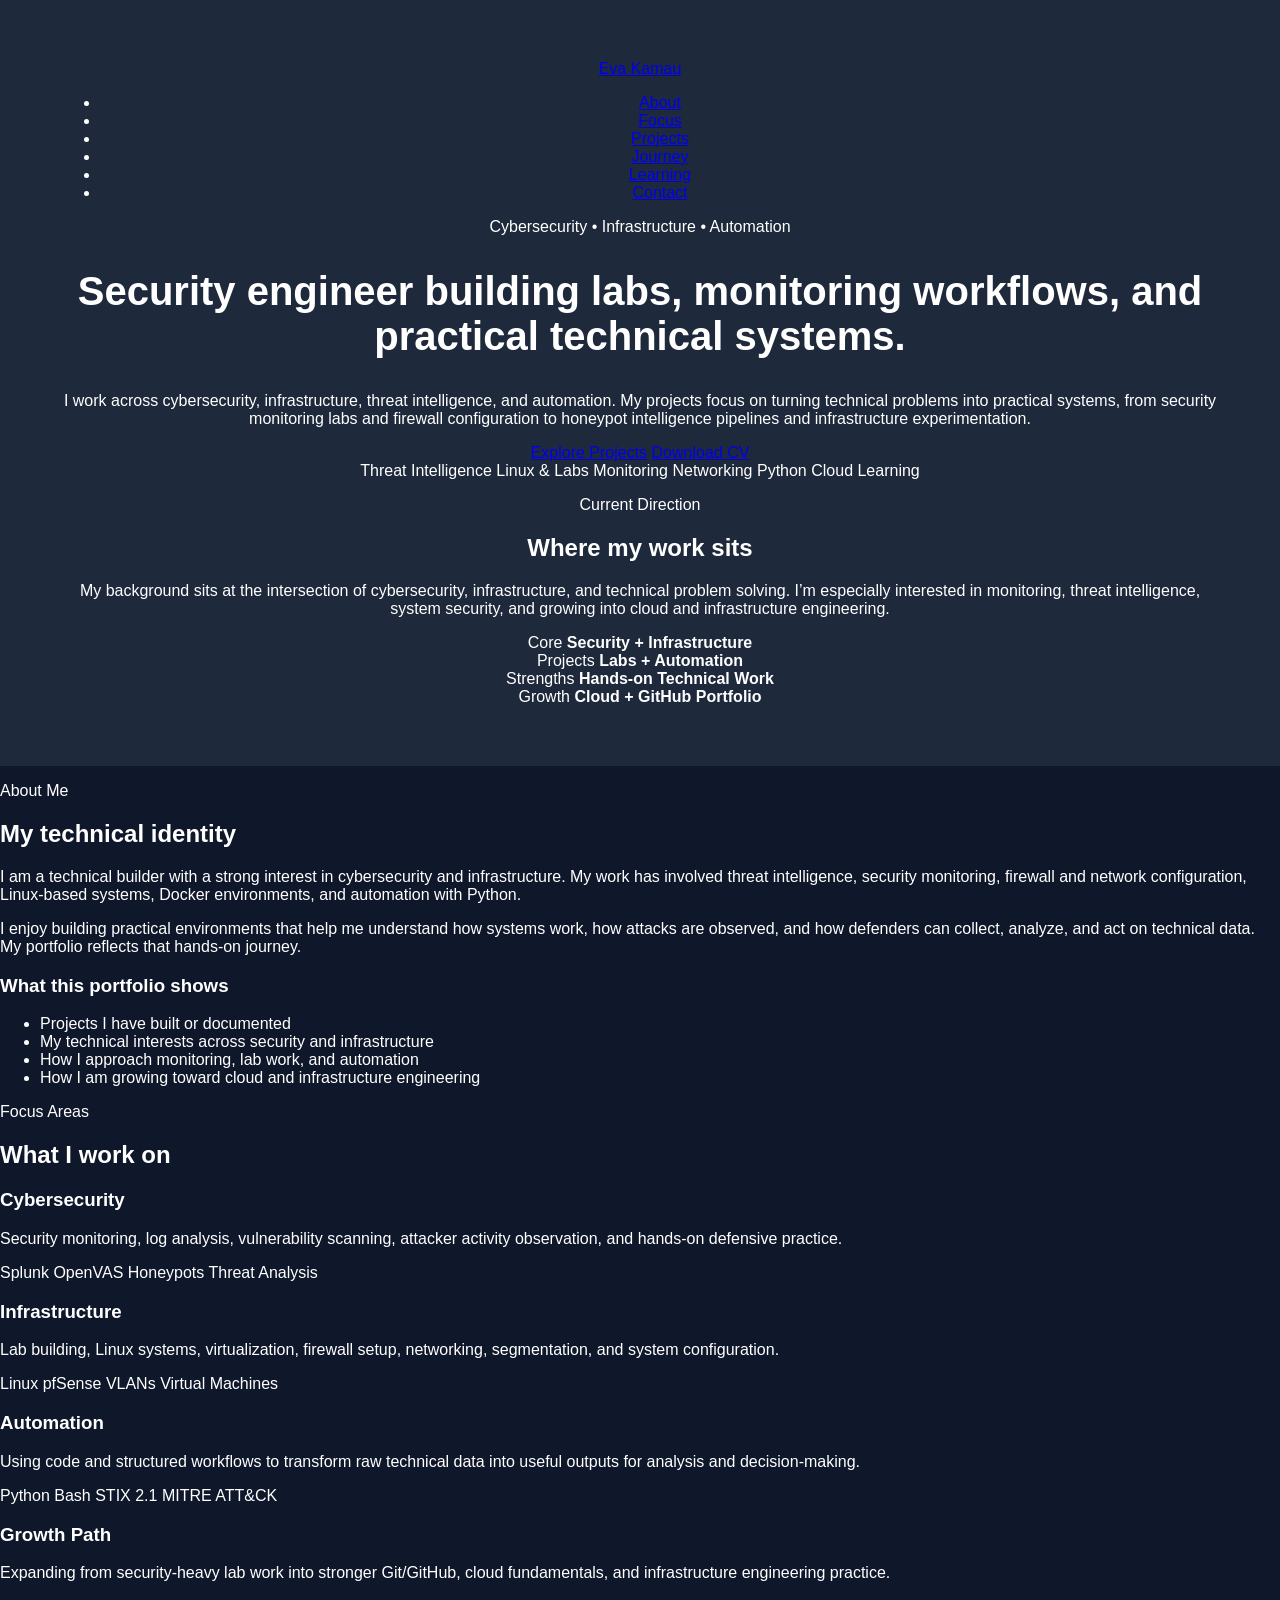
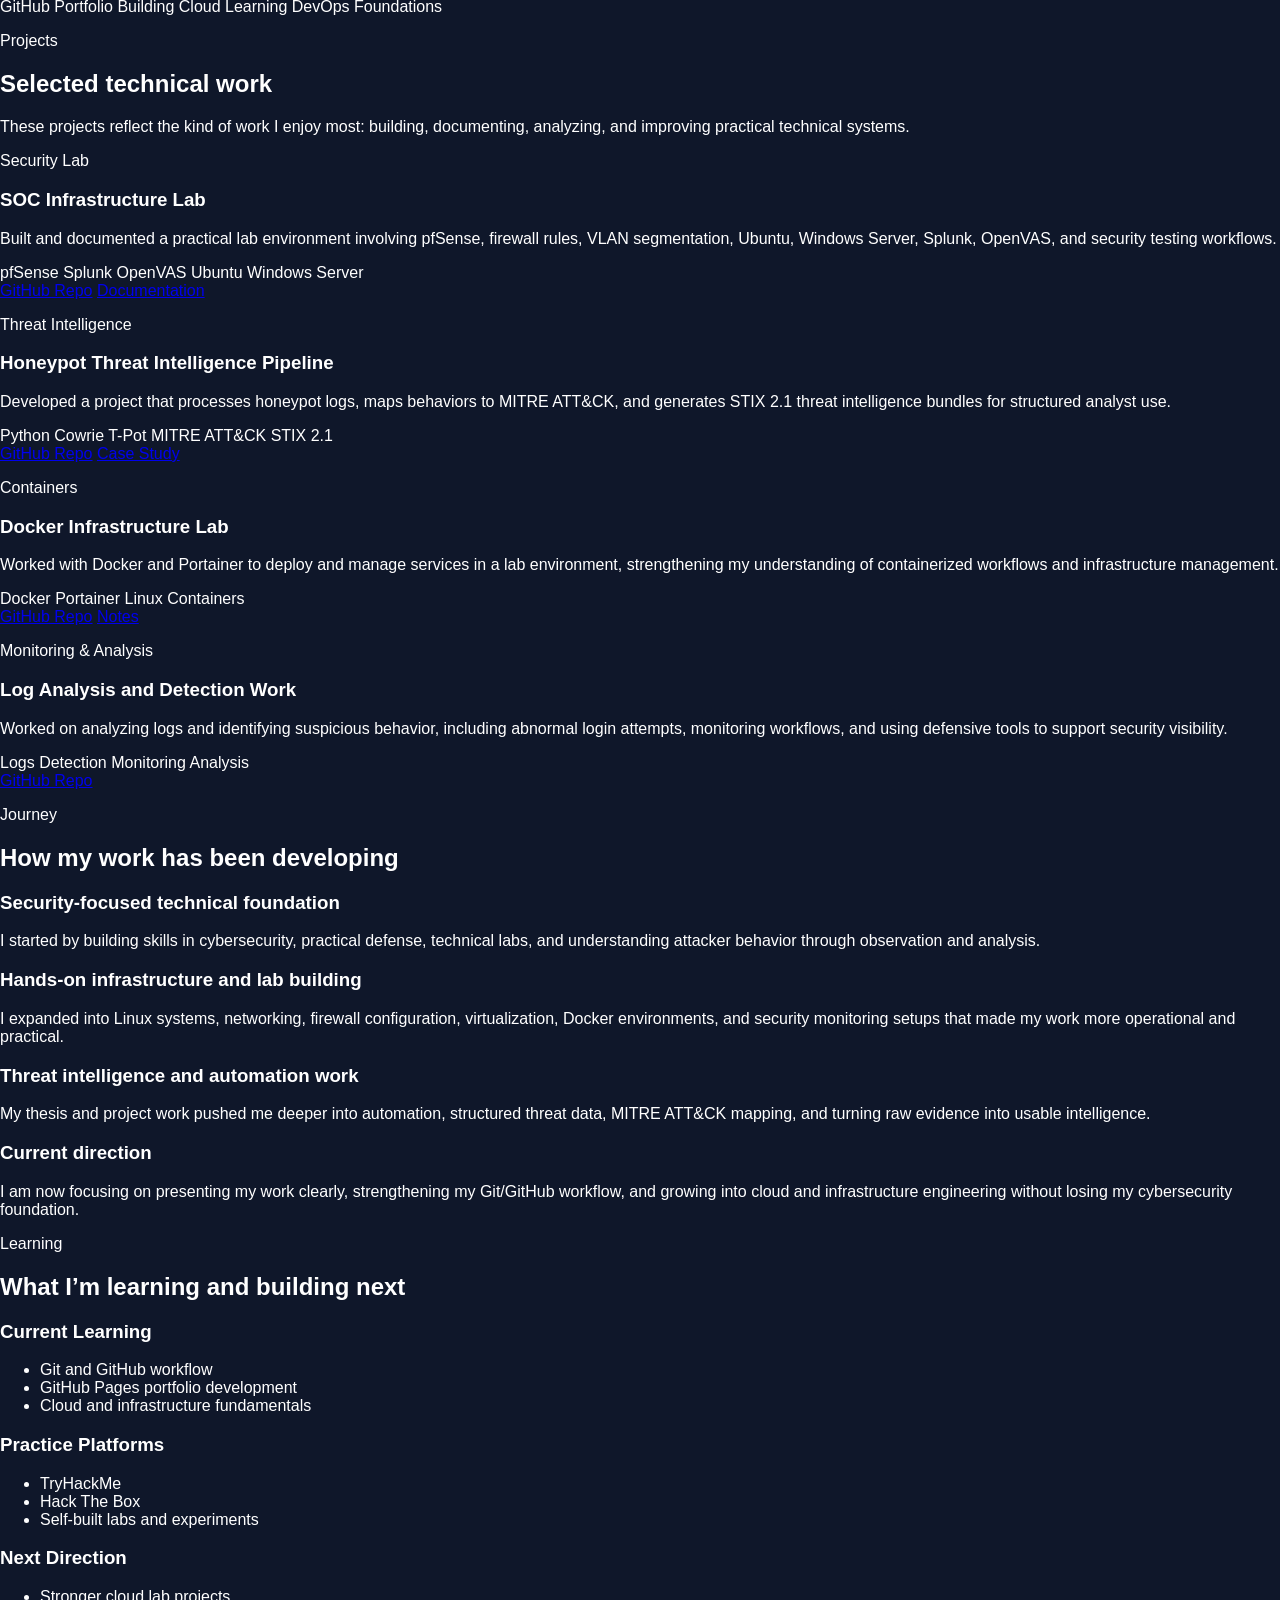
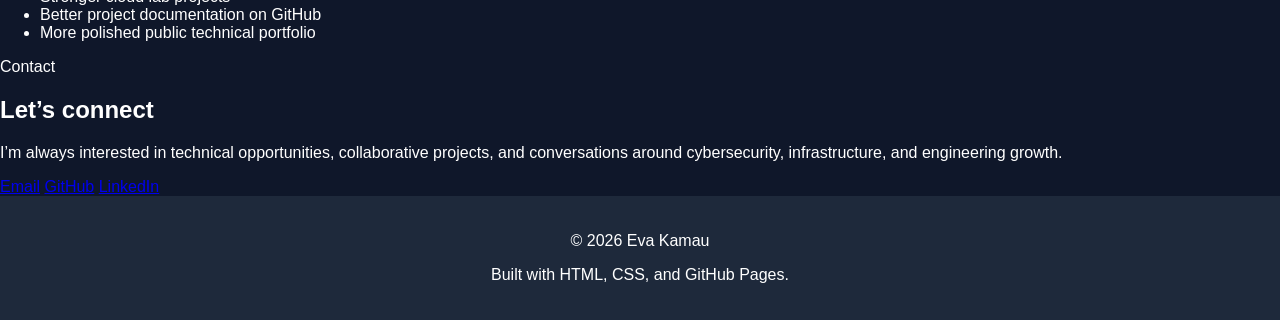
==== index.html @ c637613e "Update index.html" ====
<!DOCTYPE html>
<html lang="en">
<head>
  <meta charset="UTF-8" />
  <meta name="viewport" content="width=device-width, initial-scale=1.0" />
  <title>Eva Kamau | Cybersecurity & Infrastructure Portfolio</title>
  <meta
    name="description"
    content="Portfolio of Eva Kamau, showcasing work in cybersecurity, infrastructure, threat intelligence, monitoring, automation, and technical lab projects."
  />
  <link rel="preconnect" href="https://fonts.googleapis.com" />
  <link rel="preconnect" href="https://fonts.gstatic.com" crossorigin />
  <link
    href="https://fonts.googleapis.com/css2?family=Inter:wght@400;500;600;700;800&display=swap"
    rel="stylesheet"
  />
  <link rel="stylesheet" href="style.css" />
</head>
<body>
  <header class="site-header" id="home">
    <div class="container">
      <nav class="navbar">
        <a href="#home" class="logo">Eva Kamau</a>

        <ul class="nav-links">
          <li><a href="#about">About</a></li>
          <li><a href="#focus">Focus</a></li>
          <li><a href="#projects">Projects</a></li>
          <li><a href="#journey">Journey</a></li>
          <li><a href="#learning">Learning</a></li>
          <li><a href="#contact">Contact</a></li>
        </ul>
      </nav>

      <section class="hero">
        <div class="hero-copy">
          <p class="eyebrow">Cybersecurity • Infrastructure • Automation</p>
          <h1>Security engineer building labs, monitoring workflows, and practical technical systems.</h1>
          <p class="hero-text">
            I work across cybersecurity, infrastructure, threat intelligence, and
            automation. My projects focus on turning technical problems into
            practical systems, from security monitoring labs and firewall
            configuration to honeypot intelligence pipelines and infrastructure experimentation.
          </p>

          <div class="hero-actions">
            <a href="#projects" class="btn btn-primary">Explore Projects</a>
            <a href="Eva_Kamau_CV.pdf" class="btn btn-secondary">Download CV</a>
          </div>

          <div class="hero-tags">
            <span>Threat Intelligence</span>
            <span>Linux & Labs</span>
            <span>Monitoring</span>
            <span>Networking</span>
            <span>Python</span>
            <span>Cloud Learning</span>
          </div>
        </div>

        <aside class="hero-panel">
          <p class="panel-label">Current Direction</p>
          <h2>Where my work sits</h2>
          <p>
            My background sits at the intersection of cybersecurity,
            infrastructure, and technical problem solving. I’m especially
            interested in monitoring, threat intelligence, system security,
            and growing into cloud and infrastructure engineering.
          </p>

          <div class="panel-grid">
            <div class="panel-box">
              <span class="panel-title">Core</span>
              <strong>Security + Infrastructure</strong>
            </div>
            <div class="panel-box">
              <span class="panel-title">Projects</span>
              <strong>Labs + Automation</strong>
            </div>
            <div class="panel-box">
              <span class="panel-title">Strengths</span>
              <strong>Hands-on Technical Work</strong>
            </div>
            <div class="panel-box">
              <span class="panel-title">Growth</span>
              <strong>Cloud + GitHub Portfolio</strong>
            </div>
          </div>
        </aside>
      </section>
    </div>
  </header>

  <main>
    <section class="section" id="about">
      <div class="container">
        <div class="section-heading">
          <p class="section-label">About Me</p>
          <h2>My technical identity</h2>
        </div>

        <div class="two-column">
          <div class="card">
            <p>
              I am a technical builder with a strong interest in cybersecurity and
              infrastructure. My work has involved threat intelligence,
              security monitoring, firewall and network configuration,
              Linux-based systems, Docker environments, and automation with Python.
            </p>
            <p>
              I enjoy building practical environments that help me understand how
              systems work, how attacks are observed, and how defenders can
              collect, analyze, and act on technical data. My portfolio reflects
              that hands-on journey.
            </p>
          </div>

          <div class="card">
            <h3>What this portfolio shows</h3>
            <ul class="list">
              <li>Projects I have built or documented</li>
              <li>My technical interests across security and infrastructure</li>
              <li>How I approach monitoring, lab work, and automation</li>
              <li>How I am growing toward cloud and infrastructure engineering</li>
            </ul>
          </div>
        </div>
      </div>
    </section>

    <section class="section alt" id="focus">
      <div class="container">
        <div class="section-heading">
          <p class="section-label">Focus Areas</p>
          <h2>What I work on</h2>
        </div>

        <div class="focus-grid">
          <article class="card focus-card">
            <h3>Cybersecurity</h3>
            <p>
              Security monitoring, log analysis, vulnerability scanning,
              attacker activity observation, and hands-on defensive practice.
            </p>
            <div class="pill-group">
              <span class="pill">Splunk</span>
              <span class="pill">OpenVAS</span>
              <span class="pill">Honeypots</span>
              <span class="pill">Threat Analysis</span>
            </div>
          </article>

          <article class="card focus-card">
            <h3>Infrastructure</h3>
            <p>
              Lab building, Linux systems, virtualization, firewall setup,
              networking, segmentation, and system configuration.
            </p>
            <div class="pill-group">
              <span class="pill">Linux</span>
              <span class="pill">pfSense</span>
              <span class="pill">VLANs</span>
              <span class="pill">Virtual Machines</span>
            </div>
          </article>

          <article class="card focus-card">
            <h3>Automation</h3>
            <p>
              Using code and structured workflows to transform raw technical
              data into useful outputs for analysis and decision-making.
            </p>
            <div class="pill-group">
              <span class="pill">Python</span>
              <span class="pill">Bash</span>
              <span class="pill">STIX 2.1</span>
              <span class="pill">MITRE ATT&CK</span>
            </div>
          </article>

          <article class="card focus-card">
            <h3>Growth Path</h3>
            <p>
              Expanding from security-heavy lab work into stronger Git/GitHub,
              cloud fundamentals, and infrastructure engineering practice.
            </p>
            <div class="pill-group">
              <span class="pill">GitHub</span>
              <span class="pill">Portfolio Building</span>
              <span class="pill">Cloud Learning</span>
              <span class="pill">DevOps Foundations</span>
            </div>
          </article>
        </div>
      </div>
    </section>

    <section class="section" id="projects">
      <div class="container">
        <div class="section-heading">
          <p class="section-label">Projects</p>
          <h2>Selected technical work</h2>
          <p class="section-text">
            These projects reflect the kind of work I enjoy most: building,
            documenting, analyzing, and improving practical technical systems.
          </p>
        </div>

        <div class="project-grid">
          <article class="card project-card">
            <p class="project-category">Security Lab</p>
            <h3>SOC Infrastructure Lab</h3>
            <p>
              Built and documented a practical lab environment involving pfSense,
              firewall rules, VLAN segmentation, Ubuntu, Windows Server, Splunk,
              OpenVAS, and security testing workflows.
            </p>
            <div class="pill-group">
              <span class="pill">pfSense</span>
              <span class="pill">Splunk</span>
              <span class="pill">OpenVAS</span>
              <span class="pill">Ubuntu</span>
              <span class="pill">Windows Server</span>
            </div>
            <div class="project-links">
              <a href="#" class="inline-link">GitHub Repo</a>
              <a href="#" class="inline-link">Documentation</a>
            </div>
          </article>

          <article class="card project-card">
            <p class="project-category">Threat Intelligence</p>
            <h3>Honeypot Threat Intelligence Pipeline</h3>
            <p>
              Developed a project that processes honeypot logs, maps behaviors to
              MITRE ATT&amp;CK, and generates STIX 2.1 threat intelligence bundles
              for structured analyst use.
            </p>
            <div class="pill-group">
              <span class="pill">Python</span>
              <span class="pill">Cowrie</span>
              <span class="pill">T-Pot</span>
              <span class="pill">MITRE ATT&CK</span>
              <span class="pill">STIX 2.1</span>
            </div>
            <div class="project-links">
              <a href="#" class="inline-link">GitHub Repo</a>
              <a href="#" class="inline-link">Case Study</a>
            </div>
          </article>

          <article class="card project-card">
            <p class="project-category">Containers</p>
            <h3>Docker Infrastructure Lab</h3>
            <p>
              Worked with Docker and Portainer to deploy and manage services in a
              lab environment, strengthening my understanding of containerized
              workflows and infrastructure management.
            </p>
            <div class="pill-group">
              <span class="pill">Docker</span>
              <span class="pill">Portainer</span>
              <span class="pill">Linux</span>
              <span class="pill">Containers</span>
            </div>
            <div class="project-links">
              <a href="#" class="inline-link">GitHub Repo</a>
              <a href="#" class="inline-link">Notes</a>
            </div>
          </article>

          <article class="card project-card">
            <p class="project-category">Monitoring & Analysis</p>
            <h3>Log Analysis and Detection Work</h3>
            <p>
              Worked on analyzing logs and identifying suspicious behavior,
              including abnormal login attempts, monitoring workflows, and using
              defensive tools to support security visibility.
            </p>
            <div class="pill-group">
              <span class="pill">Logs</span>
              <span class="pill">Detection</span>
              <span class="pill">Monitoring</span>
              <span class="pill">Analysis</span>
            </div>
            <div class="project-links">
              <a href="#" class="inline-link">GitHub Repo</a>
            </div>
          </article>
        </div>
      </div>
    </section>

    <section class="section alt" id="journey">
      <div class="container">
        <div class="section-heading">
          <p class="section-label">Journey</p>
          <h2>How my work has been developing</h2>
        </div>

        <div class="timeline">
          <div class="timeline-item">
            <div class="timeline-marker"></div>
            <div class="card timeline-card">
              <h3>Security-focused technical foundation</h3>
              <p>
                I started by building skills in cybersecurity, practical defense,
                technical labs, and understanding attacker behavior through
                observation and analysis.
              </p>
            </div>
          </div>

          <div class="timeline-item">
            <div class="timeline-marker"></div>
            <div class="card timeline-card">
              <h3>Hands-on infrastructure and lab building</h3>
              <p>
                I expanded into Linux systems, networking, firewall
                configuration, virtualization, Docker environments, and security
                monitoring setups that made my work more operational and practical.
              </p>
            </div>
          </div>

          <div class="timeline-item">
            <div class="timeline-marker"></div>
            <div class="card timeline-card">
              <h3>Threat intelligence and automation work</h3>
              <p>
                My thesis and project work pushed me deeper into automation,
                structured threat data, MITRE ATT&amp;CK mapping, and turning raw
                evidence into usable intelligence.
              </p>
            </div>
          </div>

          <div class="timeline-item">
            <div class="timeline-marker"></div>
            <div class="card timeline-card">
              <h3>Current direction</h3>
              <p>
                I am now focusing on presenting my work clearly, strengthening my
                Git/GitHub workflow, and growing into cloud and infrastructure
                engineering without losing my cybersecurity foundation.
              </p>
            </div>
          </div>
        </div>
      </div>
    </section>

    <section class="section" id="learning">
      <div class="container">
        <div class="section-heading">
          <p class="section-label">Learning</p>
          <h2>What I’m learning and building next</h2>
        </div>

        <div class="three-column">
          <div class="card">
            <h3>Current Learning</h3>
            <ul class="list">
              <li>Git and GitHub workflow</li>
              <li>GitHub Pages portfolio development</li>
              <li>Cloud and infrastructure fundamentals</li>
            </ul>
          </div>

          <div class="card">
            <h3>Practice Platforms</h3>
            <ul class="list">
              <li>TryHackMe</li>
              <li>Hack The Box</li>
              <li>Self-built labs and experiments</li>
            </ul>
          </div>

          <div class="card">
            <h3>Next Direction</h3>
            <ul class="list">
              <li>Stronger cloud lab projects</li>
              <li>Better project documentation on GitHub</li>
              <li>More polished public technical portfolio</li>
            </ul>
          </div>
        </div>
      </div>
    </section>

    <section class="section contact-section" id="contact">
      <div class="container">
        <div class="card contact-card">
          <div>
            <p class="section-label">Contact</p>
            <h2>Let’s connect</h2>
            <p class="section-text">
              I’m always interested in technical opportunities, collaborative
              projects, and conversations around cybersecurity, infrastructure,
              and engineering growth.
            </p>
          </div>

          <div class="contact-links">
            <a href="mailto:your-email@example.com" class="contact-button">Email</a>
            <a href="https://github.com/yourusername" target="_blank" rel="noopener noreferrer" class="contact-button">GitHub</a>
            <a href="https://www.linkedin.com/in/your-linkedin/" target="_blank" rel="noopener noreferrer" class="contact-button">LinkedIn</a>
          </div>
        </div>
      </div>
    </section>
  </main>

  <footer class="site-footer">
    <div class="container footer-inner">
      <p>© 2026 Eva Kamau</p>
      <p>Built with HTML, CSS, and GitHub Pages.</p>
    </div>
  </footer>
</body>
</html>
---- style.css ----
body {
font-family: Arial;
background:#0f172a;
color:white;
margin:0;
}

header {
text-align:center;
padding:60px;
background:#1e293b;
}

h1{
font-size:40px;
}

.about{
padding:40px;
max-width:900px;
margin:auto;
}

.projects{
padding:40px;
}

.project{
background:#1e293b;
padding:20px;
margin:20px;
border-radius:8px;
}

footer{
text-align:center;
padding:20px;
background:#1e293b;
}
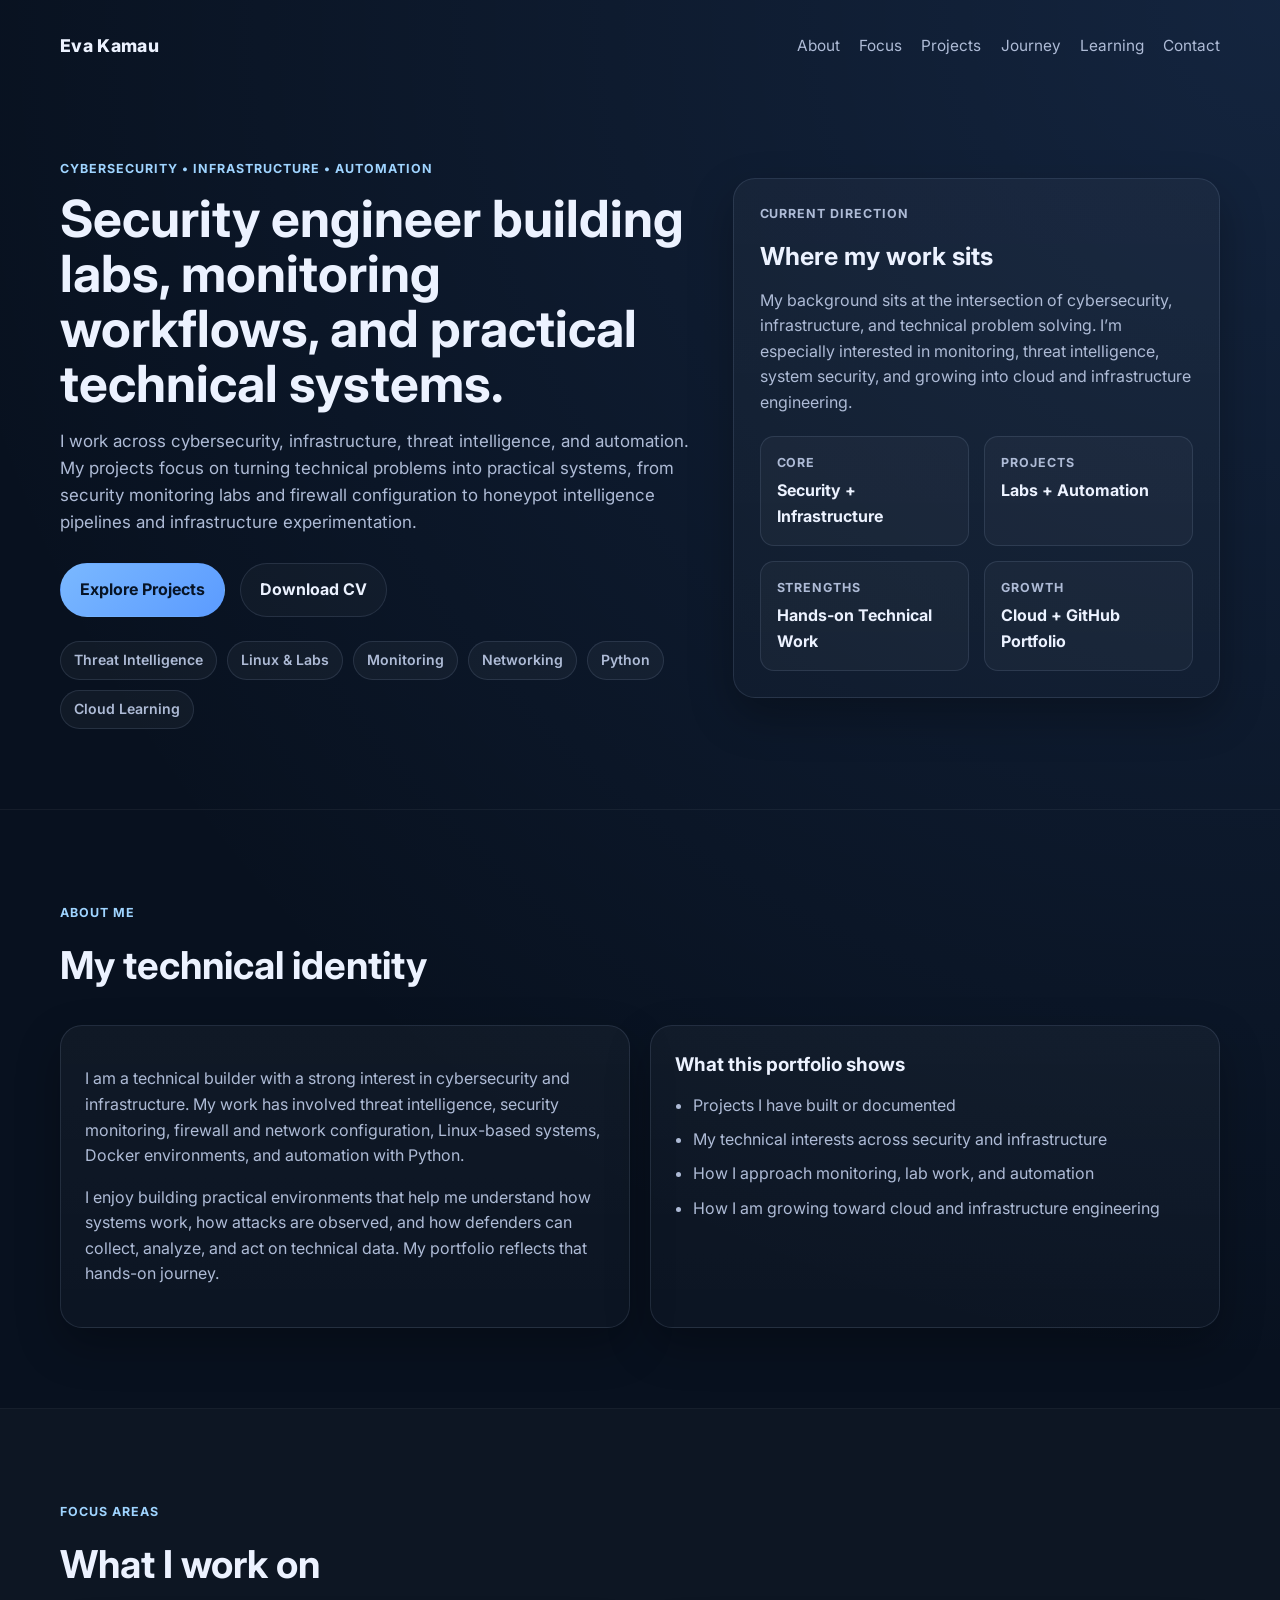
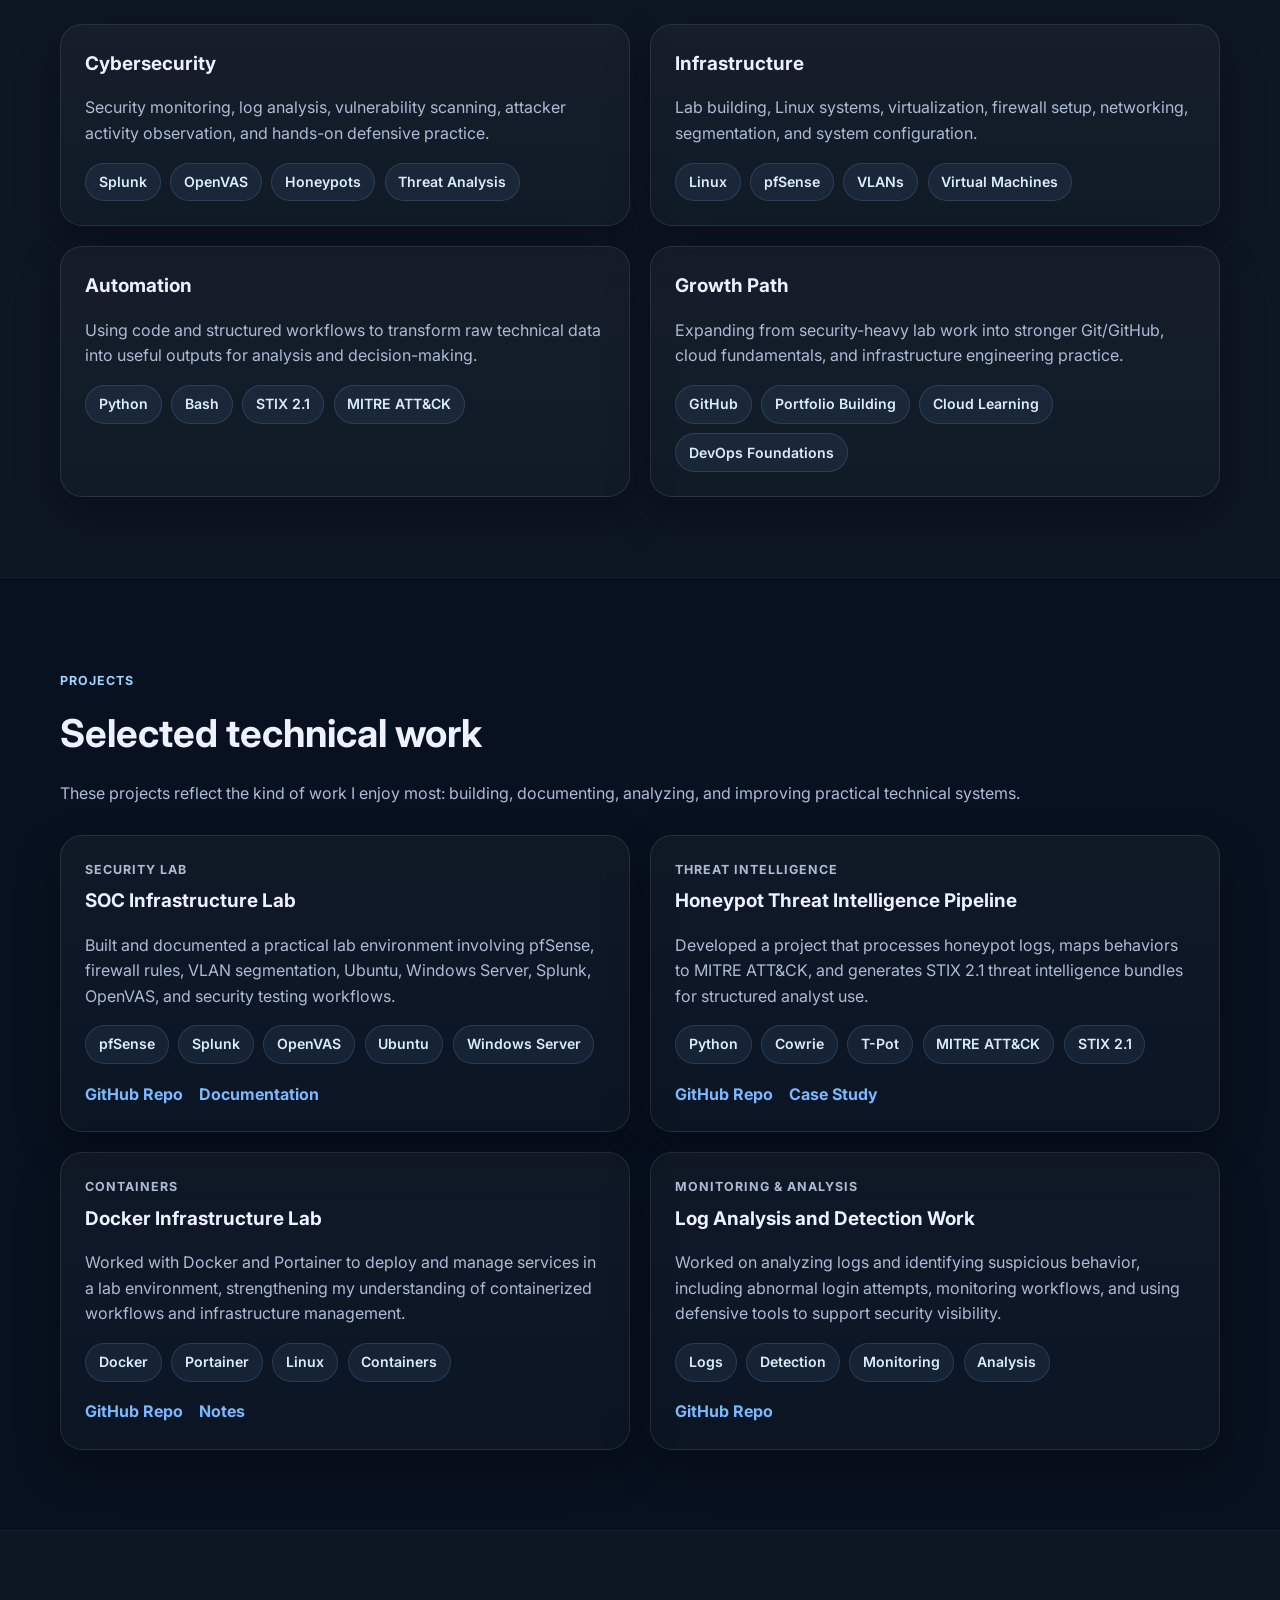
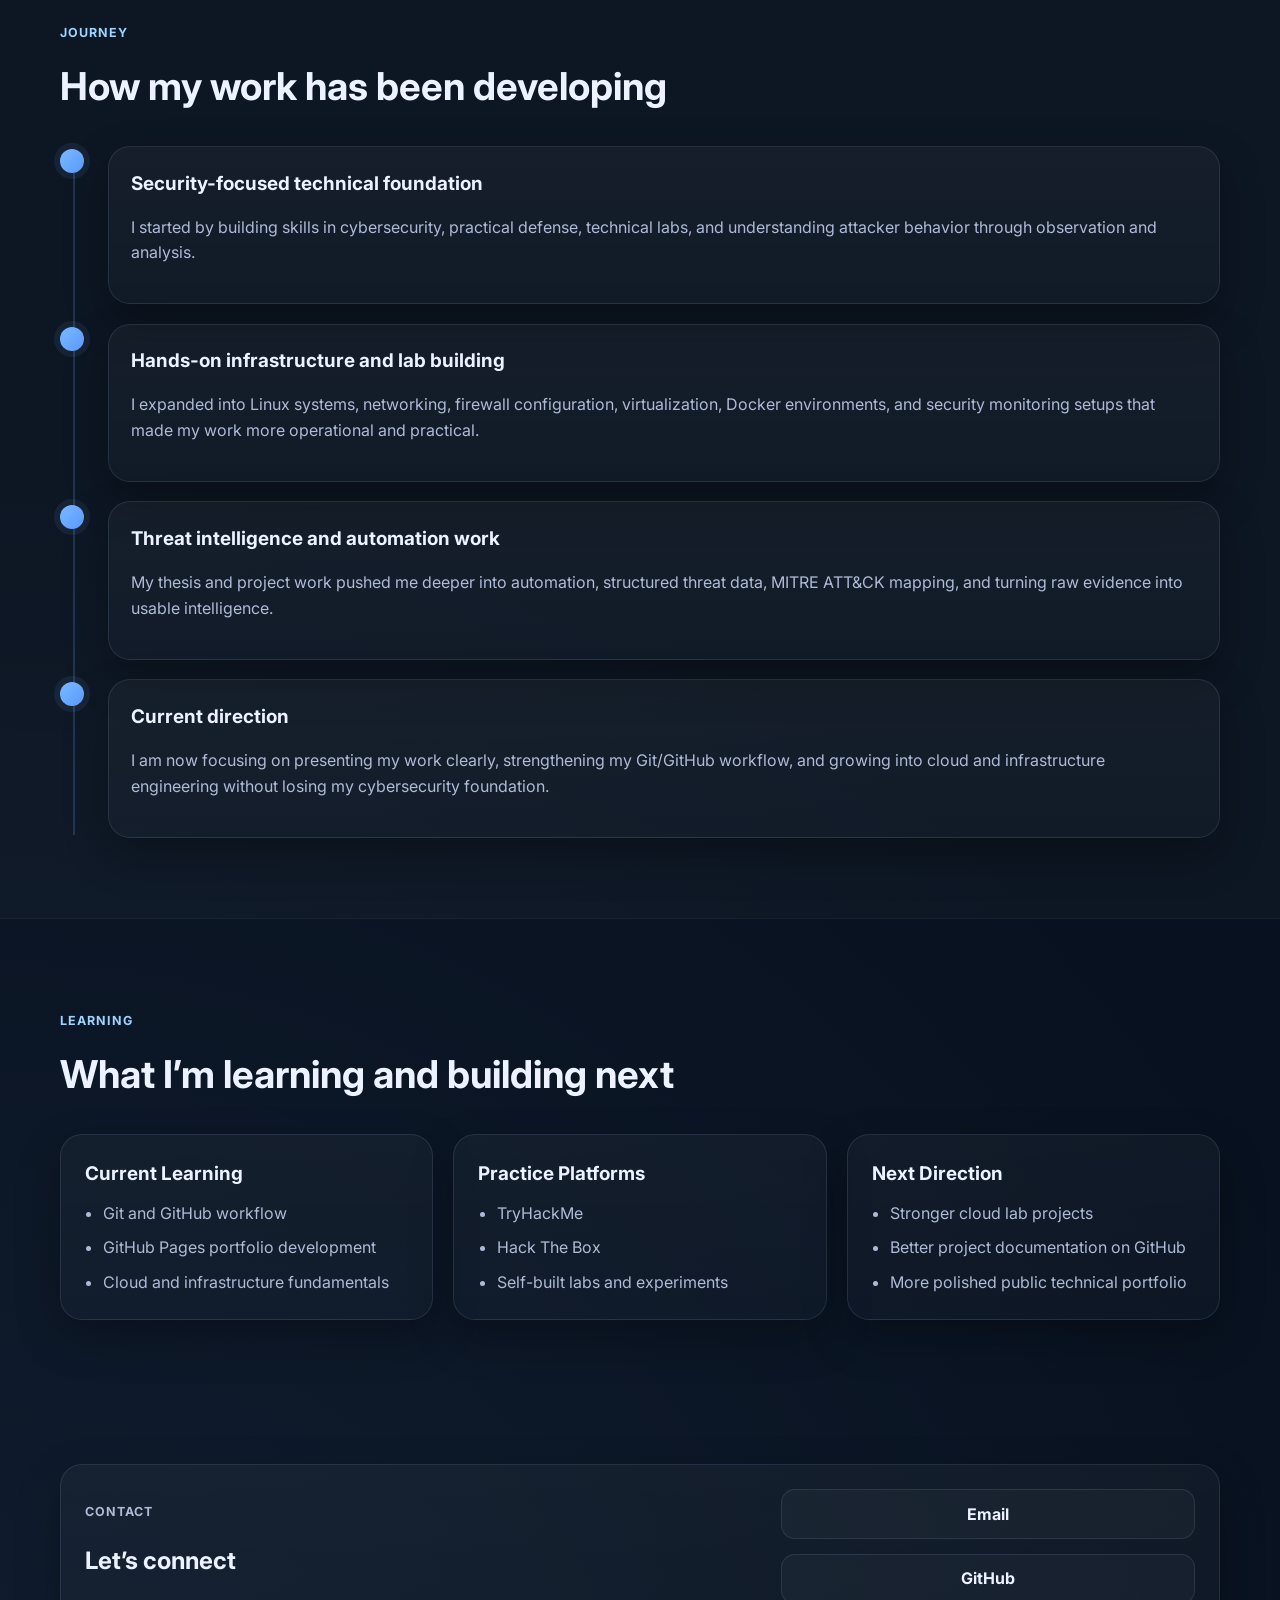
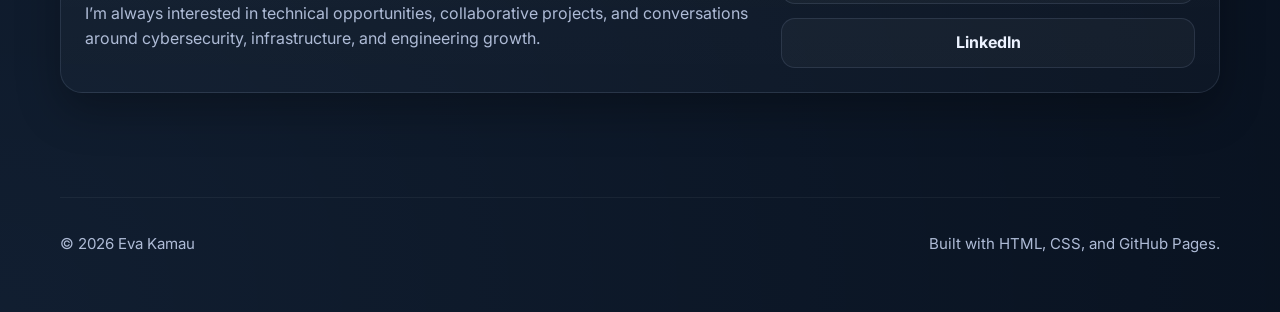
==== commit 128ba751: "Fix HTML formatting and ensure proper closing tag" ====
--- a/index.html
+++ b/index.html
@@ -233,7 +233,7 @@
             <h3>Honeypot Threat Intelligence Pipeline</h3>
             <p>
               Developed a project that processes honeypot logs, maps behaviors to
-              MITRE ATT&amp;CK, and generates STIX 2.1 threat intelligence bundles
+              MITRE ATT&CK, and generates STIX 2.1 threat intelligence bundles
               for structured analyst use.
             </p>
             <div class="pill-group">
@@ -329,7 +329,7 @@
               <h3>Threat intelligence and automation work</h3>
               <p>
                 My thesis and project work pushed me deeper into automation,
-                structured threat data, MITRE ATT&amp;CK mapping, and turning raw
+                structured threat data, MITRE ATT&CK mapping, and turning raw
                 evidence into usable intelligence.
               </p>
             </div>
--- a/style.css
+++ b/style.css
@@ -1,39 +1,464 @@
+:root {
+  --bg: #08111f;
+  --bg-alt: #0d1930;
+  --panel: #101d36;
+  --panel-soft: #122342;
+  --border: rgba(160, 184, 220, 0.14);
+  --text: #ecf2ff;
+  --muted: #aebbd6;
+  --primary: #7ab8ff;
+  --primary-strong: #5b9bff;
+  --accent: #9fd4ff;
+  --shadow: 0 18px 44px rgba(0, 0, 0, 0.28);
+  --radius: 22px;
+  --radius-sm: 14px;
+  --max-width: 1160px;
+}
+
+* {
+  box-sizing: border-box;
+}
+
+html {
+  scroll-behavior: smooth;
+}
+
 body {
-font-family: Arial;
-background:#0f172a;
-color:white;
-margin:0;
-}
-
-header {
-text-align:center;
-padding:60px;
-background:#1e293b;
-}
-
-h1{
-font-size:40px;
-}
-
-.about{
-padding:40px;
-max-width:900px;
-margin:auto;
-}
-
-.projects{
-padding:40px;
-}
-
-.project{
-background:#1e293b;
-padding:20px;
-margin:20px;
-border-radius:8px;
-}
-
-footer{
-text-align:center;
-padding:20px;
-background:#1e293b;
-}
+  margin: 0;
+  font-family: "Inter", sans-serif;
+  color: var(--text);
+  line-height: 1.6;
+  background:
+    radial-gradient(circle at top right, rgba(91, 155, 255, 0.14), transparent 26%),
+    radial-gradient(circle at bottom left, rgba(122, 184, 255, 0.08), transparent 28%),
+    var(--bg);
+}
+
+a {
+  color: inherit;
+  text-decoration: none;
+}
+
+.container {
+  width: min(var(--max-width), calc(100% - 2rem));
+  margin: 0 auto;
+}
+
+.site-header {
+  padding: 1.2rem 0 4rem;
+  border-bottom: 1px solid rgba(255, 255, 255, 0.05);
+}
+
+.navbar {
+  display: flex;
+  justify-content: space-between;
+  align-items: center;
+  gap: 1rem;
+  padding: 0.8rem 0;
+}
+
+.logo {
+  font-size: 1.1rem;
+  font-weight: 800;
+  letter-spacing: 0.02em;
+}
+
+.nav-links {
+  list-style: none;
+  display: flex;
+  gap: 1.2rem;
+  margin: 0;
+  padding: 0;
+}
+
+.nav-links a {
+  color: var(--muted);
+  font-size: 0.96rem;
+  transition: color 0.2s ease;
+}
+
+.nav-links a:hover {
+  color: var(--text);
+}
+
+.hero {
+  display: grid;
+  grid-template-columns: 1.25fr 0.95fr;
+  gap: 2rem;
+  align-items: center;
+  padding: 4.6rem 0 1rem;
+}
+
+.eyebrow,
+.section-label,
+.project-category,
+.panel-label,
+.panel-title {
+  text-transform: uppercase;
+  letter-spacing: 0.08em;
+  font-size: 0.78rem;
+  font-weight: 700;
+}
+
+.eyebrow,
+.section-label,
+.project-category,
+.panel-label {
+  color: var(--accent);
+}
+
+.hero h1 {
+  margin: 0.5rem 0 1rem;
+  font-size: clamp(2.3rem, 4vw, 4.3rem);
+  line-height: 1.07;
+  max-width: 760px;
+}
+
+.hero-text,
+.section-text,
+.card p,
+.timeline-card p {
+  color: var(--muted);
+}
+
+.hero-text {
+  font-size: 1.06rem;
+  max-width: 720px;
+  margin-bottom: 1.7rem;
+}
+
+.hero-actions {
+  display: flex;
+  flex-wrap: wrap;
+  gap: 0.9rem;
+  margin-bottom: 1.5rem;
+}
+
+.btn {
+  display: inline-flex;
+  align-items: center;
+  justify-content: center;
+  min-height: 48px;
+  padding: 0.82rem 1.2rem;
+  border-radius: 999px;
+  font-weight: 700;
+  border: 1px solid transparent;
+  transition: transform 0.2s ease, border-color 0.2s ease, background 0.2s ease;
+}
+
+.btn:hover {
+  transform: translateY(-2px);
+}
+
+.btn-primary {
+  background: linear-gradient(135deg, var(--primary), var(--primary-strong));
+  color: #071426;
+}
+
+.btn-secondary {
+  border-color: var(--border);
+  background: rgba(255, 255, 255, 0.03);
+}
+
+.hero-tags {
+  display: flex;
+  flex-wrap: wrap;
+  gap: 0.65rem;
+}
+
+.hero-tags span,
+.pill {
+  display: inline-flex;
+  align-items: center;
+  min-height: 34px;
+  padding: 0.45rem 0.8rem;
+  border-radius: 999px;
+  font-size: 0.88rem;
+  font-weight: 600;
+}
+
+.hero-tags span {
+  background: rgba(255, 255, 255, 0.04);
+  color: var(--muted);
+  border: 1px solid var(--border);
+}
+
+.hero-panel,
+.card {
+  background: linear-gradient(180deg, rgba(255, 255, 255, 0.035), rgba(255, 255, 255, 0.02));
+  border: 1px solid var(--border);
+  border-radius: var(--radius);
+  box-shadow: var(--shadow);
+}
+
+.hero-panel {
+  padding: 1.6rem;
+}
+
+.hero-panel h2 {
+  margin: 0.4rem 0 0.7rem;
+  font-size: 1.55rem;
+}
+
+.hero-panel p {
+  color: var(--muted);
+  margin-top: 0;
+}
+
+.panel-grid {
+  display: grid;
+  grid-template-columns: repeat(2, minmax(0, 1fr));
+  gap: 0.9rem;
+  margin-top: 1.25rem;
+}
+
+.panel-box {
+  background: rgba(255, 255, 255, 0.03);
+  border: 1px solid var(--border);
+  border-radius: var(--radius-sm);
+  padding: 1rem;
+}
+
+.panel-title {
+  display: block;
+  color: var(--muted);
+  margin-bottom: 0.35rem;
+}
+
+.section {
+  padding: 5rem 0;
+}
+
+.alt {
+  background: rgba(255, 255, 255, 0.02);
+  border-top: 1px solid rgba(255, 255, 255, 0.04);
+  border-bottom: 1px solid rgba(255, 255, 255, 0.04);
+}
+
+.section-heading {
+  margin-bottom: 1.8rem;
+}
+
+.section-heading h2 {
+  font-size: clamp(1.8rem, 3vw, 2.6rem);
+  margin: 0.35rem 0 0.45rem;
+}
+
+.two-column,
+.focus-grid,
+.project-grid {
+  display: grid;
+  grid-template-columns: repeat(2, minmax(0, 1fr));
+  gap: 1.25rem;
+}
+
+.three-column {
+  display: grid;
+  grid-template-columns: repeat(3, minmax(0, 1fr));
+  gap: 1.25rem;
+}
+
+.card {
+  padding: 1.5rem;
+}
+
+.card h3,
+.timeline-card h3 {
+  margin-top: 0;
+  margin-bottom: 0.75rem;
+  font-size: 1.18rem;
+}
+
+.list {
+  margin: 0;
+  padding-left: 1.15rem;
+  color: var(--muted);
+}
+
+.list li + li {
+  margin-top: 0.55rem;
+}
+
+.pill-group {
+  display: flex;
+  flex-wrap: wrap;
+  gap: 0.6rem;
+  margin-top: 1rem;
+}
+
+.pill {
+  background: rgba(122, 184, 255, 0.08);
+  border: 1px solid rgba(122, 184, 255, 0.16);
+  color: #dcecff;
+}
+
+.project-category {
+  margin: 0 0 0.4rem;
+}
+
+.project-links {
+  display: flex;
+  flex-wrap: wrap;
+  gap: 1rem;
+  margin-top: 1.1rem;
+}
+
+.inline-link {
+  color: var(--primary);
+  font-weight: 700;
+}
+
+.inline-link:hover {
+  color: #a8d7ff;
+}
+
+.timeline {
+  position: relative;
+  display: grid;
+  gap: 1.2rem;
+}
+
+.timeline::before {
+  content: "";
+  position: absolute;
+  left: 13px;
+  top: 0.2rem;
+  bottom: 0.2rem;
+  width: 2px;
+  background: rgba(122, 184, 255, 0.18);
+}
+
+.timeline-item {
+  position: relative;
+  display: grid;
+  grid-template-columns: 32px 1fr;
+  gap: 1rem;
+  align-items: start;
+}
+
+.timeline-marker {
+  width: 24px;
+  height: 24px;
+  margin-top: 0.2rem;
+  border-radius: 50%;
+  background: linear-gradient(135deg, var(--primary), var(--primary-strong));
+  box-shadow: 0 0 0 6px rgba(122, 184, 255, 0.08);
+}
+
+.timeline-card {
+  padding: 1.35rem 1.4rem;
+}
+
+.contact-section {
+  padding-top: 4rem;
+}
+
+.contact-card {
+  display: grid;
+  grid-template-columns: 1.3fr 0.8fr;
+  gap: 1.5rem;
+  align-items: center;
+}
+
+.contact-links {
+  display: flex;
+  flex-direction: column;
+  gap: 0.9rem;
+}
+
+.contact-button {
+  display: flex;
+  align-items: center;
+  justify-content: center;
+  min-height: 50px;
+  border-radius: 14px;
+  border: 1px solid var(--border);
+  background: rgba(255, 255, 255, 0.03);
+  font-weight: 700;
+  transition: transform 0.2s ease, border-color 0.2s ease;
+}
+
+.contact-button:hover {
+  transform: translateY(-2px);
+  border-color: rgba(122, 184, 255, 0.35);
+}
+
+.site-footer {
+  padding: 1.5rem 0 2.5rem;
+}
+
+.footer-inner {
+  display: flex;
+  justify-content: space-between;
+  gap: 1rem;
+  color: var(--muted);
+  font-size: 0.94rem;
+  border-top: 1px solid rgba(255, 255, 255, 0.05);
+  padding-top: 1.2rem;
+}
+
+@media (max-width: 980px) {
+  .hero,
+  .two-column,
+  .focus-grid,
+  .project-grid,
+  .three-column,
+  .contact-card {
+    grid-template-columns: 1fr;
+  }
+
+  .contact-links {
+    flex-direction: row;
+    flex-wrap: wrap;
+  }
+
+  .contact-button {
+    flex: 1 1 180px;
+  }
+}
+
+@media (max-width: 760px) {
+  .navbar {
+    flex-direction: column;
+    align-items: flex-start;
+  }
+
+  .nav-links {
+    flex-wrap: wrap;
+    gap: 0.85rem 1rem;
+  }
+
+  .panel-grid {
+    grid-template-columns: 1fr;
+  }
+
+  .section {
+    padding: 4rem 0;
+  }
+
+  .hero {
+    padding-top: 3.2rem;
+  }
+
+  .hero h1 {
+    font-size: 2.3rem;
+  }
+
+  .footer-inner {
+    flex-direction: column;
+  }
+}
+
+@media (max-width: 520px) {
+  .container {
+    width: min(var(--max-width), calc(100% - 1.2rem));
+  }
+
+  .hero-actions {
+    flex-direction: column;
+  }
+
+  .btn {
+    width: 100%;
+  }
+}
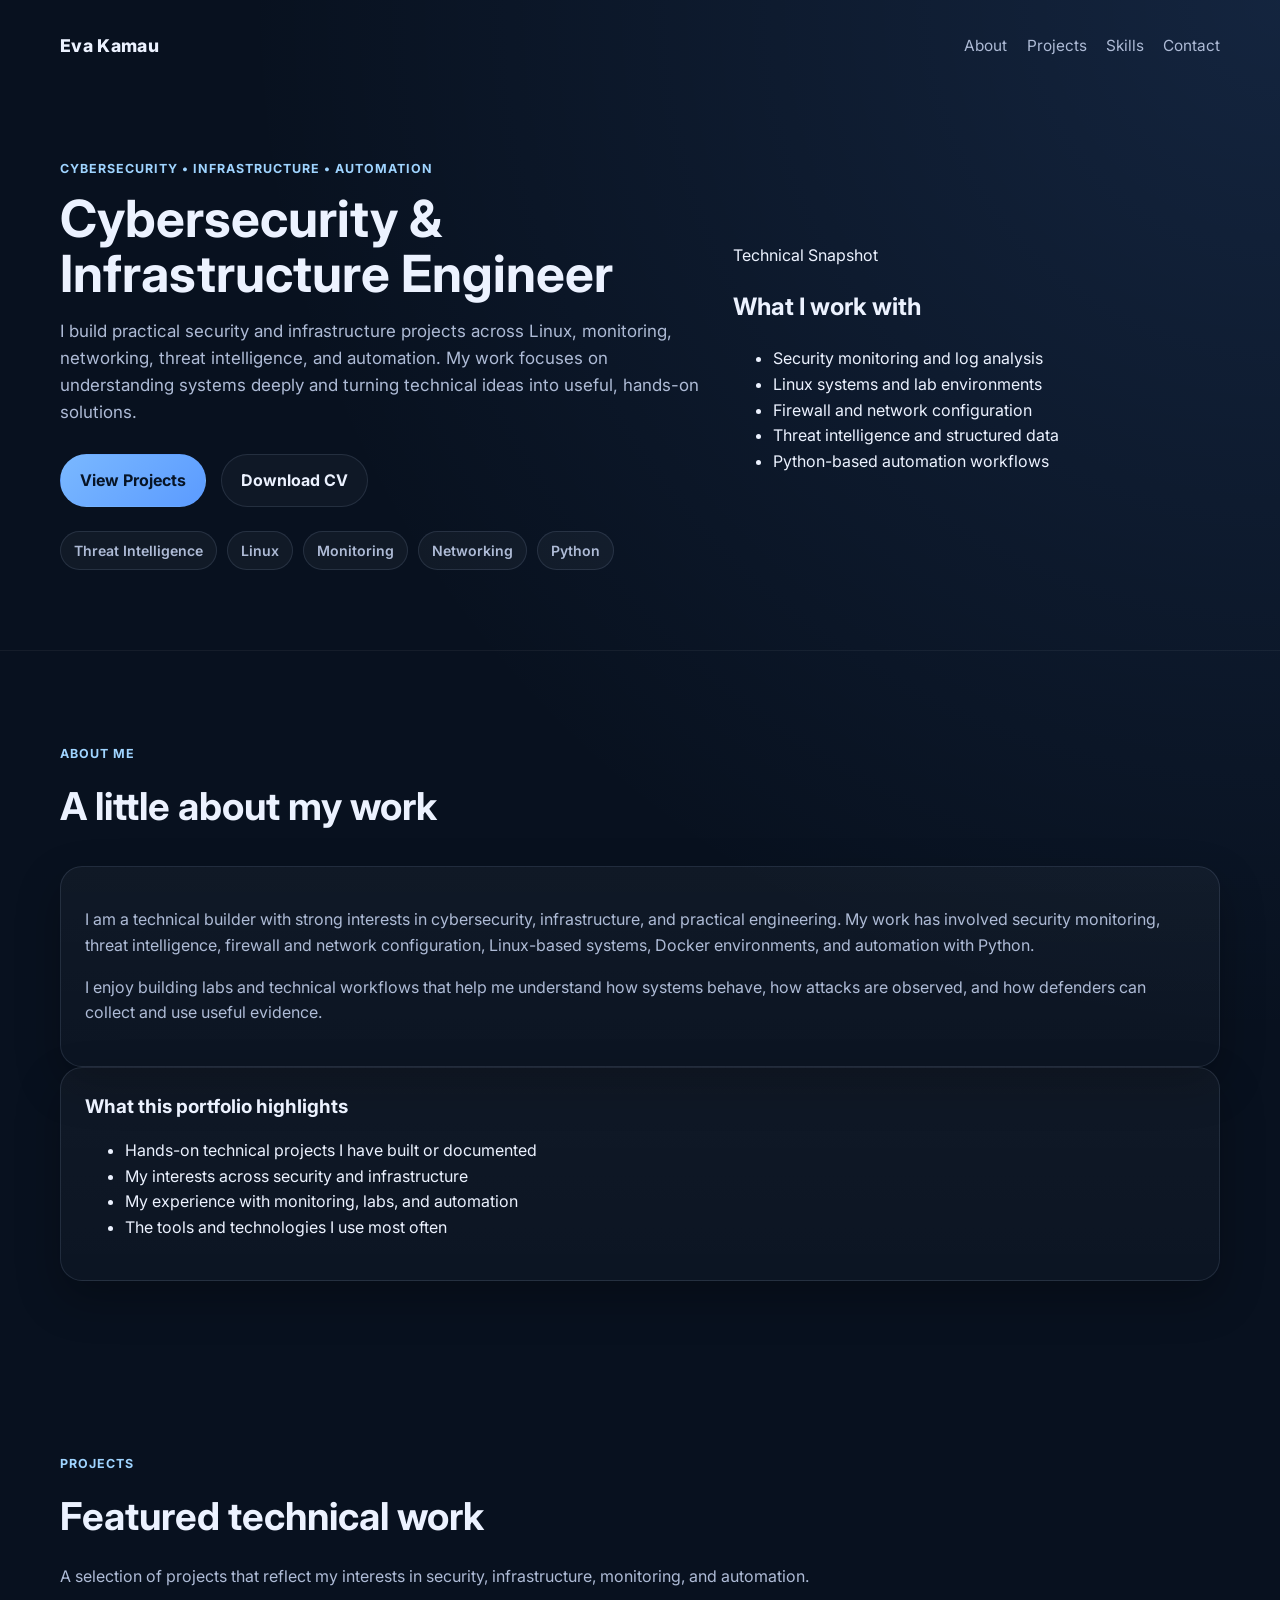
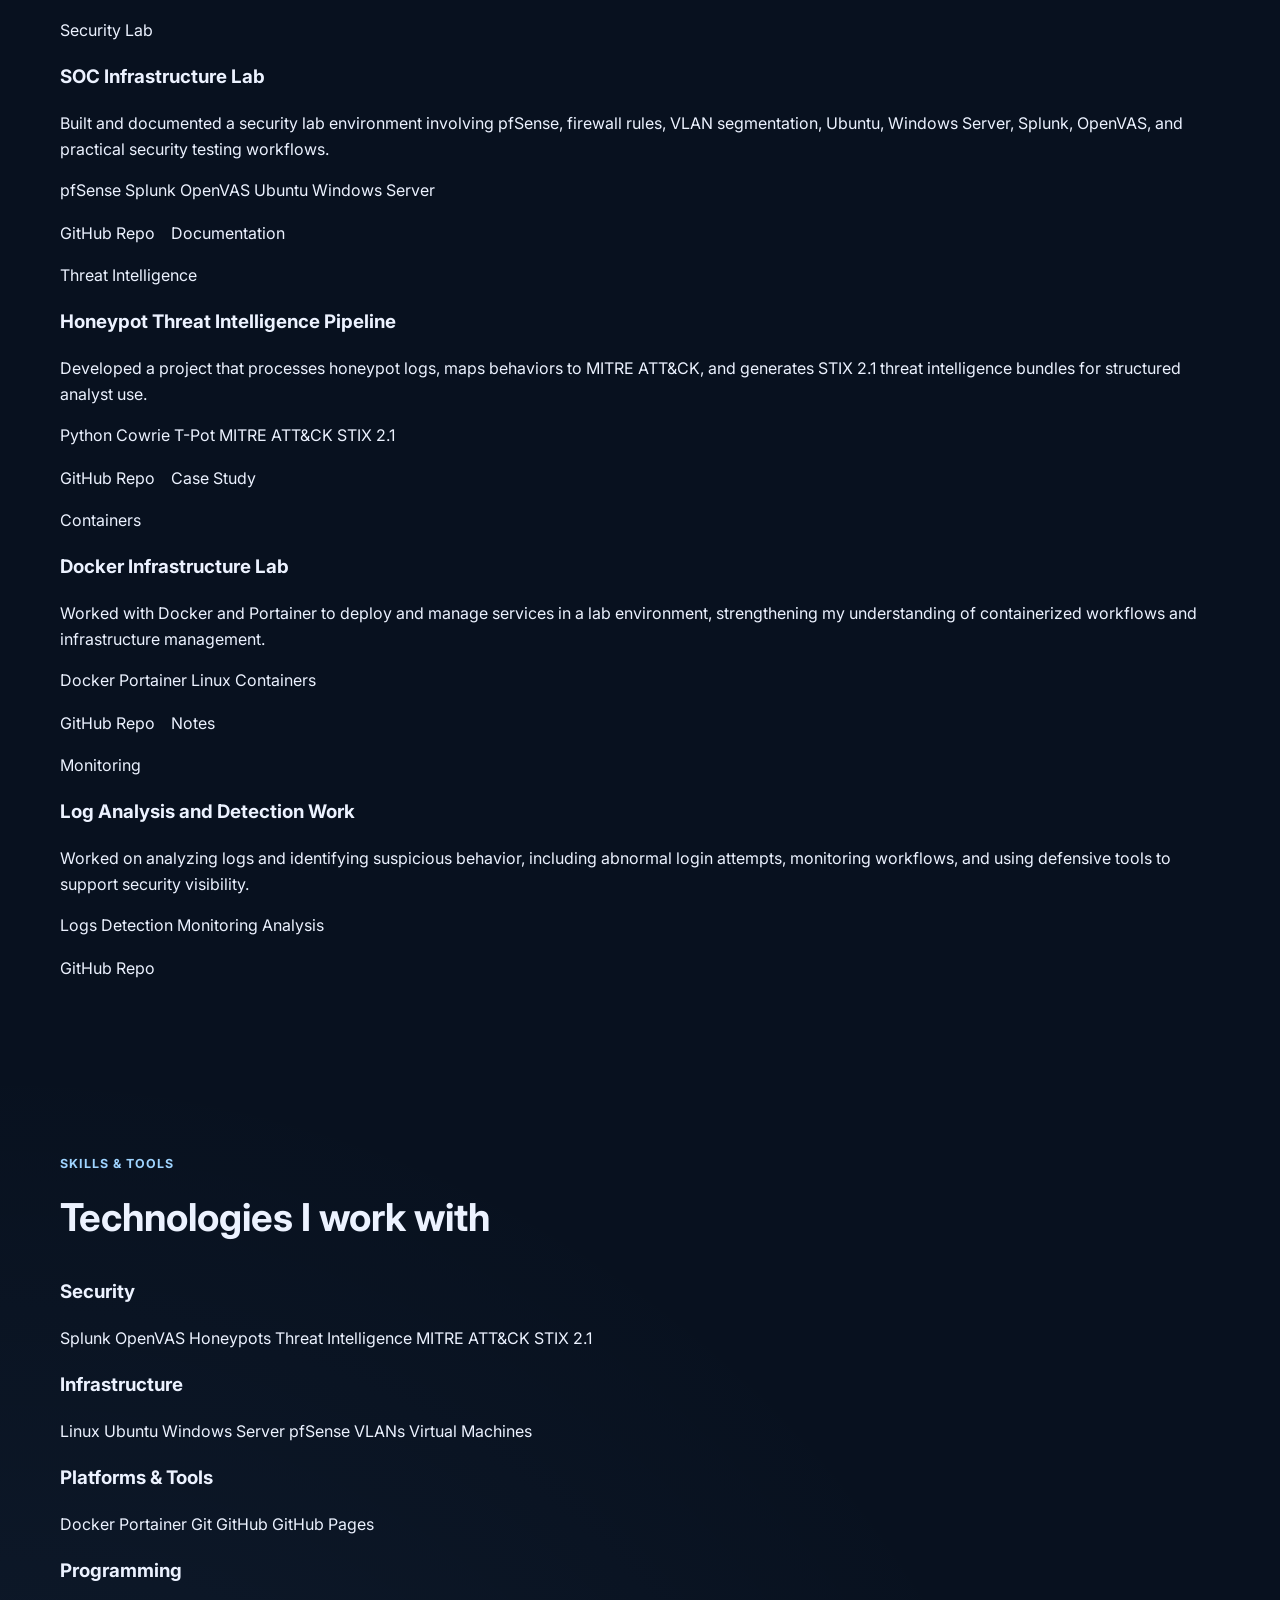
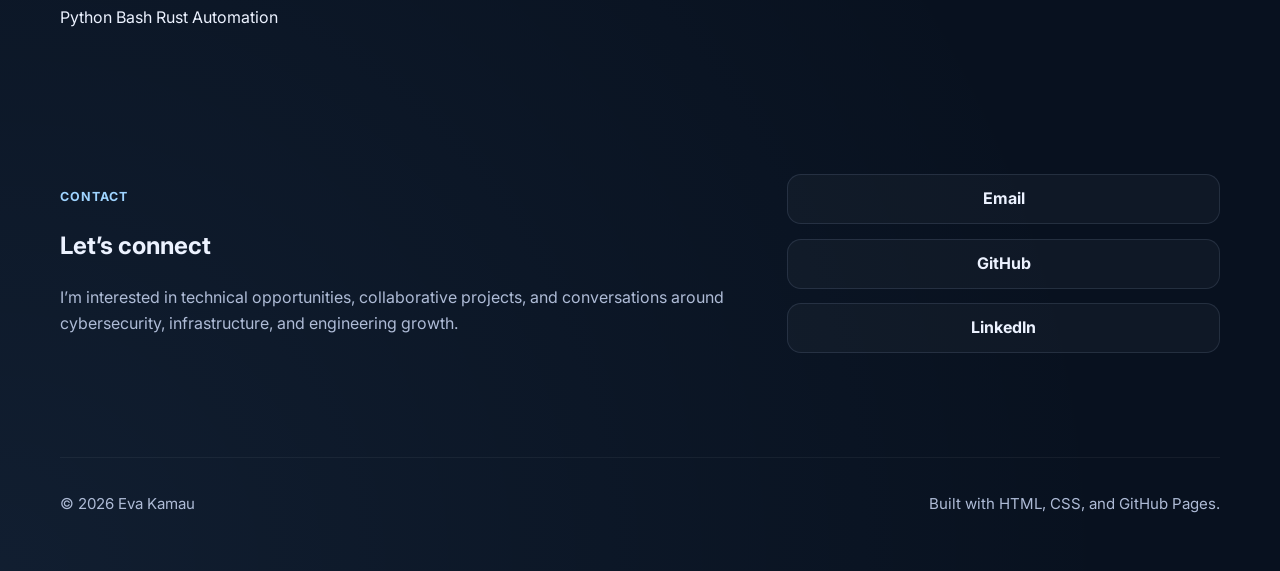
==== commit 574c2d67: "Update index.html" ====
--- a/index.html
+++ b/index.html
@@ -3,10 +3,10 @@
 <head>
   <meta charset="UTF-8" />
   <meta name="viewport" content="width=device-width, initial-scale=1.0" />
-  <title>Eva Kamau | Cybersecurity & Infrastructure Portfolio</title>
+  <title>Eva Kamau | Cybersecurity & Infrastructure Engineer</title>
   <meta
     name="description"
-    content="Portfolio of Eva Kamau, showcasing work in cybersecurity, infrastructure, threat intelligence, monitoring, automation, and technical lab projects."
+    content="Portfolio of Eva Kamau, showcasing cybersecurity, infrastructure, monitoring, threat intelligence, and automation projects."
   />
   <link rel="preconnect" href="https://fonts.googleapis.com" />
   <link rel="preconnect" href="https://fonts.gstatic.com" crossorigin />
@@ -24,10 +24,8 @@
 
         <ul class="nav-links">
           <li><a href="#about">About</a></li>
-          <li><a href="#focus">Focus</a></li>
           <li><a href="#projects">Projects</a></li>
-          <li><a href="#journey">Journey</a></li>
-          <li><a href="#learning">Learning</a></li>
+          <li><a href="#skills">Skills</a></li>
           <li><a href="#contact">Contact</a></li>
         </ul>
       </nav>
@@ -35,57 +33,38 @@
       <section class="hero">
         <div class="hero-copy">
           <p class="eyebrow">Cybersecurity • Infrastructure • Automation</p>
-          <h1>Security engineer building labs, monitoring workflows, and practical technical systems.</h1>
+          <h1>Cybersecurity &amp; Infrastructure Engineer</h1>
           <p class="hero-text">
-            I work across cybersecurity, infrastructure, threat intelligence, and
-            automation. My projects focus on turning technical problems into
-            practical systems, from security monitoring labs and firewall
-            configuration to honeypot intelligence pipelines and infrastructure experimentation.
+            I build practical security and infrastructure projects across Linux,
+            monitoring, networking, threat intelligence, and automation. My work
+            focuses on understanding systems deeply and turning technical ideas
+            into useful, hands-on solutions.
           </p>
 
           <div class="hero-actions">
-            <a href="#projects" class="btn btn-primary">Explore Projects</a>
+            <a href="#projects" class="btn btn-primary">View Projects</a>
             <a href="Eva_Kamau_CV.pdf" class="btn btn-secondary">Download CV</a>
           </div>
 
           <div class="hero-tags">
             <span>Threat Intelligence</span>
-            <span>Linux & Labs</span>
+            <span>Linux</span>
             <span>Monitoring</span>
             <span>Networking</span>
             <span>Python</span>
-            <span>Cloud Learning</span>
-          </div>
-        </div>
-
-        <aside class="hero-panel">
-          <p class="panel-label">Current Direction</p>
-          <h2>Where my work sits</h2>
-          <p>
-            My background sits at the intersection of cybersecurity,
-            infrastructure, and technical problem solving. I’m especially
-            interested in monitoring, threat intelligence, system security,
-            and growing into cloud and infrastructure engineering.
-          </p>
-
-          <div class="panel-grid">
-            <div class="panel-box">
-              <span class="panel-title">Core</span>
-              <strong>Security + Infrastructure</strong>
-            </div>
-            <div class="panel-box">
-              <span class="panel-title">Projects</span>
-              <strong>Labs + Automation</strong>
-            </div>
-            <div class="panel-box">
-              <span class="panel-title">Strengths</span>
-              <strong>Hands-on Technical Work</strong>
-            </div>
-            <div class="panel-box">
-              <span class="panel-title">Growth</span>
-              <strong>Cloud + GitHub Portfolio</strong>
-            </div>
-          </div>
+          </div>
+        </div>
+
+        <aside class="hero-card">
+          <p class="card-label">Technical Snapshot</p>
+          <h2>What I work with</h2>
+          <ul class="snapshot-list">
+            <li>Security monitoring and log analysis</li>
+            <li>Linux systems and lab environments</li>
+            <li>Firewall and network configuration</li>
+            <li>Threat intelligence and structured data</li>
+            <li>Python-based automation workflows</li>
+          </ul>
         </aside>
       </section>
     </div>
@@ -96,308 +75,200 @@
       <div class="container">
         <div class="section-heading">
           <p class="section-label">About Me</p>
-          <h2>My technical identity</h2>
-        </div>
-
-        <div class="two-column">
+          <h2>A little about my work</h2>
+        </div>
+
+        <div class="about-grid">
           <div class="card">
             <p>
-              I am a technical builder with a strong interest in cybersecurity and
-              infrastructure. My work has involved threat intelligence,
-              security monitoring, firewall and network configuration,
-              Linux-based systems, Docker environments, and automation with Python.
+              I am a technical builder with strong interests in cybersecurity,
+              infrastructure, and practical engineering. My work has involved
+              security monitoring, threat intelligence, firewall and network
+              configuration, Linux-based systems, Docker environments, and
+              automation with Python.
             </p>
             <p>
-              I enjoy building practical environments that help me understand how
-              systems work, how attacks are observed, and how defenders can
-              collect, analyze, and act on technical data. My portfolio reflects
-              that hands-on journey.
+              I enjoy building labs and technical workflows that help me
+              understand how systems behave, how attacks are observed, and how
+              defenders can collect and use useful evidence.
             </p>
           </div>
 
           <div class="card">
-            <h3>What this portfolio shows</h3>
-            <ul class="list">
-              <li>Projects I have built or documented</li>
-              <li>My technical interests across security and infrastructure</li>
-              <li>How I approach monitoring, lab work, and automation</li>
-              <li>How I am growing toward cloud and infrastructure engineering</li>
+            <h3>What this portfolio highlights</h3>
+            <ul class="content-list">
+              <li>Hands-on technical projects I have built or documented</li>
+              <li>My interests across security and infrastructure</li>
+              <li>My experience with monitoring, labs, and automation</li>
+              <li>The tools and technologies I use most often</li>
             </ul>
           </div>
         </div>
       </div>
     </section>
 
-    <section class="section alt" id="focus">
-      <div class="container">
-        <div class="section-heading">
-          <p class="section-label">Focus Areas</p>
-          <h2>What I work on</h2>
-        </div>
-
-        <div class="focus-grid">
-          <article class="card focus-card">
-            <h3>Cybersecurity</h3>
-            <p>
-              Security monitoring, log analysis, vulnerability scanning,
-              attacker activity observation, and hands-on defensive practice.
-            </p>
-            <div class="pill-group">
-              <span class="pill">Splunk</span>
-              <span class="pill">OpenVAS</span>
-              <span class="pill">Honeypots</span>
-              <span class="pill">Threat Analysis</span>
-            </div>
-          </article>
-
-          <article class="card focus-card">
-            <h3>Infrastructure</h3>
-            <p>
-              Lab building, Linux systems, virtualization, firewall setup,
-              networking, segmentation, and system configuration.
-            </p>
-            <div class="pill-group">
-              <span class="pill">Linux</span>
-              <span class="pill">pfSense</span>
-              <span class="pill">VLANs</span>
-              <span class="pill">Virtual Machines</span>
-            </div>
-          </article>
-
-          <article class="card focus-card">
-            <h3>Automation</h3>
-            <p>
-              Using code and structured workflows to transform raw technical
-              data into useful outputs for analysis and decision-making.
-            </p>
-            <div class="pill-group">
-              <span class="pill">Python</span>
-              <span class="pill">Bash</span>
-              <span class="pill">STIX 2.1</span>
-              <span class="pill">MITRE ATT&CK</span>
-            </div>
-          </article>
-
-          <article class="card focus-card">
-            <h3>Growth Path</h3>
-            <p>
-              Expanding from security-heavy lab work into stronger Git/GitHub,
-              cloud fundamentals, and infrastructure engineering practice.
-            </p>
-            <div class="pill-group">
-              <span class="pill">GitHub</span>
-              <span class="pill">Portfolio Building</span>
-              <span class="pill">Cloud Learning</span>
-              <span class="pill">DevOps Foundations</span>
-            </div>
-          </article>
-        </div>
-      </div>
-    </section>
-
-    <section class="section" id="projects">
+    <section class="section section-alt" id="projects">
       <div class="container">
         <div class="section-heading">
           <p class="section-label">Projects</p>
-          <h2>Selected technical work</h2>
+          <h2>Featured technical work</h2>
           <p class="section-text">
-            These projects reflect the kind of work I enjoy most: building,
-            documenting, analyzing, and improving practical technical systems.
+            A selection of projects that reflect my interests in security,
+            infrastructure, monitoring, and automation.
           </p>
         </div>
 
-        <div class="project-grid">
-          <article class="card project-card">
-            <p class="project-category">Security Lab</p>
+        <div class="projects-grid">
+          <article class="project-card">
+            <p class="project-type">Security Lab</p>
             <h3>SOC Infrastructure Lab</h3>
-            <p>
-              Built and documented a practical lab environment involving pfSense,
+            <p class="project-description">
+              Built and documented a security lab environment involving pfSense,
               firewall rules, VLAN segmentation, Ubuntu, Windows Server, Splunk,
-              OpenVAS, and security testing workflows.
-            </p>
-            <div class="pill-group">
-              <span class="pill">pfSense</span>
-              <span class="pill">Splunk</span>
-              <span class="pill">OpenVAS</span>
-              <span class="pill">Ubuntu</span>
-              <span class="pill">Windows Server</span>
-            </div>
-            <div class="project-links">
-              <a href="#" class="inline-link">GitHub Repo</a>
-              <a href="#" class="inline-link">Documentation</a>
-            </div>
-          </article>
-
-          <article class="card project-card">
-            <p class="project-category">Threat Intelligence</p>
+              OpenVAS, and practical security testing workflows.
+            </p>
+            <div class="badge-group">
+              <span class="badge">pfSense</span>
+              <span class="badge">Splunk</span>
+              <span class="badge">OpenVAS</span>
+              <span class="badge">Ubuntu</span>
+              <span class="badge">Windows Server</span>
+            </div>
+            <div class="project-links">
+              <a href="#" class="text-link">GitHub Repo</a>
+              <a href="#" class="text-link">Documentation</a>
+            </div>
+          </article>
+
+          <article class="project-card">
+            <p class="project-type">Threat Intelligence</p>
             <h3>Honeypot Threat Intelligence Pipeline</h3>
-            <p>
+            <p class="project-description">
               Developed a project that processes honeypot logs, maps behaviors to
-              MITRE ATT&CK, and generates STIX 2.1 threat intelligence bundles
+              MITRE ATT&amp;CK, and generates STIX 2.1 threat intelligence bundles
               for structured analyst use.
             </p>
-            <div class="pill-group">
-              <span class="pill">Python</span>
-              <span class="pill">Cowrie</span>
-              <span class="pill">T-Pot</span>
-              <span class="pill">MITRE ATT&CK</span>
-              <span class="pill">STIX 2.1</span>
-            </div>
-            <div class="project-links">
-              <a href="#" class="inline-link">GitHub Repo</a>
-              <a href="#" class="inline-link">Case Study</a>
-            </div>
-          </article>
-
-          <article class="card project-card">
-            <p class="project-category">Containers</p>
+            <div class="badge-group">
+              <span class="badge">Python</span>
+              <span class="badge">Cowrie</span>
+              <span class="badge">T-Pot</span>
+              <span class="badge">MITRE ATT&amp;CK</span>
+              <span class="badge">STIX 2.1</span>
+            </div>
+            <div class="project-links">
+              <a href="#" class="text-link">GitHub Repo</a>
+              <a href="#" class="text-link">Case Study</a>
+            </div>
+          </article>
+
+          <article class="project-card">
+            <p class="project-type">Containers</p>
             <h3>Docker Infrastructure Lab</h3>
-            <p>
+            <p class="project-description">
               Worked with Docker and Portainer to deploy and manage services in a
               lab environment, strengthening my understanding of containerized
               workflows and infrastructure management.
             </p>
-            <div class="pill-group">
-              <span class="pill">Docker</span>
-              <span class="pill">Portainer</span>
-              <span class="pill">Linux</span>
-              <span class="pill">Containers</span>
-            </div>
-            <div class="project-links">
-              <a href="#" class="inline-link">GitHub Repo</a>
-              <a href="#" class="inline-link">Notes</a>
-            </div>
-          </article>
-
-          <article class="card project-card">
-            <p class="project-category">Monitoring & Analysis</p>
+            <div class="badge-group">
+              <span class="badge">Docker</span>
+              <span class="badge">Portainer</span>
+              <span class="badge">Linux</span>
+              <span class="badge">Containers</span>
+            </div>
+            <div class="project-links">
+              <a href="#" class="text-link">GitHub Repo</a>
+              <a href="#" class="text-link">Notes</a>
+            </div>
+          </article>
+
+          <article class="project-card">
+            <p class="project-type">Monitoring</p>
             <h3>Log Analysis and Detection Work</h3>
-            <p>
+            <p class="project-description">
               Worked on analyzing logs and identifying suspicious behavior,
               including abnormal login attempts, monitoring workflows, and using
               defensive tools to support security visibility.
             </p>
-            <div class="pill-group">
-              <span class="pill">Logs</span>
-              <span class="pill">Detection</span>
-              <span class="pill">Monitoring</span>
-              <span class="pill">Analysis</span>
-            </div>
-            <div class="project-links">
-              <a href="#" class="inline-link">GitHub Repo</a>
-            </div>
-          </article>
-        </div>
-      </div>
-    </section>
-
-    <section class="section alt" id="journey">
+            <div class="badge-group">
+              <span class="badge">Logs</span>
+              <span class="badge">Detection</span>
+              <span class="badge">Monitoring</span>
+              <span class="badge">Analysis</span>
+            </div>
+            <div class="project-links">
+              <a href="#" class="text-link">GitHub Repo</a>
+            </div>
+          </article>
+        </div>
+      </div>
+    </section>
+
+    <section class="section" id="skills">
       <div class="container">
         <div class="section-heading">
-          <p class="section-label">Journey</p>
-          <h2>How my work has been developing</h2>
-        </div>
-
-        <div class="timeline">
-          <div class="timeline-item">
-            <div class="timeline-marker"></div>
-            <div class="card timeline-card">
-              <h3>Security-focused technical foundation</h3>
-              <p>
-                I started by building skills in cybersecurity, practical defense,
-                technical labs, and understanding attacker behavior through
-                observation and analysis.
-              </p>
-            </div>
-          </div>
-
-          <div class="timeline-item">
-            <div class="timeline-marker"></div>
-            <div class="card timeline-card">
-              <h3>Hands-on infrastructure and lab building</h3>
-              <p>
-                I expanded into Linux systems, networking, firewall
-                configuration, virtualization, Docker environments, and security
-                monitoring setups that made my work more operational and practical.
-              </p>
-            </div>
-          </div>
-
-          <div class="timeline-item">
-            <div class="timeline-marker"></div>
-            <div class="card timeline-card">
-              <h3>Threat intelligence and automation work</h3>
-              <p>
-                My thesis and project work pushed me deeper into automation,
-                structured threat data, MITRE ATT&CK mapping, and turning raw
-                evidence into usable intelligence.
-              </p>
-            </div>
-          </div>
-
-          <div class="timeline-item">
-            <div class="timeline-marker"></div>
-            <div class="card timeline-card">
-              <h3>Current direction</h3>
-              <p>
-                I am now focusing on presenting my work clearly, strengthening my
-                Git/GitHub workflow, and growing into cloud and infrastructure
-                engineering without losing my cybersecurity foundation.
-              </p>
-            </div>
-          </div>
-        </div>
-      </div>
-    </section>
-
-    <section class="section" id="learning">
-      <div class="container">
-        <div class="section-heading">
-          <p class="section-label">Learning</p>
-          <h2>What I’m learning and building next</h2>
-        </div>
-
-        <div class="three-column">
-          <div class="card">
-            <h3>Current Learning</h3>
-            <ul class="list">
-              <li>Git and GitHub workflow</li>
-              <li>GitHub Pages portfolio development</li>
-              <li>Cloud and infrastructure fundamentals</li>
-            </ul>
-          </div>
-
-          <div class="card">
-            <h3>Practice Platforms</h3>
-            <ul class="list">
-              <li>TryHackMe</li>
-              <li>Hack The Box</li>
-              <li>Self-built labs and experiments</li>
-            </ul>
-          </div>
-
-          <div class="card">
-            <h3>Next Direction</h3>
-            <ul class="list">
-              <li>Stronger cloud lab projects</li>
-              <li>Better project documentation on GitHub</li>
-              <li>More polished public technical portfolio</li>
-            </ul>
-          </div>
+          <p class="section-label">Skills &amp; Tools</p>
+          <h2>Technologies I work with</h2>
+        </div>
+
+        <div class="skills-grid">
+          <article class="skill-card">
+            <h3>Security</h3>
+            <div class="badge-group">
+              <span class="badge">Splunk</span>
+              <span class="badge">OpenVAS</span>
+              <span class="badge">Honeypots</span>
+              <span class="badge">Threat Intelligence</span>
+              <span class="badge">MITRE ATT&amp;CK</span>
+              <span class="badge">STIX 2.1</span>
+            </div>
+          </article>
+
+          <article class="skill-card">
+            <h3>Infrastructure</h3>
+            <div class="badge-group">
+              <span class="badge">Linux</span>
+              <span class="badge">Ubuntu</span>
+              <span class="badge">Windows Server</span>
+              <span class="badge">pfSense</span>
+              <span class="badge">VLANs</span>
+              <span class="badge">Virtual Machines</span>
+            </div>
+          </article>
+
+          <article class="skill-card">
+            <h3>Platforms &amp; Tools</h3>
+            <div class="badge-group">
+              <span class="badge">Docker</span>
+              <span class="badge">Portainer</span>
+              <span class="badge">Git</span>
+              <span class="badge">GitHub</span>
+              <span class="badge">GitHub Pages</span>
+            </div>
+          </article>
+
+          <article class="skill-card">
+            <h3>Programming</h3>
+            <div class="badge-group">
+              <span class="badge">Python</span>
+              <span class="badge">Bash</span>
+              <span class="badge">Rust</span>
+              <span class="badge">Automation</span>
+            </div>
+          </article>
         </div>
       </div>
     </section>
 
     <section class="section contact-section" id="contact">
       <div class="container">
-        <div class="card contact-card">
+        <div class="contact-card">
           <div>
             <p class="section-label">Contact</p>
             <h2>Let’s connect</h2>
             <p class="section-text">
-              I’m always interested in technical opportunities, collaborative
-              projects, and conversations around cybersecurity, infrastructure,
-              and engineering growth.
+              I’m interested in technical opportunities, collaborative projects,
+              and conversations around cybersecurity, infrastructure, and
+              engineering growth.
             </p>
           </div>
 
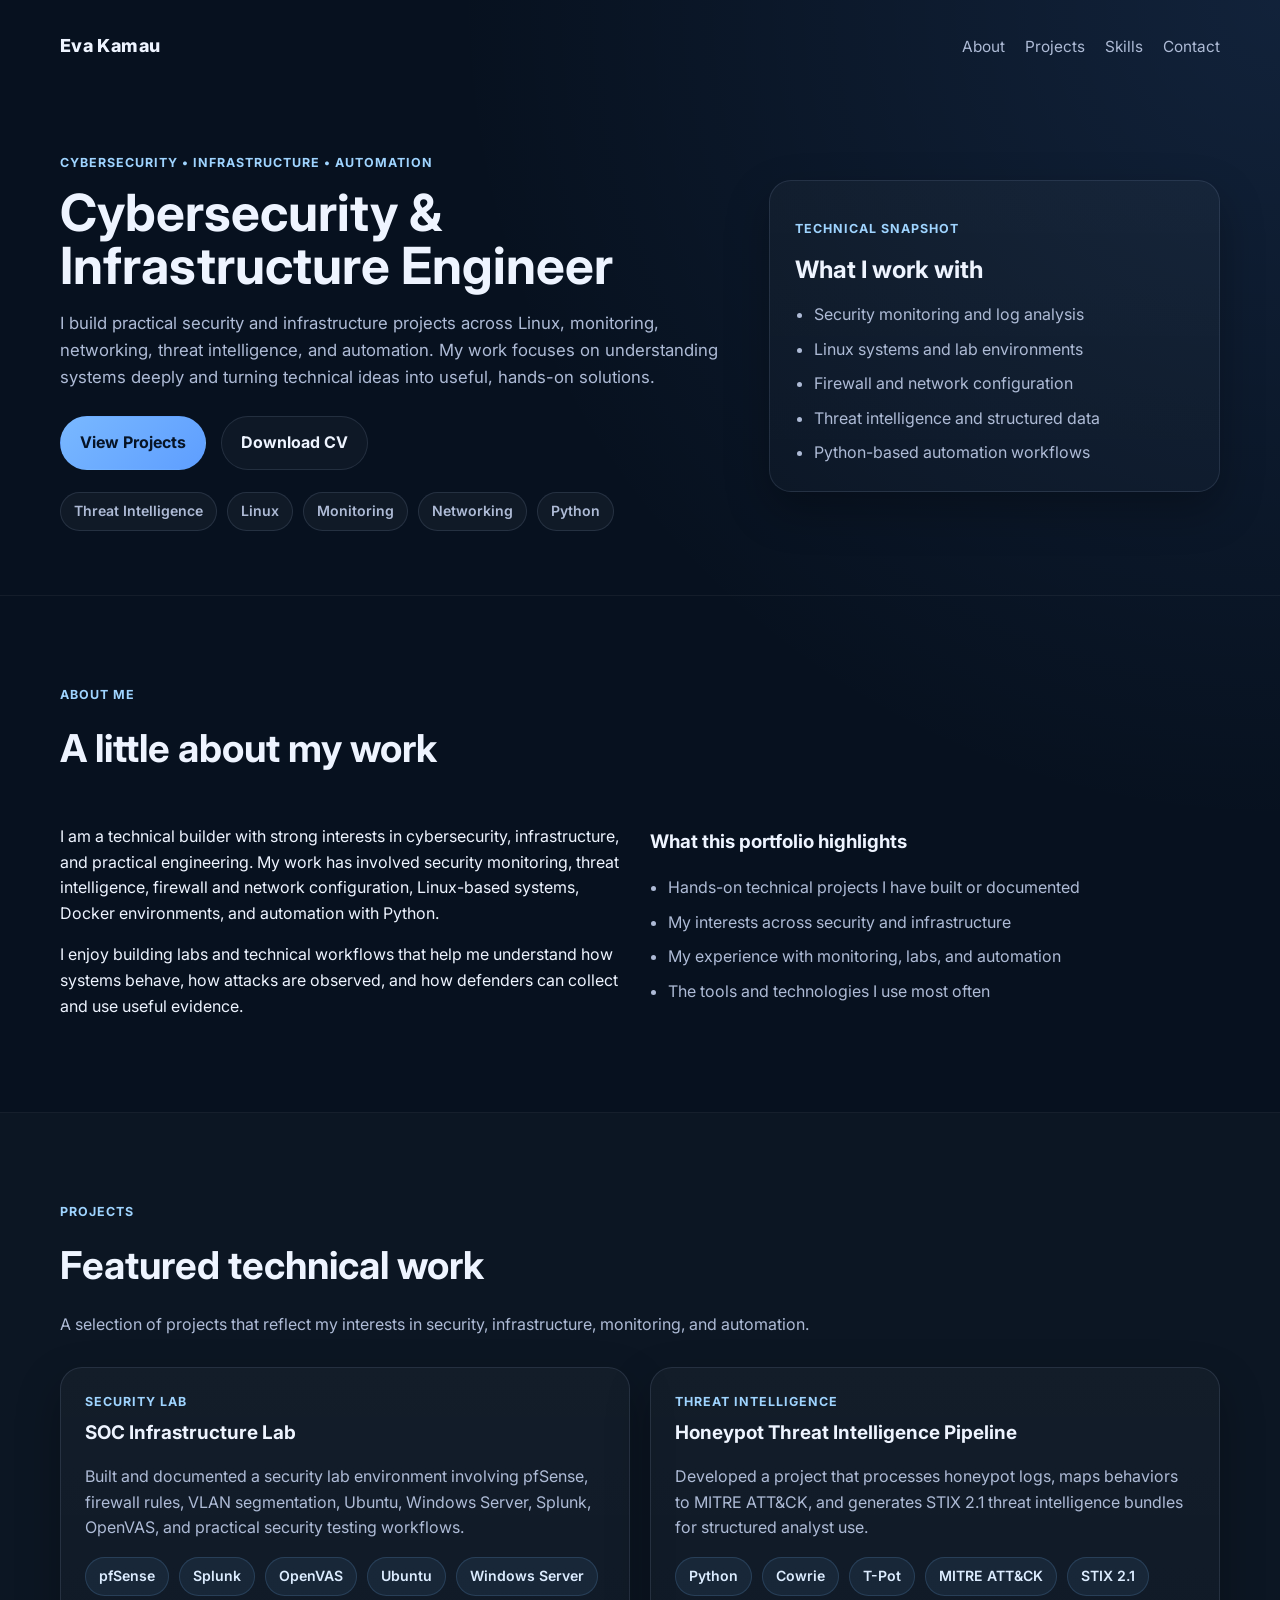
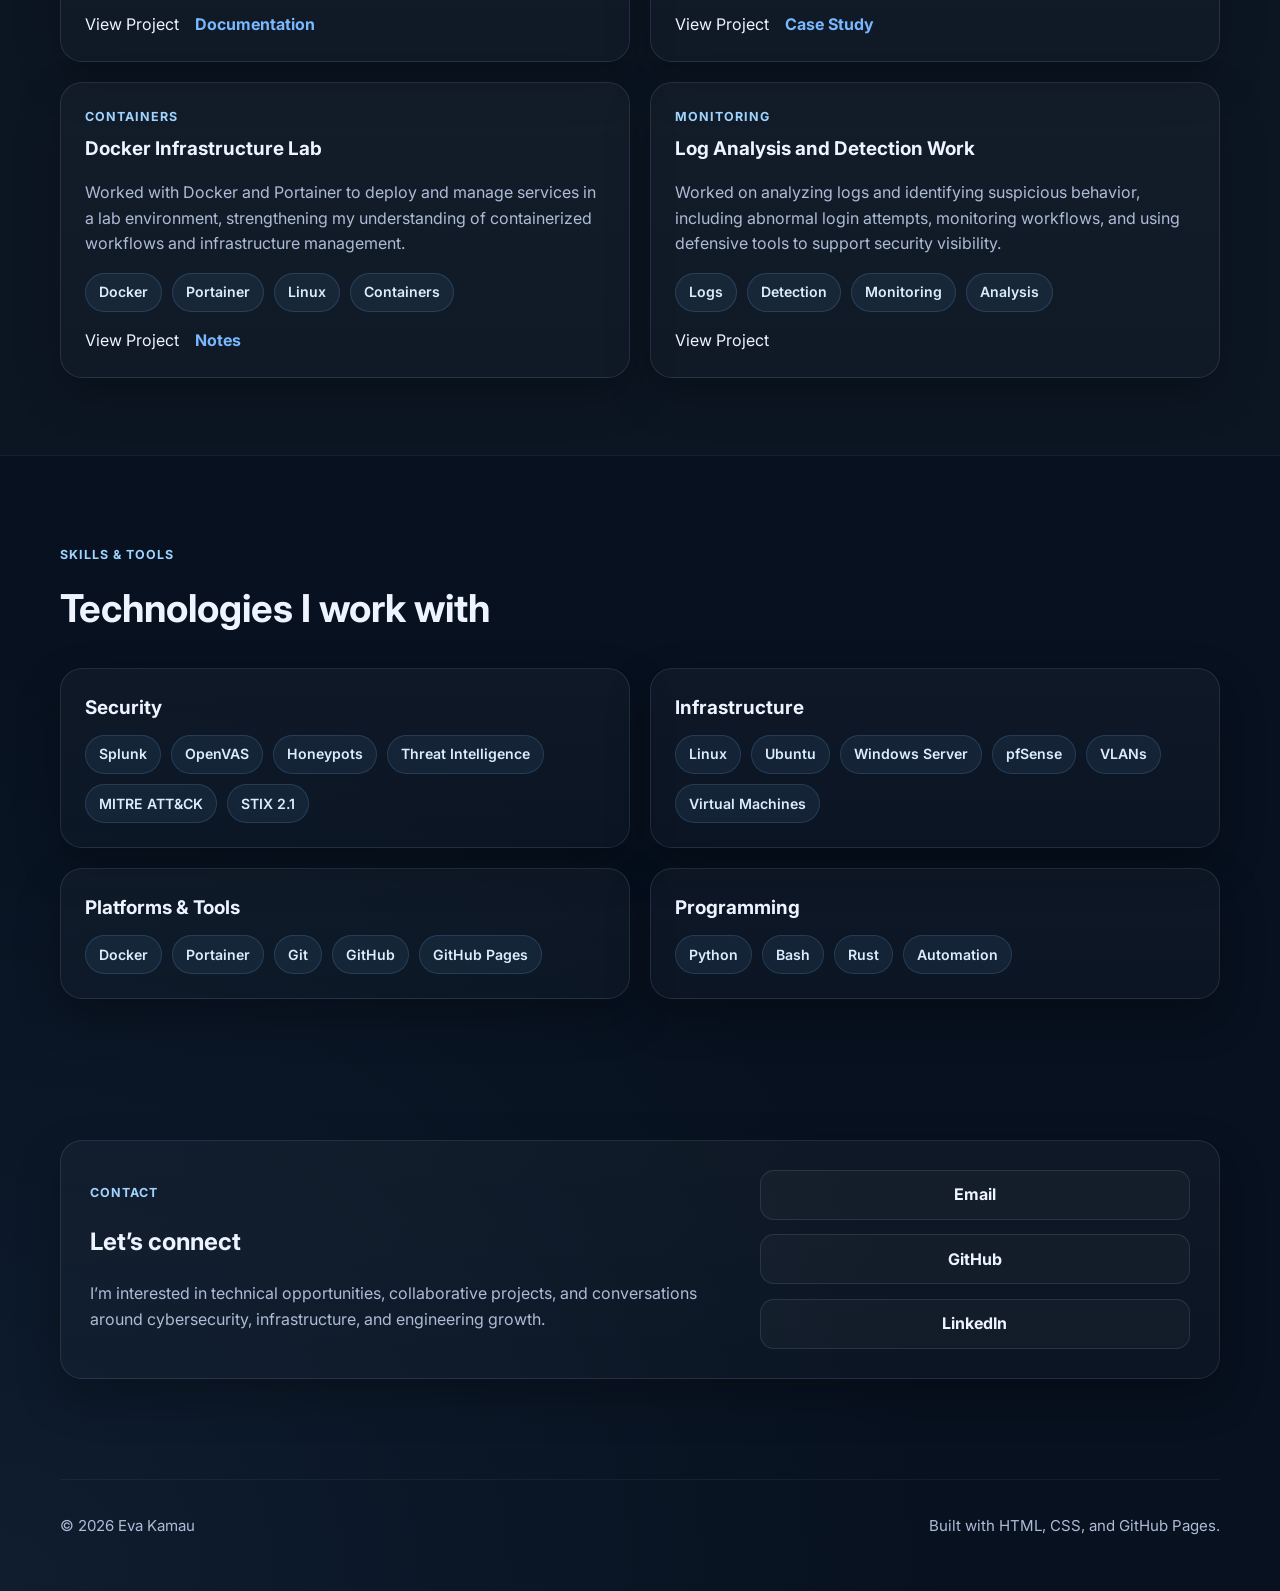
==== commit 706c5ac2: "Refactor project card structure in index.html" ====
--- a/index.html
+++ b/index.html
@@ -77,9 +77,9 @@
           <p class="section-label">About Me</p>
           <h2>A little about my work</h2>
         </div>
-
+    
         <div class="about-grid">
-          <div class="card">
+          <article class="about-card">
             <p>
               I am a technical builder with strong interests in cybersecurity,
               infrastructure, and practical engineering. My work has involved
@@ -92,9 +92,9 @@
               understand how systems behave, how attacks are observed, and how
               defenders can collect and use useful evidence.
             </p>
-          </div>
-
-          <div class="card">
+          </article>
+    
+          <article class="about-card">
             <h3>What this portfolio highlights</h3>
             <ul class="content-list">
               <li>Hands-on technical projects I have built or documented</li>
@@ -102,12 +102,12 @@
               <li>My experience with monitoring, labs, and automation</li>
               <li>The tools and technologies I use most often</li>
             </ul>
-          </div>
+          </article>
         </div>
       </div>
     </section>
 
-    <section class="section section-alt" id="projects">
+   <section class="section section-alt" id="projects">
       <div class="container">
         <div class="section-heading">
           <p class="section-label">Projects</p>
@@ -117,16 +117,20 @@
             infrastructure, monitoring, and automation.
           </p>
         </div>
-
+    
         <div class="projects-grid">
           <article class="project-card">
-            <p class="project-type">Security Lab</p>
-            <h3>SOC Infrastructure Lab</h3>
+            <div class="project-card-top">
+              <p class="project-type">Security Lab</p>
+              <h3>SOC Infrastructure Lab</h3>
+            </div>
+    
             <p class="project-description">
               Built and documented a security lab environment involving pfSense,
               firewall rules, VLAN segmentation, Ubuntu, Windows Server, Splunk,
               OpenVAS, and practical security testing workflows.
             </p>
+    
             <div class="badge-group">
               <span class="badge">pfSense</span>
               <span class="badge">Splunk</span>
@@ -134,20 +138,25 @@
               <span class="badge">Ubuntu</span>
               <span class="badge">Windows Server</span>
             </div>
+    
             <div class="project-links">
-              <a href="#" class="text-link">GitHub Repo</a>
+              <a href="#" class="project-button">View Project</a>
               <a href="#" class="text-link">Documentation</a>
             </div>
           </article>
-
+    
           <article class="project-card">
-            <p class="project-type">Threat Intelligence</p>
-            <h3>Honeypot Threat Intelligence Pipeline</h3>
+            <div class="project-card-top">
+              <p class="project-type">Threat Intelligence</p>
+              <h3>Honeypot Threat Intelligence Pipeline</h3>
+            </div>
+    
             <p class="project-description">
               Developed a project that processes honeypot logs, maps behaviors to
               MITRE ATT&amp;CK, and generates STIX 2.1 threat intelligence bundles
               for structured analyst use.
             </p>
+    
             <div class="badge-group">
               <span class="badge">Python</span>
               <span class="badge">Cowrie</span>
@@ -155,48 +164,59 @@
               <span class="badge">MITRE ATT&amp;CK</span>
               <span class="badge">STIX 2.1</span>
             </div>
+    
             <div class="project-links">
-              <a href="#" class="text-link">GitHub Repo</a>
+              <a href="#" class="project-button">View Project</a>
               <a href="#" class="text-link">Case Study</a>
             </div>
           </article>
-
+    
           <article class="project-card">
-            <p class="project-type">Containers</p>
-            <h3>Docker Infrastructure Lab</h3>
+            <div class="project-card-top">
+              <p class="project-type">Containers</p>
+              <h3>Docker Infrastructure Lab</h3>
+            </div>
+    
             <p class="project-description">
               Worked with Docker and Portainer to deploy and manage services in a
               lab environment, strengthening my understanding of containerized
               workflows and infrastructure management.
             </p>
+    
             <div class="badge-group">
               <span class="badge">Docker</span>
               <span class="badge">Portainer</span>
               <span class="badge">Linux</span>
               <span class="badge">Containers</span>
             </div>
+    
             <div class="project-links">
-              <a href="#" class="text-link">GitHub Repo</a>
+              <a href="#" class="project-button">View Project</a>
               <a href="#" class="text-link">Notes</a>
             </div>
           </article>
-
+    
           <article class="project-card">
-            <p class="project-type">Monitoring</p>
-            <h3>Log Analysis and Detection Work</h3>
+            <div class="project-card-top">
+              <p class="project-type">Monitoring</p>
+              <h3>Log Analysis and Detection Work</h3>
+            </div>
+    
             <p class="project-description">
               Worked on analyzing logs and identifying suspicious behavior,
               including abnormal login attempts, monitoring workflows, and using
               defensive tools to support security visibility.
             </p>
+    
             <div class="badge-group">
               <span class="badge">Logs</span>
               <span class="badge">Detection</span>
               <span class="badge">Monitoring</span>
               <span class="badge">Analysis</span>
             </div>
+    
             <div class="project-links">
-              <a href="#" class="text-link">GitHub Repo</a>
+              <a href="#" class="project-button">View Project</a>
             </div>
           </article>
         </div>
--- a/style.css
+++ b/style.css
@@ -1,13 +1,12 @@
 :root {
-  --bg: #08111f;
-  --bg-alt: #0d1930;
-  --panel: #101d36;
-  --panel-soft: #122342;
+  --bg: #07111f;
+  --bg-alt: #0b1830;
+  --panel: rgba(16, 29, 54, 0.78);
   --border: rgba(160, 184, 220, 0.14);
-  --text: #ecf2ff;
+  --text: #eef4ff;
   --muted: #aebbd6;
-  --primary: #7ab8ff;
-  --primary-strong: #5b9bff;
+  --primary: #79b8ff;
+  --primary-strong: #5e9eff;
   --accent: #9fd4ff;
   --shadow: 0 18px 44px rgba(0, 0, 0, 0.28);
   --radius: 22px;
@@ -29,8 +28,8 @@
   color: var(--text);
   line-height: 1.6;
   background:
-    radial-gradient(circle at top right, rgba(91, 155, 255, 0.14), transparent 26%),
-    radial-gradient(circle at bottom left, rgba(122, 184, 255, 0.08), transparent 28%),
+    radial-gradient(circle at top right, rgba(94, 158, 255, 0.12), transparent 24%),
+    radial-gradient(circle at bottom left, rgba(121, 184, 255, 0.07), transparent 28%),
     var(--bg);
 }
 
@@ -45,20 +44,20 @@
 }
 
 .site-header {
-  padding: 1.2rem 0 4rem;
+  padding: 1.2rem 0 3.5rem;
   border-bottom: 1px solid rgba(255, 255, 255, 0.05);
 }
 
 .navbar {
   display: flex;
+  align-items: center;
   justify-content: space-between;
-  align-items: center;
   gap: 1rem;
   padding: 0.8rem 0;
 }
 
 .logo {
-  font-size: 1.1rem;
+  font-size: 1.12rem;
   font-weight: 800;
   letter-spacing: 0.02em;
 }
@@ -66,7 +65,7 @@
 .nav-links {
   list-style: none;
   display: flex;
-  gap: 1.2rem;
+  gap: 1.25rem;
   margin: 0;
   padding: 0;
 }
@@ -83,55 +82,50 @@
 
 .hero {
   display: grid;
-  grid-template-columns: 1.25fr 0.95fr;
+  grid-template-columns: 1.2fr 0.8fr;
   gap: 2rem;
   align-items: center;
-  padding: 4.6rem 0 1rem;
+  padding: 4.2rem 0 0.5rem;
 }
 
 .eyebrow,
 .section-label,
-.project-category,
-.panel-label,
-.panel-title {
+.project-type,
+.card-label {
   text-transform: uppercase;
   letter-spacing: 0.08em;
   font-size: 0.78rem;
   font-weight: 700;
-}
-
-.eyebrow,
-.section-label,
-.project-category,
-.panel-label {
   color: var(--accent);
 }
 
 .hero h1 {
-  margin: 0.5rem 0 1rem;
-  font-size: clamp(2.3rem, 4vw, 4.3rem);
-  line-height: 1.07;
-  max-width: 760px;
+  margin: 0.55rem 0 1rem;
+  font-size: clamp(2.3rem, 4vw, 4rem);
+  line-height: 1.05;
+  max-width: 680px;
 }
 
 .hero-text,
 .section-text,
 .card p,
-.timeline-card p {
+.project-description,
+.snapshot-list,
+.content-list {
   color: var(--muted);
 }
 
 .hero-text {
-  font-size: 1.06rem;
-  max-width: 720px;
-  margin-bottom: 1.7rem;
+  max-width: 680px;
+  font-size: 1.05rem;
+  margin-bottom: 1.6rem;
 }
 
 .hero-actions {
   display: flex;
   flex-wrap: wrap;
   gap: 0.9rem;
-  margin-bottom: 1.5rem;
+  margin-bottom: 1.4rem;
 }
 
 .btn {
@@ -143,7 +137,7 @@
   border-radius: 999px;
   font-weight: 700;
   border: 1px solid transparent;
-  transition: transform 0.2s ease, border-color 0.2s ease, background 0.2s ease;
+  transition: transform 0.2s ease, background 0.2s ease, border-color 0.2s ease;
 }
 
 .btn:hover {
@@ -156,18 +150,20 @@
 }
 
 .btn-secondary {
+  background: rgba(255, 255, 255, 0.03);
   border-color: var(--border);
-  background: rgba(255, 255, 255, 0.03);
-}
-
-.hero-tags {
+  color: var(--text);
+}
+
+.hero-tags,
+.badge-group {
   display: flex;
   flex-wrap: wrap;
   gap: 0.65rem;
 }
 
 .hero-tags span,
-.pill {
+.badge {
   display: inline-flex;
   align-items: center;
   min-height: 34px;
@@ -183,54 +179,41 @@
   border: 1px solid var(--border);
 }
 
-.hero-panel,
-.card {
-  background: linear-gradient(180deg, rgba(255, 255, 255, 0.035), rgba(255, 255, 255, 0.02));
+.hero-card,
+.card,
+.project-card,
+.skill-card,
+.contact-card {
+  background: linear-gradient(180deg, rgba(255, 255, 255, 0.03), rgba(255, 255, 255, 0.018));
   border: 1px solid var(--border);
   border-radius: var(--radius);
   box-shadow: var(--shadow);
 }
 
-.hero-panel {
+.hero-card {
   padding: 1.6rem;
 }
 
-.hero-panel h2 {
-  margin: 0.4rem 0 0.7rem;
-  font-size: 1.55rem;
-}
-
-.hero-panel p {
-  color: var(--muted);
-  margin-top: 0;
-}
-
-.panel-grid {
-  display: grid;
-  grid-template-columns: repeat(2, minmax(0, 1fr));
-  gap: 0.9rem;
-  margin-top: 1.25rem;
-}
-
-.panel-box {
-  background: rgba(255, 255, 255, 0.03);
-  border: 1px solid var(--border);
-  border-radius: var(--radius-sm);
-  padding: 1rem;
-}
-
-.panel-title {
-  display: block;
-  color: var(--muted);
-  margin-bottom: 0.35rem;
+.hero-card h2 {
+  margin: 0.4rem 0 0.8rem;
+  font-size: 1.5rem;
+}
+
+.snapshot-list {
+  margin: 0;
+  padding-left: 1.15rem;
+}
+
+.snapshot-list li + li {
+  margin-top: 0.55rem;
 }
 
 .section {
-  padding: 5rem 0;
-}
-
-.alt {
-  background: rgba(255, 255, 255, 0.02);
+  padding: 4.8rem 0;
+}
+
+.section-alt {
+  background: rgba(255, 255, 255, 0.018);
   border-top: 1px solid rgba(255, 255, 255, 0.04);
   border-bottom: 1px solid rgba(255, 255, 255, 0.04);
 }
@@ -244,55 +227,55 @@
   margin: 0.35rem 0 0.45rem;
 }
 
-.two-column,
-.focus-grid,
-.project-grid {
+.about-grid,
+.projects-grid,
+.skills-grid {
   display: grid;
+  gap: 1.25rem;
+}
+
+.about-grid {
   grid-template-columns: repeat(2, minmax(0, 1fr));
-  gap: 1.25rem;
-}
-
-.three-column {
-  display: grid;
-  grid-template-columns: repeat(3, minmax(0, 1fr));
-  gap: 1.25rem;
-}
-
-.card {
+}
+
+.projects-grid {
+  grid-template-columns: repeat(2, minmax(0, 1fr));
+}
+
+.skills-grid {
+  grid-template-columns: repeat(2, minmax(0, 1fr));
+}
+
+.card,
+.project-card,
+.skill-card {
   padding: 1.5rem;
 }
 
 .card h3,
-.timeline-card h3 {
+.project-card h3,
+.skill-card h3 {
   margin-top: 0;
   margin-bottom: 0.75rem;
   font-size: 1.18rem;
 }
 
-.list {
+.content-list {
   margin: 0;
   padding-left: 1.15rem;
-  color: var(--muted);
-}
-
-.list li + li {
+}
+
+.content-list li + li {
   margin-top: 0.55rem;
 }
 
-.pill-group {
-  display: flex;
-  flex-wrap: wrap;
-  gap: 0.6rem;
-  margin-top: 1rem;
-}
-
-.pill {
-  background: rgba(122, 184, 255, 0.08);
-  border: 1px solid rgba(122, 184, 255, 0.16);
+.badge {
+  background: rgba(121, 184, 255, 0.08);
+  border: 1px solid rgba(121, 184, 255, 0.16);
   color: #dcecff;
 }
 
-.project-category {
+.project-type {
   margin: 0 0 0.4rem;
 }
 
@@ -300,53 +283,16 @@
   display: flex;
   flex-wrap: wrap;
   gap: 1rem;
-  margin-top: 1.1rem;
-}
-
-.inline-link {
+  margin-top: 1rem;
+}
+
+.text-link {
   color: var(--primary);
   font-weight: 700;
 }
 
-.inline-link:hover {
-  color: #a8d7ff;
-}
-
-.timeline {
-  position: relative;
-  display: grid;
-  gap: 1.2rem;
-}
-
-.timeline::before {
-  content: "";
-  position: absolute;
-  left: 13px;
-  top: 0.2rem;
-  bottom: 0.2rem;
-  width: 2px;
-  background: rgba(122, 184, 255, 0.18);
-}
-
-.timeline-item {
-  position: relative;
-  display: grid;
-  grid-template-columns: 32px 1fr;
-  gap: 1rem;
-  align-items: start;
-}
-
-.timeline-marker {
-  width: 24px;
-  height: 24px;
-  margin-top: 0.2rem;
-  border-radius: 50%;
-  background: linear-gradient(135deg, var(--primary), var(--primary-strong));
-  box-shadow: 0 0 0 6px rgba(122, 184, 255, 0.08);
-}
-
-.timeline-card {
-  padding: 1.35rem 1.4rem;
+.text-link:hover {
+  color: #a9d8ff;
 }
 
 .contact-section {
@@ -355,8 +301,9 @@
 
 .contact-card {
   display: grid;
-  grid-template-columns: 1.3fr 0.8fr;
+  grid-template-columns: 1.2fr 0.8fr;
   gap: 1.5rem;
+  padding: 1.8rem;
   align-items: center;
 }
 
@@ -371,7 +318,7 @@
   align-items: center;
   justify-content: center;
   min-height: 50px;
-  border-radius: 14px;
+  border-radius: var(--radius-sm);
   border: 1px solid var(--border);
   background: rgba(255, 255, 255, 0.03);
   font-weight: 700;
@@ -380,11 +327,11 @@
 
 .contact-button:hover {
   transform: translateY(-2px);
-  border-color: rgba(122, 184, 255, 0.35);
+  border-color: rgba(121, 184, 255, 0.35);
 }
 
 .site-footer {
-  padding: 1.5rem 0 2.5rem;
+  padding: 1.5rem 0 2.4rem;
 }
 
 .footer-inner {
@@ -394,15 +341,14 @@
   color: var(--muted);
   font-size: 0.94rem;
   border-top: 1px solid rgba(255, 255, 255, 0.05);
-  padding-top: 1.2rem;
+  padding-top: 1.15rem;
 }
 
 @media (max-width: 980px) {
   .hero,
-  .two-column,
-  .focus-grid,
-  .project-grid,
-  .three-column,
+  .about-grid,
+  .projects-grid,
+  .skills-grid,
   .contact-card {
     grid-template-columns: 1fr;
   }
@@ -428,20 +374,16 @@
     gap: 0.85rem 1rem;
   }
 
-  .panel-grid {
-    grid-template-columns: 1fr;
-  }
-
   .section {
     padding: 4rem 0;
   }
 
   .hero {
-    padding-top: 3.2rem;
+    padding-top: 3rem;
   }
 
   .hero h1 {
-    font-size: 2.3rem;
+    font-size: 2.35rem;
   }
 
   .footer-inner {
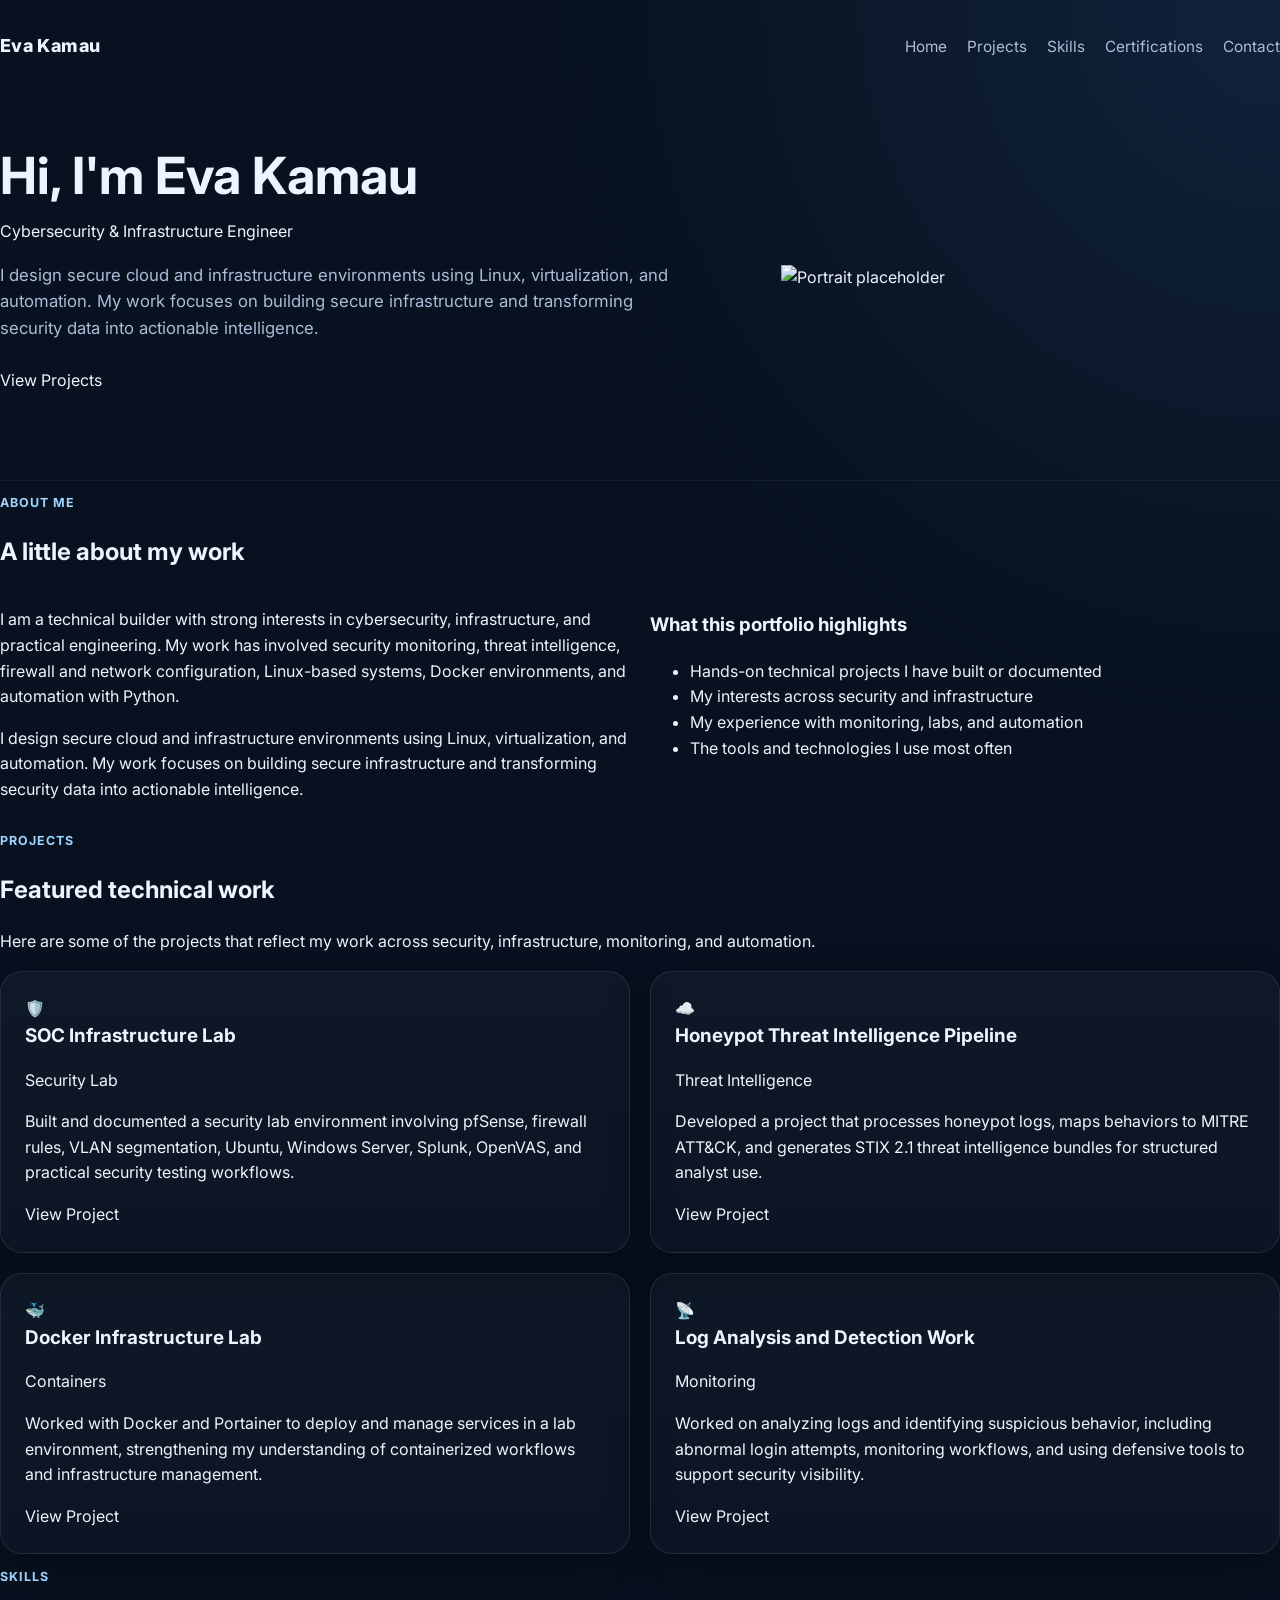
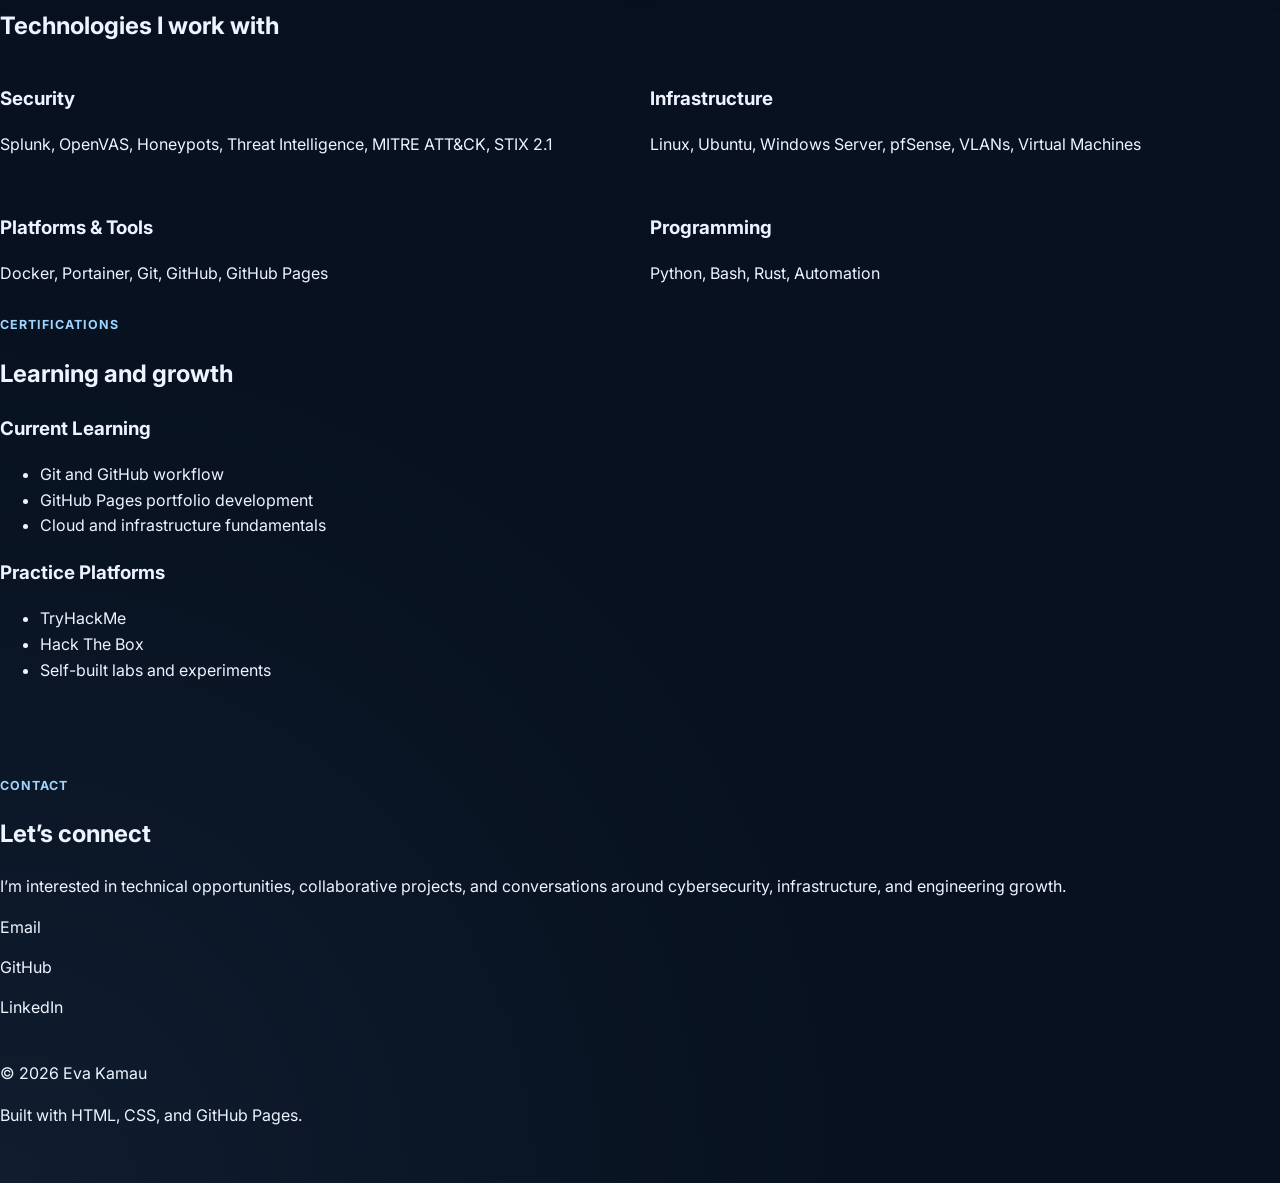
==== commit 62844a8a: "Revise portfolio content and layout in index.html Updated the portfolio content and structure to enh" ====
--- a/index.html
+++ b/index.html
@@ -6,7 +6,7 @@
   <title>Eva Kamau | Cybersecurity & Infrastructure Engineer</title>
   <meta
     name="description"
-    content="Portfolio of Eva Kamau, showcasing cybersecurity, infrastructure, monitoring, threat intelligence, and automation projects."
+    content="Portfolio of Eva Kamau showcasing cybersecurity, infrastructure, threat intelligence, monitoring, and automation projects."
   />
   <link rel="preconnect" href="https://fonts.googleapis.com" />
   <link rel="preconnect" href="https://fonts.gstatic.com" crossorigin />
@@ -17,86 +17,72 @@
   <link rel="stylesheet" href="style.css" />
 </head>
 <body>
-  <header class="site-header" id="home">
-    <div class="container">
+  <div class="page-shell">
+    <header class="site-header" id="home">
       <nav class="navbar">
         <a href="#home" class="logo">Eva Kamau</a>
 
         <ul class="nav-links">
-          <li><a href="#about">About</a></li>
-          <li><a href="#projects">Projects</a></li>
+          <li><a href="#home">Home</a></li>
+          <li><a href="#projects" class="active">Projects</a></li>
           <li><a href="#skills">Skills</a></li>
+          <li><a href="#certifications">Certifications</a></li>
           <li><a href="#contact">Contact</a></li>
         </ul>
       </nav>
 
       <section class="hero">
         <div class="hero-copy">
-          <p class="eyebrow">Cybersecurity • Infrastructure • Automation</p>
-          <h1>Cybersecurity &amp; Infrastructure Engineer</h1>
+          <h1>Hi, I'm Eva Kamau</h1>
+          <p class="hero-role">Cybersecurity &amp; Infrastructure Engineer</p>
           <p class="hero-text">
-            I build practical security and infrastructure projects across Linux,
-            monitoring, networking, threat intelligence, and automation. My work
-            focuses on understanding systems deeply and turning technical ideas
-            into useful, hands-on solutions.
+            I design secure cloud and infrastructure environments using Linux,
+            virtualization, and automation. My work focuses on building secure
+            infrastructure and transforming security data into actionable intelligence.
           </p>
 
           <div class="hero-actions">
-            <a href="#projects" class="btn btn-primary">View Projects</a>
-            <a href="Eva_Kamau_CV.pdf" class="btn btn-secondary">Download CV</a>
+            <a href="#projects" class="primary-btn">View Projects</a>
           </div>
-
-          <div class="hero-tags">
-            <span>Threat Intelligence</span>
-            <span>Linux</span>
-            <span>Monitoring</span>
-            <span>Networking</span>
-            <span>Python</span>
-          </div>
-        </div>
-
-        <aside class="hero-card">
-          <p class="card-label">Technical Snapshot</p>
-          <h2>What I work with</h2>
-          <ul class="snapshot-list">
-            <li>Security monitoring and log analysis</li>
-            <li>Linux systems and lab environments</li>
-            <li>Firewall and network configuration</li>
-            <li>Threat intelligence and structured data</li>
-            <li>Python-based automation workflows</li>
-          </ul>
-        </aside>
-      </section>
-    </div>
-  </header>
-
-  <main>
-    <section class="section" id="about">
-      <div class="container">
-        <div class="section-heading">
+        </div>
+
+        <div class="hero-visual">
+          <div class="glow-ring ring-1"></div>
+          <div class="glow-ring ring-2"></div>
+          <div class="glow-ring ring-3"></div>
+          <img
+            src="https://images.unsplash.com/photo-1545239351-1141bd82e8a6?auto=format&fit=crop&w=900&q=80"
+            alt="Portrait placeholder"
+          />
+        </div>
+      </section>
+    </header>
+
+    <main>
+      <section class="content-section" id="about">
+        <div class="section-intro">
           <p class="section-label">About Me</p>
           <h2>A little about my work</h2>
         </div>
-    
+
         <div class="about-grid">
-          <article class="about-card">
+          <article class="info-card">
             <p>
               I am a technical builder with strong interests in cybersecurity,
               infrastructure, and practical engineering. My work has involved
               security monitoring, threat intelligence, firewall and network
-              configuration, Linux-based systems, Docker environments, and
-              automation with Python.
-            </p>
-            <p>
-              I enjoy building labs and technical workflows that help me
-              understand how systems behave, how attacks are observed, and how
-              defenders can collect and use useful evidence.
-            </p>
-          </article>
-    
-          <article class="about-card">
+              configuration, Linux-based systems, Docker environments, and automation with Python.
+            </p>
+            <p class="about-highlight">
+              I design secure cloud and infrastructure environments using Linux,
+              virtualization, and automation. My work focuses on building secure
+              infrastructure and transforming security data into actionable intelligence.
+            </p>
+          </article>
+
+          <article class="info-card">
             <h3>What this portfolio highlights</h3>
-            <ul class="content-list">
+            <ul class="bullet-list">
               <li>Hands-on technical projects I have built or documented</li>
               <li>My interests across security and infrastructure</li>
               <li>My experience with monitoring, labs, and automation</li>
@@ -104,209 +90,181 @@
             </ul>
           </article>
         </div>
-      </div>
-    </section>
-
-   <section class="section section-alt" id="projects">
-      <div class="container">
-        <div class="section-heading">
+      </section>
+
+      <section class="content-section projects-section" id="projects">
+        <div class="section-intro">
           <p class="section-label">Projects</p>
           <h2>Featured technical work</h2>
-          <p class="section-text">
-            A selection of projects that reflect my interests in security,
+          <p class="section-subtext">
+            Here are some of the projects that reflect my work across security,
             infrastructure, monitoring, and automation.
           </p>
         </div>
-    
+
         <div class="projects-grid">
           <article class="project-card">
-            <div class="project-card-top">
-              <p class="project-type">Security Lab</p>
-              <h3>SOC Infrastructure Lab</h3>
-            </div>
-    
-            <p class="project-description">
+            <div class="project-header">
+              <div class="project-icon green">🛡️</div>
+              <div>
+                <h3>SOC Infrastructure Lab</h3>
+                <p class="project-meta">Security Lab</p>
+              </div>
+            </div>
+
+            <p class="project-text">
               Built and documented a security lab environment involving pfSense,
               firewall rules, VLAN segmentation, Ubuntu, Windows Server, Splunk,
               OpenVAS, and practical security testing workflows.
             </p>
-    
-            <div class="badge-group">
-              <span class="badge">pfSense</span>
-              <span class="badge">Splunk</span>
-              <span class="badge">OpenVAS</span>
-              <span class="badge">Ubuntu</span>
-              <span class="badge">Windows Server</span>
-            </div>
-    
-            <div class="project-links">
-              <a href="#" class="project-button">View Project</a>
-              <a href="#" class="text-link">Documentation</a>
-            </div>
-          </article>
-    
-          <article class="project-card">
-            <div class="project-card-top">
-              <p class="project-type">Threat Intelligence</p>
-              <h3>Honeypot Threat Intelligence Pipeline</h3>
-            </div>
-    
-            <p class="project-description">
+
+            <div class="project-actions">
+              <a href="#" class="project-btn">View Project</a>
+            </div>
+          </article>
+
+          <article class="project-card">
+            <div class="project-header">
+              <div class="project-icon gold">☁️</div>
+              <div>
+                <h3>Honeypot Threat Intelligence Pipeline</h3>
+                <p class="project-meta">Threat Intelligence</p>
+              </div>
+            </div>
+
+            <p class="project-text">
               Developed a project that processes honeypot logs, maps behaviors to
               MITRE ATT&amp;CK, and generates STIX 2.1 threat intelligence bundles
               for structured analyst use.
             </p>
-    
-            <div class="badge-group">
-              <span class="badge">Python</span>
-              <span class="badge">Cowrie</span>
-              <span class="badge">T-Pot</span>
-              <span class="badge">MITRE ATT&amp;CK</span>
-              <span class="badge">STIX 2.1</span>
-            </div>
-    
-            <div class="project-links">
-              <a href="#" class="project-button">View Project</a>
-              <a href="#" class="text-link">Case Study</a>
-            </div>
-          </article>
-    
-          <article class="project-card">
-            <div class="project-card-top">
-              <p class="project-type">Containers</p>
-              <h3>Docker Infrastructure Lab</h3>
-            </div>
-    
-            <p class="project-description">
+
+            <div class="project-actions">
+              <a href="#" class="project-btn">View Project</a>
+            </div>
+          </article>
+
+          <article class="project-card">
+            <div class="project-header">
+              <div class="project-icon blue">🐳</div>
+              <div>
+                <h3>Docker Infrastructure Lab</h3>
+                <p class="project-meta">Containers</p>
+              </div>
+            </div>
+
+            <p class="project-text">
               Worked with Docker and Portainer to deploy and manage services in a
               lab environment, strengthening my understanding of containerized
               workflows and infrastructure management.
             </p>
-    
-            <div class="badge-group">
-              <span class="badge">Docker</span>
-              <span class="badge">Portainer</span>
-              <span class="badge">Linux</span>
-              <span class="badge">Containers</span>
-            </div>
-    
-            <div class="project-links">
-              <a href="#" class="project-button">View Project</a>
-              <a href="#" class="text-link">Notes</a>
-            </div>
-          </article>
-    
-          <article class="project-card">
-            <div class="project-card-top">
-              <p class="project-type">Monitoring</p>
-              <h3>Log Analysis and Detection Work</h3>
-            </div>
-    
-            <p class="project-description">
+
+            <div class="project-actions">
+              <a href="#" class="project-btn">View Project</a>
+            </div>
+          </article>
+
+          <article class="project-card">
+            <div class="project-header">
+              <div class="project-icon orange">📡</div>
+              <div>
+                <h3>Log Analysis and Detection Work</h3>
+                <p class="project-meta">Monitoring</p>
+              </div>
+            </div>
+
+            <p class="project-text">
               Worked on analyzing logs and identifying suspicious behavior,
               including abnormal login attempts, monitoring workflows, and using
               defensive tools to support security visibility.
             </p>
-    
-            <div class="badge-group">
-              <span class="badge">Logs</span>
-              <span class="badge">Detection</span>
-              <span class="badge">Monitoring</span>
-              <span class="badge">Analysis</span>
-            </div>
-    
-            <div class="project-links">
-              <a href="#" class="project-button">View Project</a>
-            </div>
-          </article>
-        </div>
-      </div>
-    </section>
-
-    <section class="section" id="skills">
-      <div class="container">
-        <div class="section-heading">
-          <p class="section-label">Skills &amp; Tools</p>
+
+            <div class="project-actions">
+              <a href="#" class="project-btn">View Project</a>
+            </div>
+          </article>
+        </div>
+      </section>
+
+      <section class="content-section" id="skills">
+        <div class="section-intro">
+          <p class="section-label">Skills</p>
           <h2>Technologies I work with</h2>
         </div>
 
         <div class="skills-grid">
-          <article class="skill-card">
+          <article class="skill-column">
             <h3>Security</h3>
-            <div class="badge-group">
-              <span class="badge">Splunk</span>
-              <span class="badge">OpenVAS</span>
-              <span class="badge">Honeypots</span>
-              <span class="badge">Threat Intelligence</span>
-              <span class="badge">MITRE ATT&amp;CK</span>
-              <span class="badge">STIX 2.1</span>
-            </div>
-          </article>
-
-          <article class="skill-card">
+            <p>Splunk, OpenVAS, Honeypots, Threat Intelligence, MITRE ATT&amp;CK, STIX 2.1</p>
+          </article>
+
+          <article class="skill-column">
             <h3>Infrastructure</h3>
-            <div class="badge-group">
-              <span class="badge">Linux</span>
-              <span class="badge">Ubuntu</span>
-              <span class="badge">Windows Server</span>
-              <span class="badge">pfSense</span>
-              <span class="badge">VLANs</span>
-              <span class="badge">Virtual Machines</span>
-            </div>
-          </article>
-
-          <article class="skill-card">
+            <p>Linux, Ubuntu, Windows Server, pfSense, VLANs, Virtual Machines</p>
+          </article>
+
+          <article class="skill-column">
             <h3>Platforms &amp; Tools</h3>
-            <div class="badge-group">
-              <span class="badge">Docker</span>
-              <span class="badge">Portainer</span>
-              <span class="badge">Git</span>
-              <span class="badge">GitHub</span>
-              <span class="badge">GitHub Pages</span>
-            </div>
-          </article>
-
-          <article class="skill-card">
+            <p>Docker, Portainer, Git, GitHub, GitHub Pages</p>
+          </article>
+
+          <article class="skill-column">
             <h3>Programming</h3>
-            <div class="badge-group">
-              <span class="badge">Python</span>
-              <span class="badge">Bash</span>
-              <span class="badge">Rust</span>
-              <span class="badge">Automation</span>
-            </div>
-          </article>
-        </div>
-      </div>
-    </section>
-
-    <section class="section contact-section" id="contact">
-      <div class="container">
-        <div class="contact-card">
-          <div>
+            <p>Python, Bash, Rust, Automation</p>
+          </article>
+        </div>
+      </section>
+
+      <section class="content-section" id="certifications">
+        <div class="section-intro">
+          <p class="section-label">Certifications</p>
+          <h2>Learning and growth</h2>
+        </div>
+
+        <div class="certifications-grid">
+          <article class="info-card">
+            <h3>Current Learning</h3>
+            <ul class="bullet-list">
+              <li>Git and GitHub workflow</li>
+              <li>GitHub Pages portfolio development</li>
+              <li>Cloud and infrastructure fundamentals</li>
+            </ul>
+          </article>
+
+          <article class="info-card">
+            <h3>Practice Platforms</h3>
+            <ul class="bullet-list">
+              <li>TryHackMe</li>
+              <li>Hack The Box</li>
+              <li>Self-built labs and experiments</li>
+            </ul>
+          </article>
+        </div>
+      </section>
+
+      <section class="content-section contact-section" id="contact">
+        <div class="contact-grid">
+          <div class="contact-copy">
             <p class="section-label">Contact</p>
             <h2>Let’s connect</h2>
-            <p class="section-text">
+            <p class="section-subtext">
               I’m interested in technical opportunities, collaborative projects,
-              and conversations around cybersecurity, infrastructure, and
-              engineering growth.
+              and conversations around cybersecurity, infrastructure, and engineering growth.
             </p>
           </div>
 
           <div class="contact-links">
-            <a href="mailto:your-email@example.com" class="contact-button">Email</a>
-            <a href="https://github.com/yourusername" target="_blank" rel="noopener noreferrer" class="contact-button">GitHub</a>
-            <a href="https://www.linkedin.com/in/your-linkedin/" target="_blank" rel="noopener noreferrer" class="contact-button">LinkedIn</a>
+            <a href="mailto:your-email@example.com" class="contact-btn">Email</a>
+            <a href="https://github.com/yourusername" target="_blank" rel="noopener noreferrer" class="contact-btn">GitHub</a>
+            <a href="https://www.linkedin.com/in/your-linkedin/" target="_blank" rel="noopener noreferrer" class="contact-btn">LinkedIn</a>
           </div>
         </div>
-      </div>
-    </section>
-  </main>
-
-  <footer class="site-footer">
-    <div class="container footer-inner">
+      </section>
+    </main>
+
+    <footer class="site-footer">
       <p>© 2026 Eva Kamau</p>
       <p>Built with HTML, CSS, and GitHub Pages.</p>
-    </div>
-  </footer>
+    </footer>
+  </div>
 </body>
 </html>
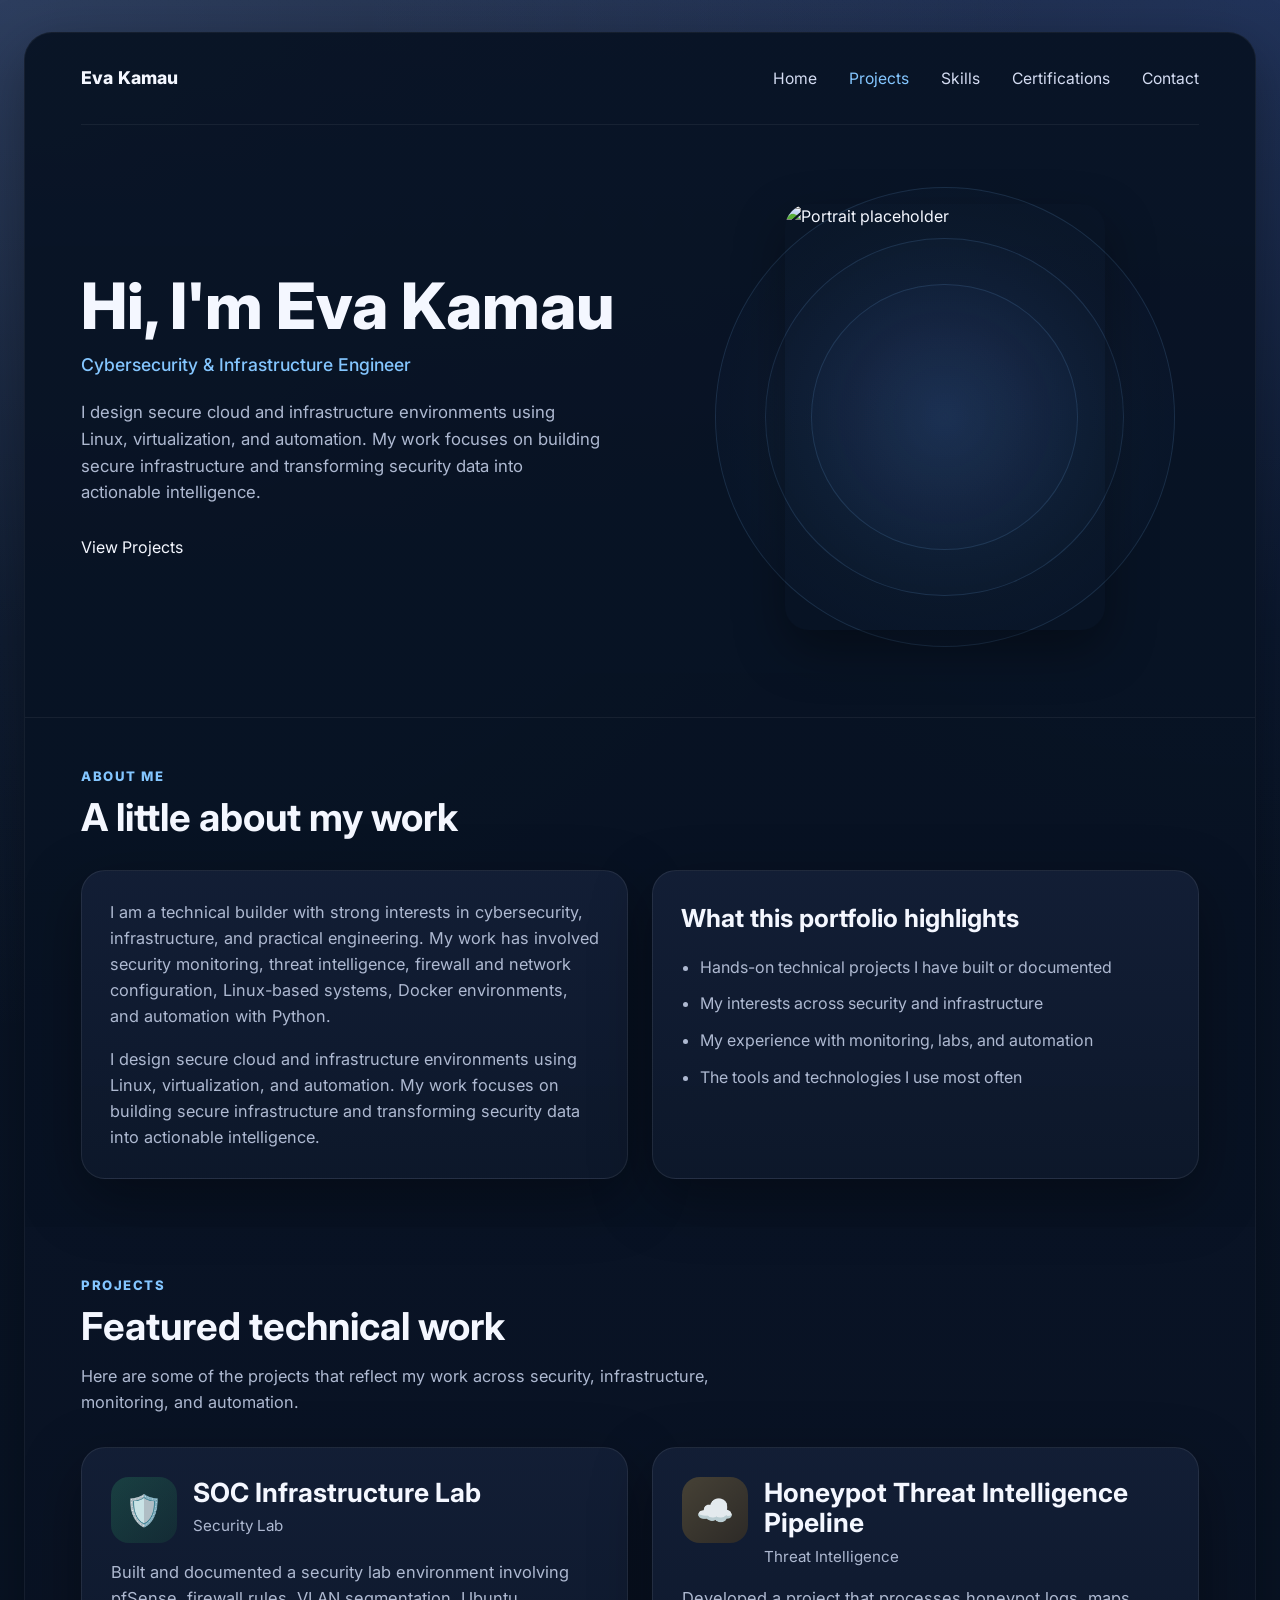
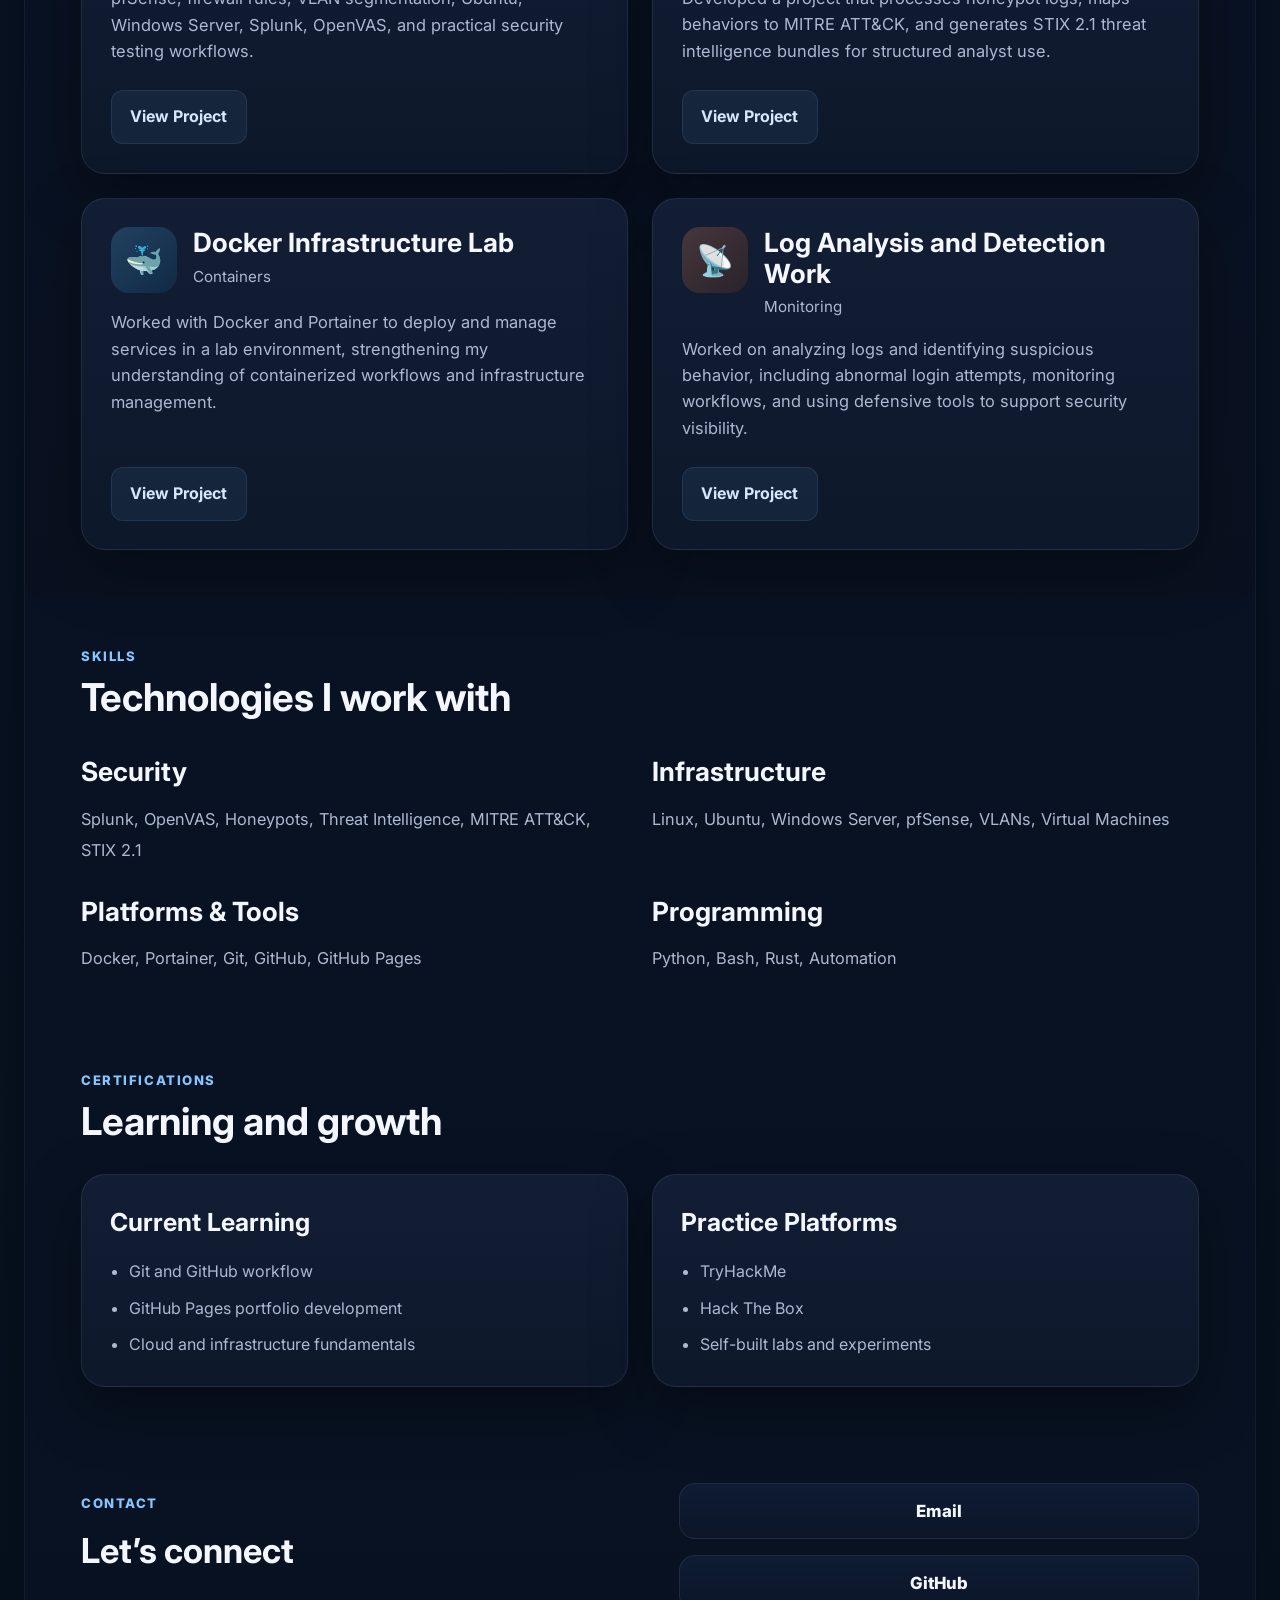
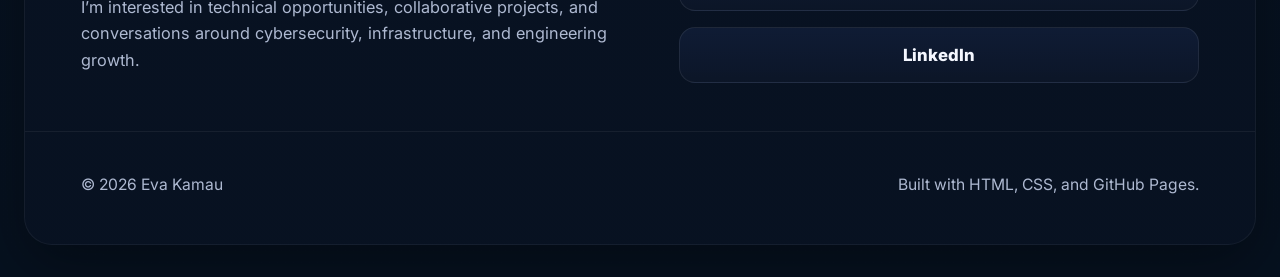
==== commit 452d93d4: "Update soc infrastructure project link in index.html" ====
--- a/index.html
+++ b/index.html
@@ -119,7 +119,7 @@
             </p>
 
             <div class="project-actions">
-              <a href="#" class="project-btn">View Project</a>
+              <a href="projects/soc-lab.html" class="project-btn">View Project</a>
             </div>
           </article>
 
--- a/style.css
+++ b/style.css
@@ -1,17 +1,18 @@
 :root {
-  --bg: #07111f;
-  --bg-alt: #0b1830;
-  --panel: rgba(16, 29, 54, 0.78);
-  --border: rgba(160, 184, 220, 0.14);
-  --text: #eef4ff;
-  --muted: #aebbd6;
-  --primary: #79b8ff;
-  --primary-strong: #5e9eff;
-  --accent: #9fd4ff;
-  --shadow: 0 18px 44px rgba(0, 0, 0, 0.28);
-  --radius: 22px;
+  --bg: #0b1424;
+  --bg-soft: #111f36;
+  --panel: rgba(19, 31, 54, 0.94);
+  --panel-hover: rgba(24, 38, 66, 0.98);
+  --border: rgba(255, 255, 255, 0.08);
+  --text: #f4f7ff;
+  --muted: #aeb9d1;
+  --accent: #84c6ff;
+  --button: #77bcff;
+  --button-dark: #1f3557;
+  --shadow: 0 20px 60px rgba(0, 0, 0, 0.35);
+  --radius: 24px;
   --radius-sm: 14px;
-  --max-width: 1160px;
+  --max-width: 1380px;
 }
 
 * {
@@ -26,11 +27,11 @@
   margin: 0;
   font-family: "Inter", sans-serif;
   color: var(--text);
+  background:
+    radial-gradient(circle at top left, rgba(133, 178, 255, 0.15), transparent 28%),
+    radial-gradient(circle at top right, rgba(58, 118, 255, 0.12), transparent 25%),
+    linear-gradient(180deg, #1e2a43 0%, #091426 18%, #06111f 100%);
   line-height: 1.6;
-  background:
-    radial-gradient(circle at top right, rgba(94, 158, 255, 0.12), transparent 24%),
-    radial-gradient(circle at bottom left, rgba(121, 184, 255, 0.07), transparent 28%),
-    var(--bg);
 }
 
 a {
@@ -38,369 +39,467 @@
   text-decoration: none;
 }
 
-.container {
-  width: min(var(--max-width), calc(100% - 2rem));
-  margin: 0 auto;
+.page-shell {
+  width: min(var(--max-width), calc(100% - 3rem));
+  margin: 2rem auto;
+  background: linear-gradient(180deg, rgba(8, 19, 36, 0.95), rgba(8, 18, 34, 0.98));
+  border: 1px solid rgba(255, 255, 255, 0.05);
+  border-radius: 28px;
+  overflow: hidden;
+  box-shadow: var(--shadow);
 }
 
 .site-header {
-  padding: 1.2rem 0 3.5rem;
-  border-bottom: 1px solid rgba(255, 255, 255, 0.05);
+  padding: 0 3.5rem 2rem;
+  border-bottom: 1px solid rgba(255, 255, 255, 0.06);
 }
 
 .navbar {
+  min-height: 92px;
   display: flex;
   align-items: center;
   justify-content: space-between;
   gap: 1rem;
-  padding: 0.8rem 0;
+  border-bottom: 1px solid rgba(255, 255, 255, 0.06);
 }
 
 .logo {
-  font-size: 1.12rem;
+  font-size: 1.1rem;
   font-weight: 800;
-  letter-spacing: 0.02em;
+  letter-spacing: 0.01em;
 }
 
 .nav-links {
   list-style: none;
   display: flex;
-  gap: 1.25rem;
+  gap: 2rem;
+  padding: 0;
   margin: 0;
-  padding: 0;
 }
 
 .nav-links a {
-  color: var(--muted);
-  font-size: 0.96rem;
+  color: #d4dcf2;
+  font-size: 0.98rem;
   transition: color 0.2s ease;
 }
 
-.nav-links a:hover {
-  color: var(--text);
+.nav-links a:hover,
+.nav-links a.active {
+  color: var(--accent);
 }
 
 .hero {
+  min-height: 560px;
   display: grid;
-  grid-template-columns: 1.2fr 0.8fr;
-  gap: 2rem;
-  align-items: center;
-  padding: 4.2rem 0 0.5rem;
-}
-
-.eyebrow,
-.section-label,
-.project-type,
-.card-label {
+  grid-template-columns: 1.05fr 0.95fr;
+  align-items: center;
+  gap: 3rem;
+  padding: 3.5rem 0 2rem;
+}
+
+.hero-copy {
+  max-width: 580px;
+}
+
+.hero-copy h1 {
+  font-size: clamp(3rem, 5vw, 4.4rem);
+  line-height: 1.02;
+  margin: 0 0 0.8rem;
+  font-weight: 800;
+}
+
+.hero-role {
+  font-size: 1.1rem;
+  color: var(--accent);
+  margin: 0 0 1.2rem;
+  font-weight: 500;
+}
+
+.hero-text {
+  font-size: 1.05rem;
+  color: var(--muted);
+  margin: 0 0 1.8rem;
+  max-width: 520px;
+}
+
+.hero-visual {
+  position: relative;
+  width: 100%;
+  max-width: 460px;
+  aspect-ratio: 1 / 1;
+  margin: 0 auto;
+  display: flex;
+  align-items: center;
+  justify-content: center;
+}
+
+.hero-visual img {
+  position: relative;
+  z-index: 2;
+  width: 72%;
+  max-width: 320px;
+  aspect-ratio: 3 / 4;
+  object-fit: cover;
+  border-radius: 24px;
+  box-shadow: 0 20px 50px rgba(0, 0, 0, 0.35);
+}
+
+.glow-ring {
+  position: absolute;
+  border-radius: 50%;
+  border: 1px solid rgba(121, 188, 255, 0.14);
+  background: radial-gradient(circle, rgba(105, 162, 255, 0.08), rgba(0, 0, 0, 0));
+}
+
+.ring-1 {
+  width: 100%;
+  height: 100%;
+  z-index: 0;
+}
+
+.ring-2 {
+  width: 78%;
+  height: 78%;
+  z-index: 0;
+}
+
+.ring-3 {
+  width: 58%;
+  height: 58%;
+  z-index: 0;
+}
+
+.content-section {
+  padding: 3rem 3.5rem;
+}
+
+.projects-section {
+  background: linear-gradient(180deg, rgba(9, 19, 37, 0.92), rgba(9, 17, 32, 0.95));
+}
+
+.section-intro {
+  margin-bottom: 2rem;
+}
+
+.section-label {
+  margin: 0 0 0.55rem;
+  color: var(--accent);
+  font-size: 0.82rem;
+  font-weight: 800;
   text-transform: uppercase;
-  letter-spacing: 0.08em;
-  font-size: 0.78rem;
-  font-weight: 700;
-  color: var(--accent);
-}
-
-.hero h1 {
-  margin: 0.55rem 0 1rem;
-  font-size: clamp(2.3rem, 4vw, 4rem);
-  line-height: 1.05;
-  max-width: 680px;
-}
-
-.hero-text,
-.section-text,
-.card p,
-.project-description,
-.snapshot-list,
-.content-list {
-  color: var(--muted);
-}
-
-.hero-text {
-  max-width: 680px;
-  font-size: 1.05rem;
-  margin-bottom: 1.6rem;
-}
-
-.hero-actions {
-  display: flex;
-  flex-wrap: wrap;
-  gap: 0.9rem;
-  margin-bottom: 1.4rem;
-}
-
-.btn {
-  display: inline-flex;
-  align-items: center;
-  justify-content: center;
-  min-height: 48px;
-  padding: 0.82rem 1.2rem;
-  border-radius: 999px;
-  font-weight: 700;
-  border: 1px solid transparent;
-  transition: transform 0.2s ease, background 0.2s ease, border-color 0.2s ease;
-}
-
-.btn:hover {
-  transform: translateY(-2px);
-}
-
-.btn-primary {
-  background: linear-gradient(135deg, var(--primary), var(--primary-strong));
-  color: #071426;
-}
-
-.btn-secondary {
-  background: rgba(255, 255, 255, 0.03);
-  border-color: var(--border);
-  color: var(--text);
-}
-
-.hero-tags,
-.badge-group {
-  display: flex;
-  flex-wrap: wrap;
-  gap: 0.65rem;
-}
-
-.hero-tags span,
-.badge {
-  display: inline-flex;
-  align-items: center;
-  min-height: 34px;
-  padding: 0.45rem 0.8rem;
-  border-radius: 999px;
-  font-size: 0.88rem;
-  font-weight: 600;
-}
-
-.hero-tags span {
-  background: rgba(255, 255, 255, 0.04);
-  color: var(--muted);
-  border: 1px solid var(--border);
-}
-
-.hero-card,
-.card,
-.project-card,
-.skill-card,
-.contact-card {
-  background: linear-gradient(180deg, rgba(255, 255, 255, 0.03), rgba(255, 255, 255, 0.018));
+  letter-spacing: 0.12em;
+}
+
+.section-intro h2 {
+  margin: 0;
+  font-size: clamp(2rem, 3vw, 3rem);
+  line-height: 1.1;
+}
+
+.section-subtext {
+  color: var(--muted);
+  margin: 1rem 0 0;
+  font-size: 1.02rem;
+  max-width: 720px;
+}
+
+.about-grid,
+.projects-grid,
+.skills-grid,
+.certifications-grid,
+.contact-grid {
+  display: grid;
+  gap: 1.5rem;
+}
+
+.about-grid,
+.projects-grid,
+.skills-grid,
+.certifications-grid {
+  grid-template-columns: repeat(2, minmax(0, 1fr));
+}
+
+.info-card,
+.project-card {
+  background: linear-gradient(180deg, rgba(19, 31, 54, 0.96), rgba(13, 24, 43, 0.98));
   border: 1px solid var(--border);
   border-radius: var(--radius);
   box-shadow: var(--shadow);
 }
 
-.hero-card {
-  padding: 1.6rem;
-}
-
-.hero-card h2 {
-  margin: 0.4rem 0 0.8rem;
-  font-size: 1.5rem;
-}
-
-.snapshot-list {
+.info-card {
+  padding: 1.75rem;
+}
+
+.info-card h3 {
+  margin: 0 0 1rem;
+  font-size: 1.55rem;
+}
+
+.info-card p {
+  margin: 0 0 1rem;
+  color: var(--muted);
+  font-size: 1.02rem;
+}
+
+.info-card p:last-child {
+  margin-bottom: 0;
+}
+
+.about-highlight {
+  color: #dce8ff;
+}
+
+.bullet-list {
   margin: 0;
-  padding-left: 1.15rem;
-}
-
-.snapshot-list li + li {
-  margin-top: 0.55rem;
-}
-
-.section {
-  padding: 4.8rem 0;
-}
-
-.section-alt {
-  background: rgba(255, 255, 255, 0.018);
-  border-top: 1px solid rgba(255, 255, 255, 0.04);
-  border-bottom: 1px solid rgba(255, 255, 255, 0.04);
-}
-
-.section-heading {
-  margin-bottom: 1.8rem;
-}
-
-.section-heading h2 {
-  font-size: clamp(1.8rem, 3vw, 2.6rem);
-  margin: 0.35rem 0 0.45rem;
-}
-
-.about-grid,
-.projects-grid,
-.skills-grid {
-  display: grid;
-  gap: 1.25rem;
-}
-
-.about-grid {
-  grid-template-columns: repeat(2, minmax(0, 1fr));
-}
-
-.projects-grid {
-  grid-template-columns: repeat(2, minmax(0, 1fr));
-}
-
-.skills-grid {
-  grid-template-columns: repeat(2, minmax(0, 1fr));
-}
-
-.card,
-.project-card,
-.skill-card {
-  padding: 1.5rem;
-}
-
-.card h3,
-.project-card h3,
-.skill-card h3 {
-  margin-top: 0;
-  margin-bottom: 0.75rem;
-  font-size: 1.18rem;
-}
-
-.content-list {
+  padding-left: 1.2rem;
+  color: var(--muted);
+}
+
+.bullet-list li + li {
+  margin-top: 0.7rem;
+}
+
+.project-card {
+  padding: 1.8rem;
+  min-height: 320px;
+  display: flex;
+  flex-direction: column;
+  justify-content: space-between;
+  transition: transform 0.22s ease, border-color 0.22s ease, background 0.22s ease;
+}
+
+.project-card:hover {
+  transform: translateY(-6px);
+  border-color: rgba(132, 198, 255, 0.25);
+  background: linear-gradient(180deg, rgba(24, 38, 66, 0.98), rgba(14, 26, 47, 0.99));
+}
+
+.project-header {
+  display: flex;
+  gap: 1rem;
+  align-items: flex-start;
+  margin-bottom: 1rem;
+}
+
+.project-icon {
+  width: 66px;
+  height: 66px;
+  border-radius: 18px;
+  display: flex;
+  align-items: center;
+  justify-content: center;
+  font-size: 1.9rem;
+  flex-shrink: 0;
+}
+
+.project-icon.green {
+  background: linear-gradient(135deg, rgba(55, 200, 120, 0.2), rgba(29, 96, 63, 0.22));
+}
+
+.project-icon.gold {
+  background: linear-gradient(135deg, rgba(255, 193, 59, 0.22), rgba(145, 92, 0, 0.22));
+}
+
+.project-icon.blue {
+  background: linear-gradient(135deg, rgba(88, 194, 255, 0.22), rgba(18, 90, 133, 0.22));
+}
+
+.project-icon.orange {
+  background: linear-gradient(135deg, rgba(255, 144, 88, 0.22), rgba(128, 57, 16, 0.22));
+}
+
+.project-header h3 {
   margin: 0;
-  padding-left: 1.15rem;
-}
-
-.content-list li + li {
-  margin-top: 0.55rem;
-}
-
-.badge {
-  background: rgba(121, 184, 255, 0.08);
-  border: 1px solid rgba(121, 184, 255, 0.16);
-  color: #dcecff;
-}
-
-.project-type {
-  margin: 0 0 0.4rem;
-}
-
-.project-links {
-  display: flex;
-  flex-wrap: wrap;
+  font-size: 1.65rem;
+  line-height: 1.15;
+}
+
+.project-meta {
+  margin: 0.45rem 0 0;
+  color: var(--muted);
+  font-size: 0.95rem;
+}
+
+.project-text {
+  color: var(--muted);
+  font-size: 1.03rem;
+  margin: 0 0 1.6rem;
+}
+
+.project-actions {
+  margin-top: auto;
+}
+
+.project-btn {
+  display: inline-flex;
+  align-items: center;
+  justify-content: center;
+  min-height: 46px;
+  padding: 0.82rem 1.15rem;
+  border-radius: 12px;
+  background: rgba(119, 188, 255, 0.08);
+  border: 1px solid rgba(119, 188, 255, 0.12);
+  color: #d7e7ff;
+  font-weight: 700;
+  transition: background 0.2s ease, transform 0.2s ease;
+}
+
+.project-btn:hover {
+  background: rgba(119, 188, 255, 0.14);
+  transform: translateY(-2px);
+}
+
+.skill-column {
+  padding: 0;
+}
+
+.skill-column h3 {
+  margin: 0 0 0.7rem;
+  font-size: 1.65rem;
+}
+
+.skill-column p {
+  margin: 0;
+  color: var(--muted);
+  font-size: 1.02rem;
+  line-height: 1.9;
+}
+
+.contact-grid {
+  grid-template-columns: 1.05fr 0.95fr;
+  align-items: center;
+}
+
+.contact-copy h2 {
+  margin: 0 0 0.8rem;
+  font-size: 2.15rem;
+}
+
+.contact-links {
+  display: flex;
+  flex-direction: column;
   gap: 1rem;
-  margin-top: 1rem;
-}
-
-.text-link {
-  color: var(--primary);
-  font-weight: 700;
-}
-
-.text-link:hover {
-  color: #a9d8ff;
-}
-
-.contact-section {
-  padding-top: 4rem;
-}
-
-.contact-card {
-  display: grid;
-  grid-template-columns: 1.2fr 0.8fr;
-  gap: 1.5rem;
-  padding: 1.8rem;
-  align-items: center;
-}
-
-.contact-links {
-  display: flex;
-  flex-direction: column;
-  gap: 0.9rem;
-}
-
-.contact-button {
+}
+
+.contact-btn {
+  min-height: 56px;
+  border-radius: 16px;
+  border: 1px solid var(--border);
+  background: linear-gradient(180deg, rgba(16, 29, 54, 0.95), rgba(12, 22, 40, 0.98));
   display: flex;
   align-items: center;
   justify-content: center;
-  min-height: 50px;
-  border-radius: var(--radius-sm);
-  border: 1px solid var(--border);
-  background: rgba(255, 255, 255, 0.03);
-  font-weight: 700;
+  font-weight: 800;
+  font-size: 1.05rem;
   transition: transform 0.2s ease, border-color 0.2s ease;
 }
 
-.contact-button:hover {
+.contact-btn:hover {
   transform: translateY(-2px);
-  border-color: rgba(121, 184, 255, 0.35);
+  border-color: rgba(132, 198, 255, 0.2);
 }
 
 .site-footer {
-  padding: 1.5rem 0 2.4rem;
-}
-
-.footer-inner {
-  display: flex;
+  min-height: 90px;
+  padding: 1.5rem 3.5rem 2rem;
+  border-top: 1px solid rgba(255, 255, 255, 0.06);
+  display: flex;
+  align-items: center;
   justify-content: space-between;
   gap: 1rem;
   color: var(--muted);
-  font-size: 0.94rem;
-  border-top: 1px solid rgba(255, 255, 255, 0.05);
-  padding-top: 1.15rem;
-}
-
-@media (max-width: 980px) {
+  font-size: 0.98rem;
+}
+
+@media (max-width: 1100px) {
   .hero,
   .about-grid,
   .projects-grid,
   .skills-grid,
-  .contact-card {
+  .certifications-grid,
+  .contact-grid {
     grid-template-columns: 1fr;
   }
 
-  .contact-links {
-    flex-direction: row;
-    flex-wrap: wrap;
-  }
-
-  .contact-button {
-    flex: 1 1 180px;
+  .hero {
+    min-height: auto;
+  }
+
+  .hero-copy {
+    max-width: 100%;
+  }
+}
+
+@media (max-width: 1100px) {
+  .hero,
+  .about-grid,
+  .projects-grid,
+  .skills-grid,
+  .certifications-grid,
+  .contact-grid {
+    grid-template-columns: 1fr;
+  }
+
+  .hero {
+    min-height: auto;
+    gap: 2rem;
+  }
+
+  .hero-copy {
+    max-width: 100%;
+  }
+
+  .hero-visual {
+    max-width: 360px;
   }
 }
 
 @media (max-width: 760px) {
+  .page-shell {
+    width: min(var(--max-width), calc(100% - 1rem));
+    margin: 0.5rem auto;
+    border-radius: 18px;
+  }
+
+  .site-header,
+  .content-section,
+  .site-footer {
+    padding-left: 1.2rem;
+    padding-right: 1.2rem;
+  }
+
   .navbar {
+    min-height: auto;
+    padding: 1rem 0;
     flex-direction: column;
     align-items: flex-start;
   }
 
   .nav-links {
     flex-wrap: wrap;
-    gap: 0.85rem 1rem;
-  }
-
-  .section {
-    padding: 4rem 0;
+    gap: 1rem;
   }
 
   .hero {
-    padding-top: 3rem;
-  }
-
-  .hero h1 {
-    font-size: 2.35rem;
-  }
-
-  .footer-inner {
+    padding-top: 2rem;
+  }
+
+  .hero-copy h1 {
+    font-size: 2.6rem;
+  }
+
+  .hero-visual {
+    max-width: 280px;
+  }
+
+  .hero-visual img {
+    width: 76%;
+    max-width: 220px;
+  }
+
+  .site-footer {
     flex-direction: column;
-  }
-}
-
-@media (max-width: 520px) {
-  .container {
-    width: min(var(--max-width), calc(100% - 1.2rem));
-  }
-
-  .hero-actions {
-    flex-direction: column;
-  }
-
-  .btn {
-    width: 100%;
-  }
-}
+    align-items: flex-start;
+  }
+}
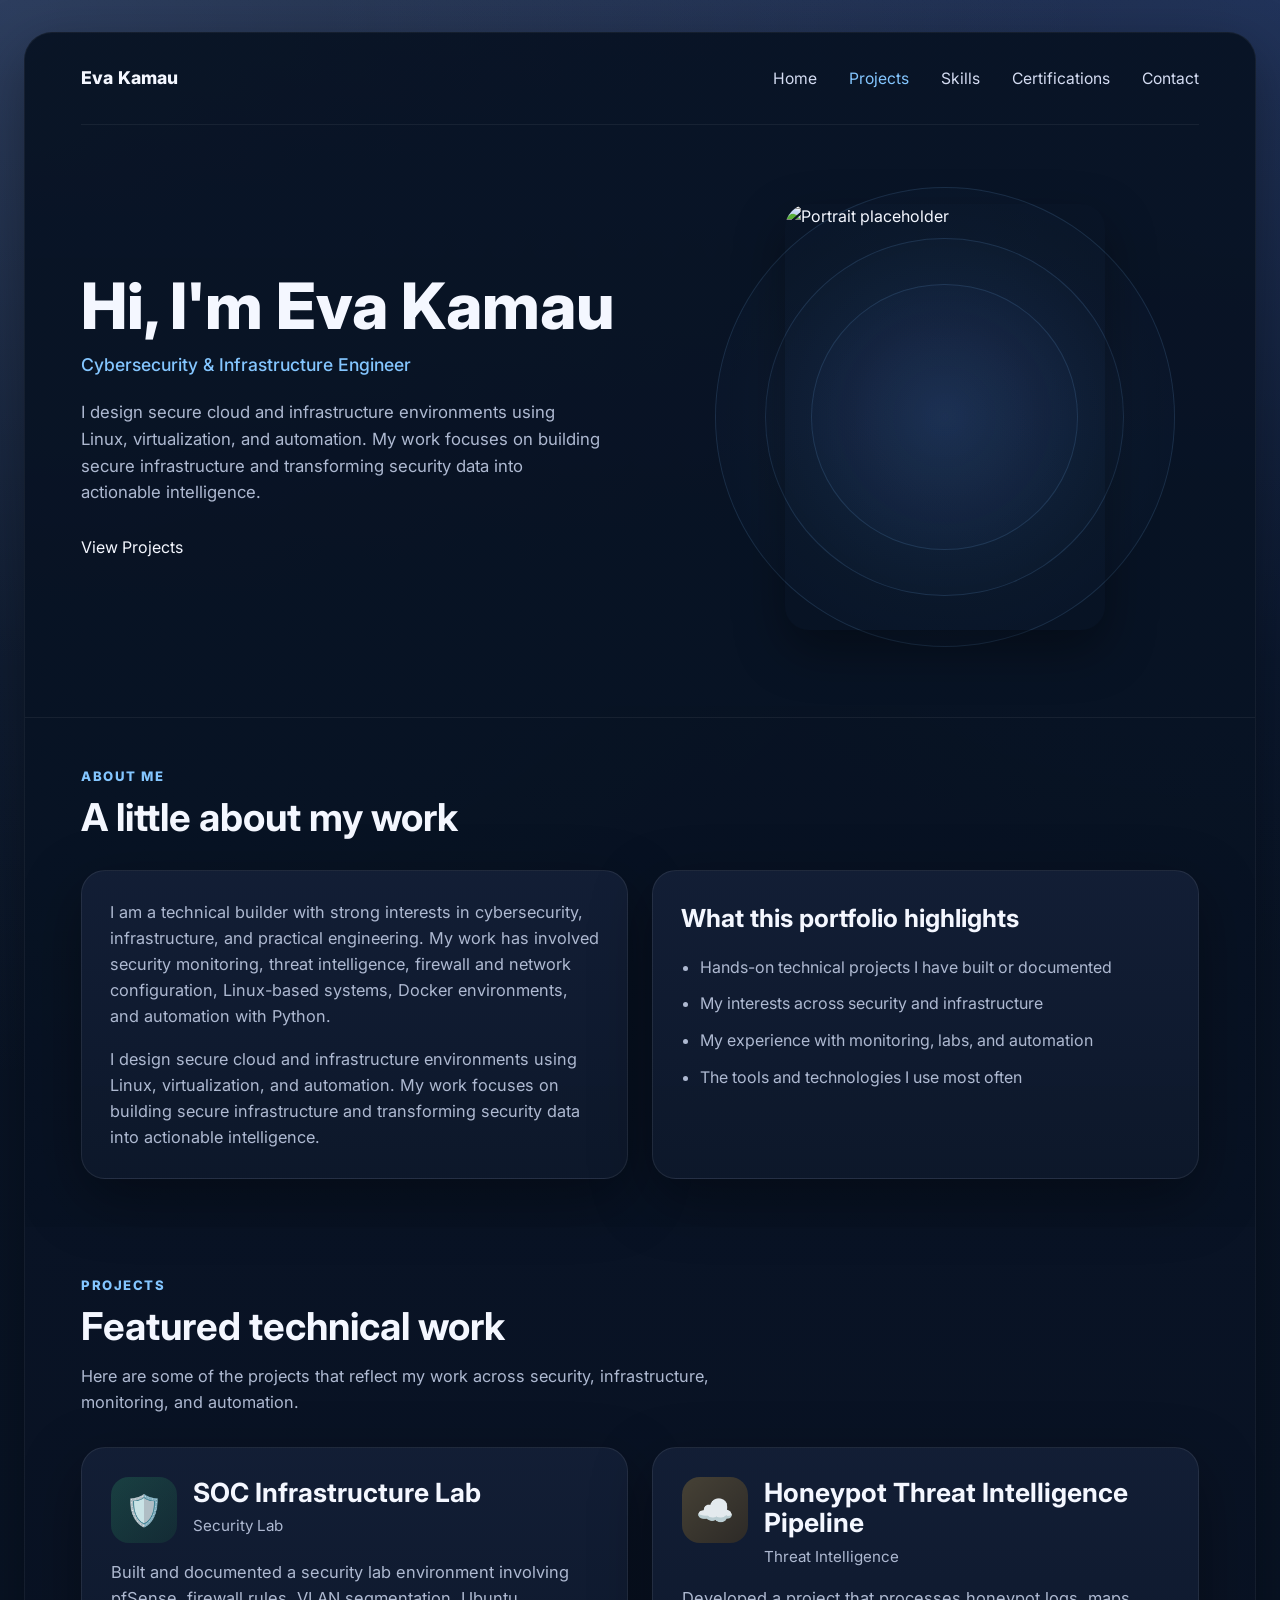
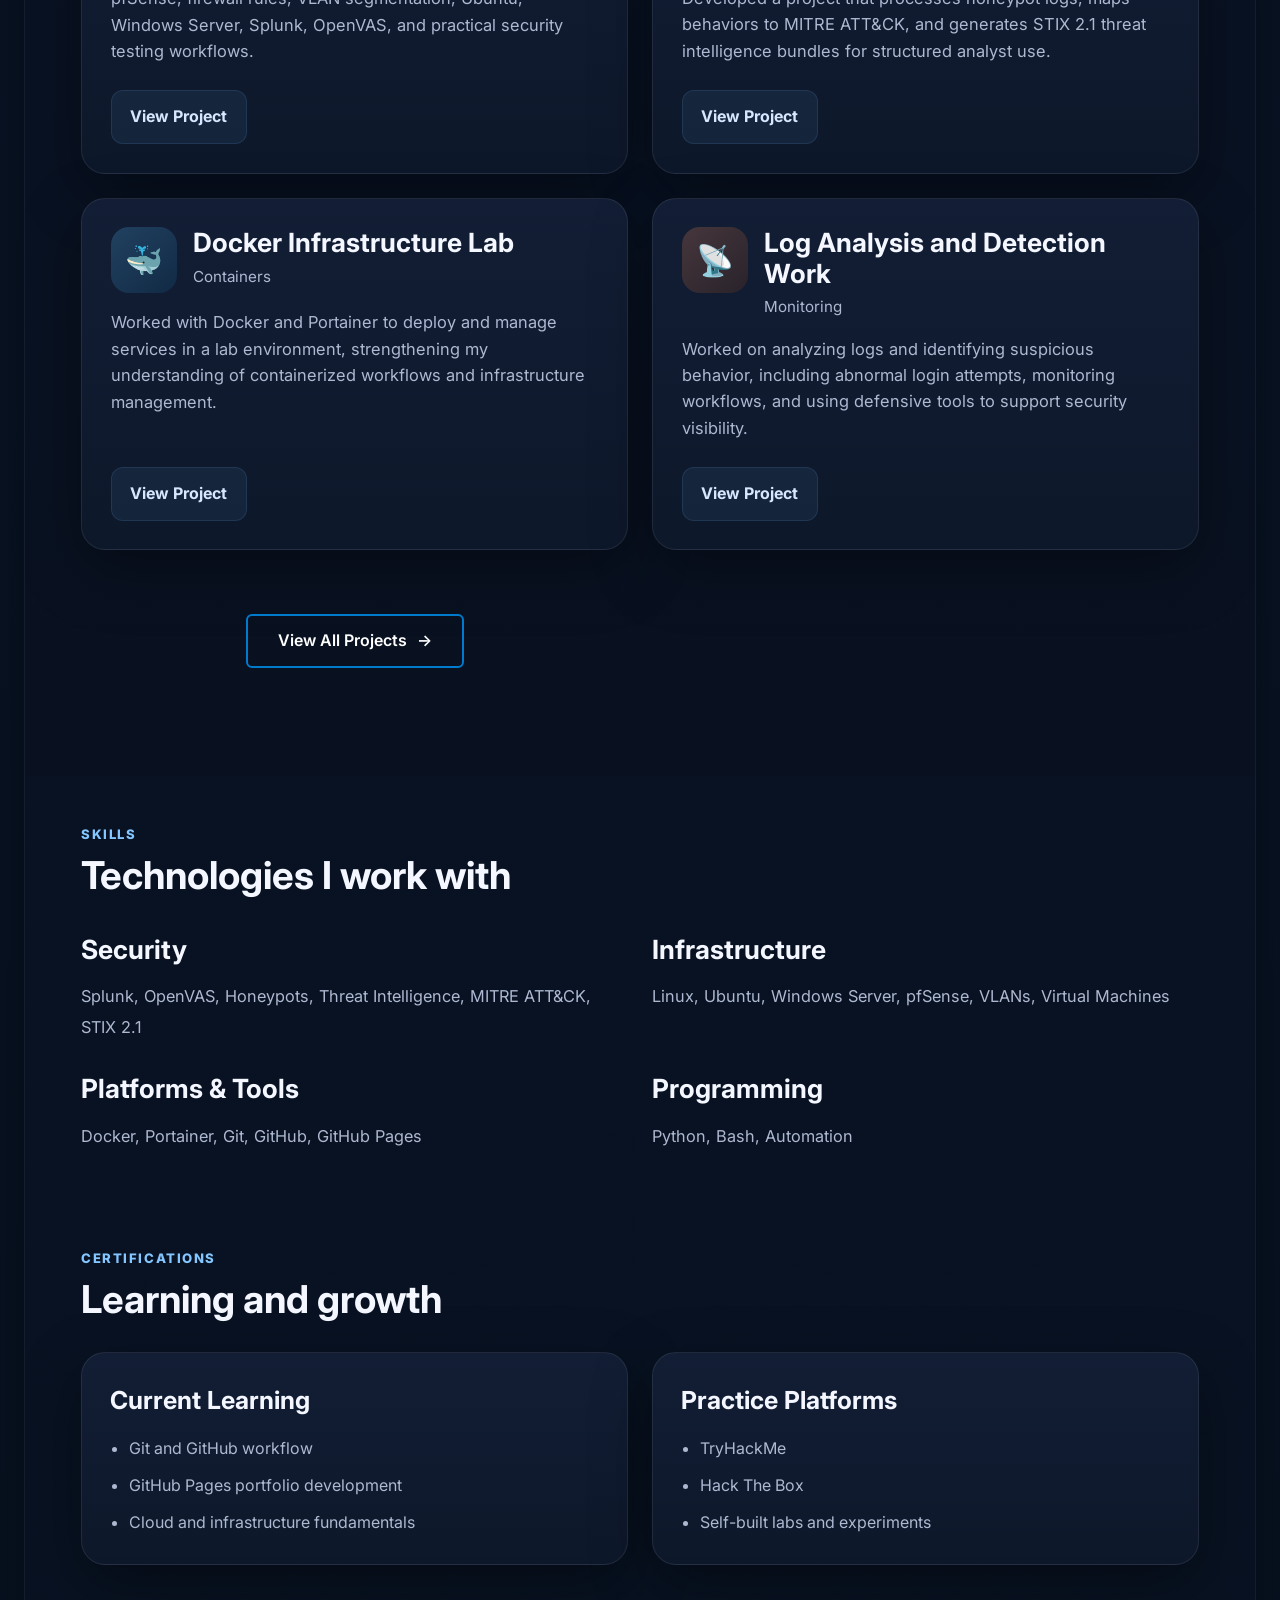
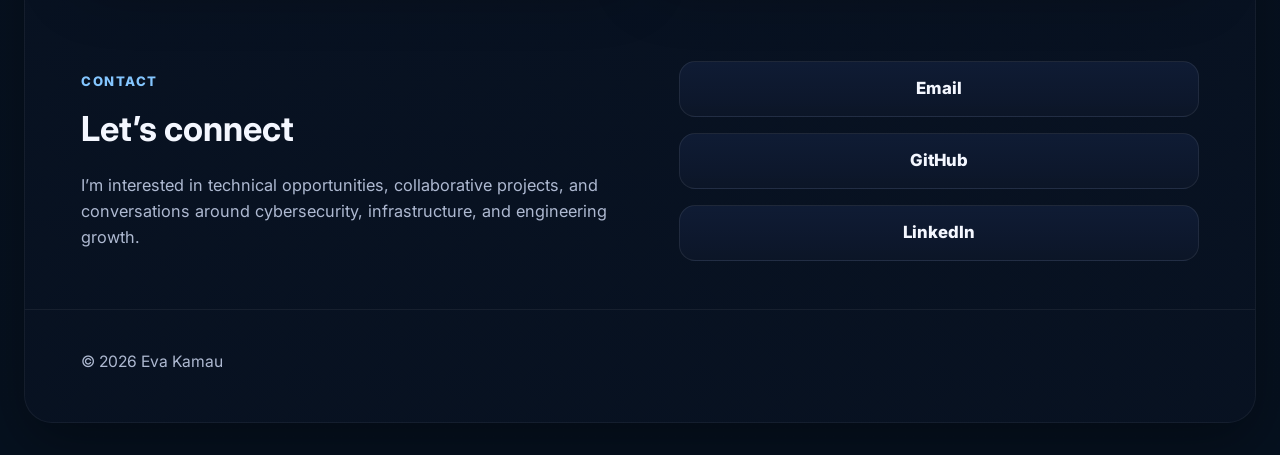
==== commit 4ff4cbc0: "Add dedicated projects page and center view-all button on homepage" ====
--- a/index.html
+++ b/index.html
@@ -24,7 +24,7 @@
 
         <ul class="nav-links">
           <li><a href="#home">Home</a></li>
-          <li><a href="#projects" class="active">Projects</a></li>
+          <li><a href="projects.html" class="active">Projects</a></li>
           <li><a href="#skills">Skills</a></li>
           <li><a href="#certifications">Certifications</a></li>
           <li><a href="#contact">Contact</a></li>
@@ -182,6 +182,12 @@
               <a href="#" class="project-btn">View Project</a>
             </div>
           </article>
+
+          <div class="view-all-container">
+            <a href="projects.html" class="btn-view-all">
+                View All Projects <span class="arrow">→</span>
+            </a>
+          </div>
         </div>
       </section>
 
@@ -209,7 +215,7 @@
 
           <article class="skill-column">
             <h3>Programming</h3>
-            <p>Python, Bash, Rust, Automation</p>
+            <p>Python, Bash, Automation</p>
           </article>
         </div>
       </section>
@@ -263,7 +269,6 @@
 
     <footer class="site-footer">
       <p>© 2026 Eva Kamau</p>
-      <p>Built with HTML, CSS, and GitHub Pages.</p>
     </footer>
   </div>
 </body>
--- a/style.css
+++ b/style.css
@@ -503,3 +503,43 @@
     align-items: flex-start;
   }
 }
+
+/* Container to center the button below your grid */
+.view-all-container {
+    text-align: center;
+    margin-top: 40px;
+    margin-bottom: 60px;
+}
+
+/* The View All Projects button styling */
+.btn-view-all {
+    display: inline-flex;
+    align-items: center;
+    gap: 10px;
+    background-color: transparent;
+    color: #ffffff;
+    text-decoration: none;
+    padding: 12px 30px;
+    font-size: 1rem;
+    font-weight: 600;
+    border: 2px solid #007acc; /* Matches your professional blue accent */
+    border-radius: 6px;
+    transition: all 0.3s ease;
+    cursor: pointer;
+}
+
+/* Arrow slide transition asset */
+.btn-view-all .arrow {
+    transition: transform 0.3s ease;
+}
+
+/* Hover Effect: Background fills up and the arrow nudges forward */
+.btn-view-all:hover {
+    background-color: #007acc;
+    color: #ffffff;
+    box-shadow: 0 0 15px rgba(0, 122, 204, 0.4); /* Subtle cyber glow */
+}
+
+.btn-view-all:hover .arrow {
+    transform: translateX(5px);
+}
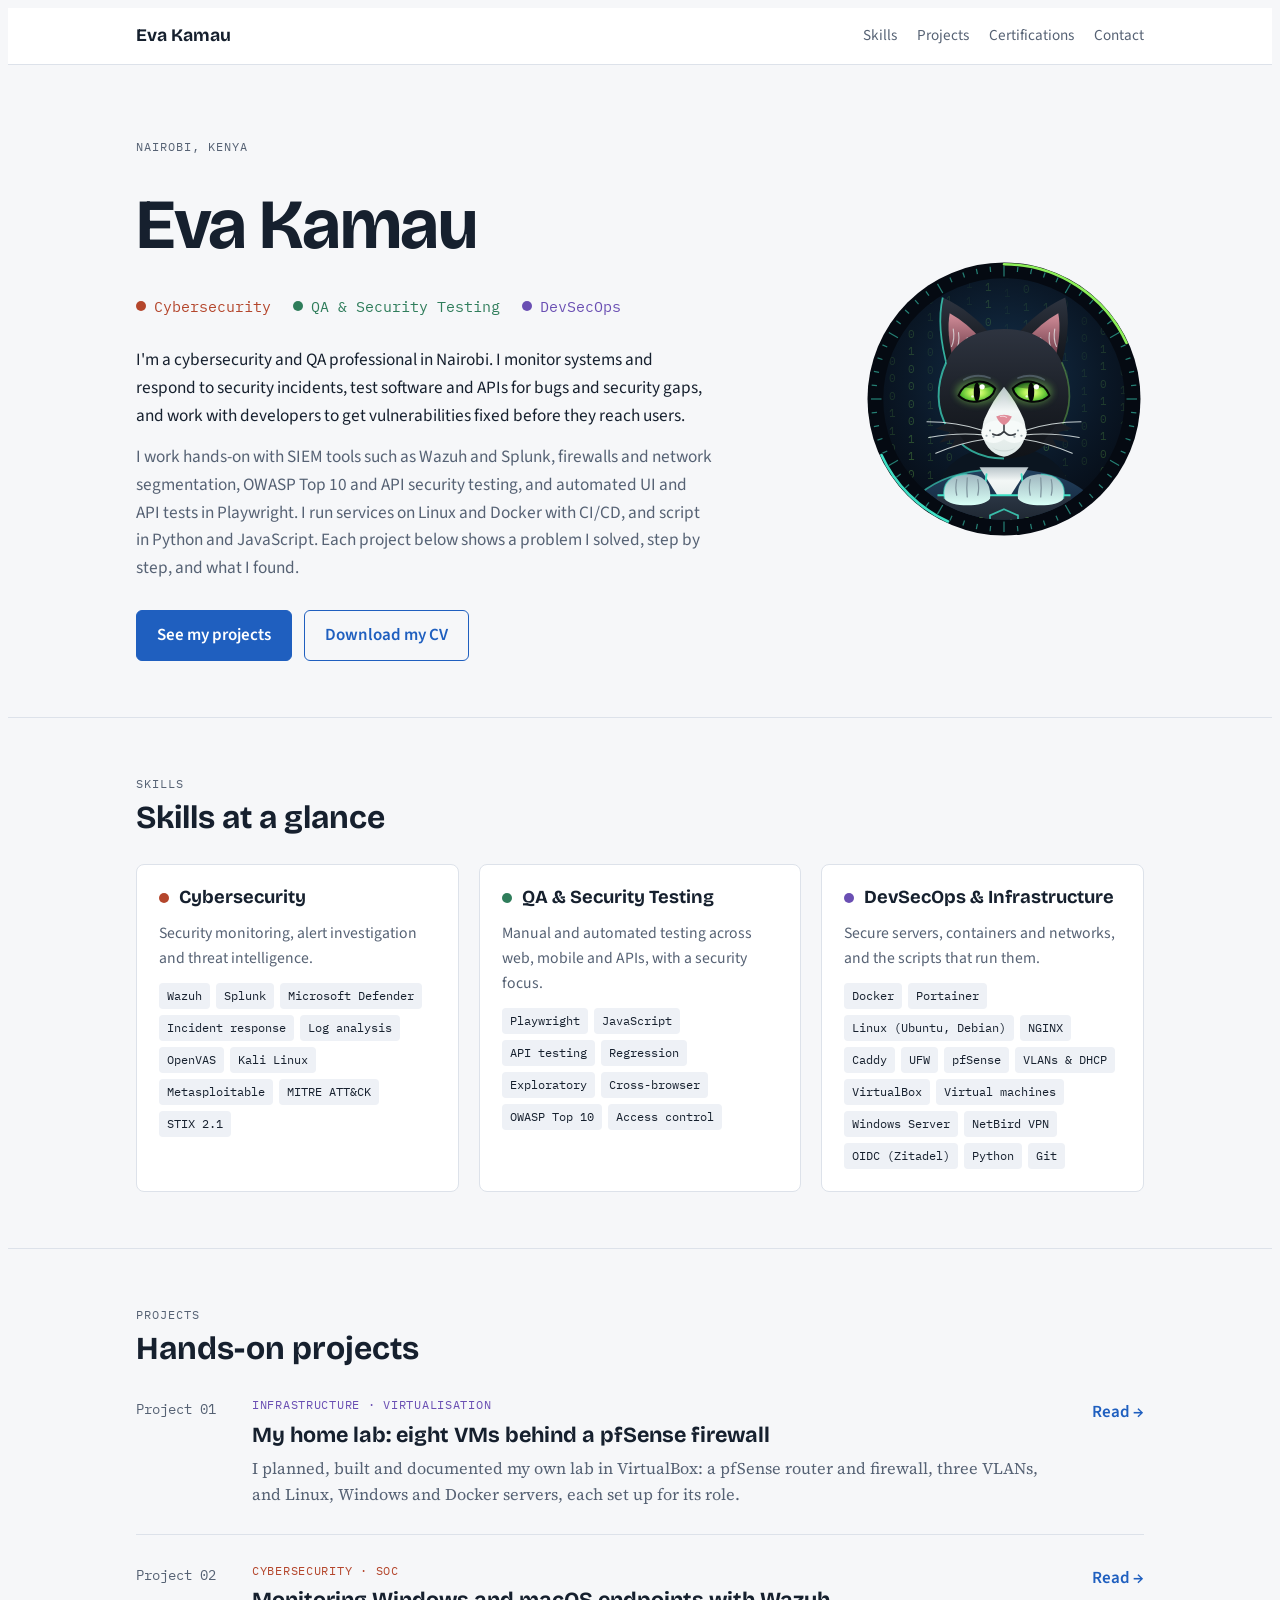
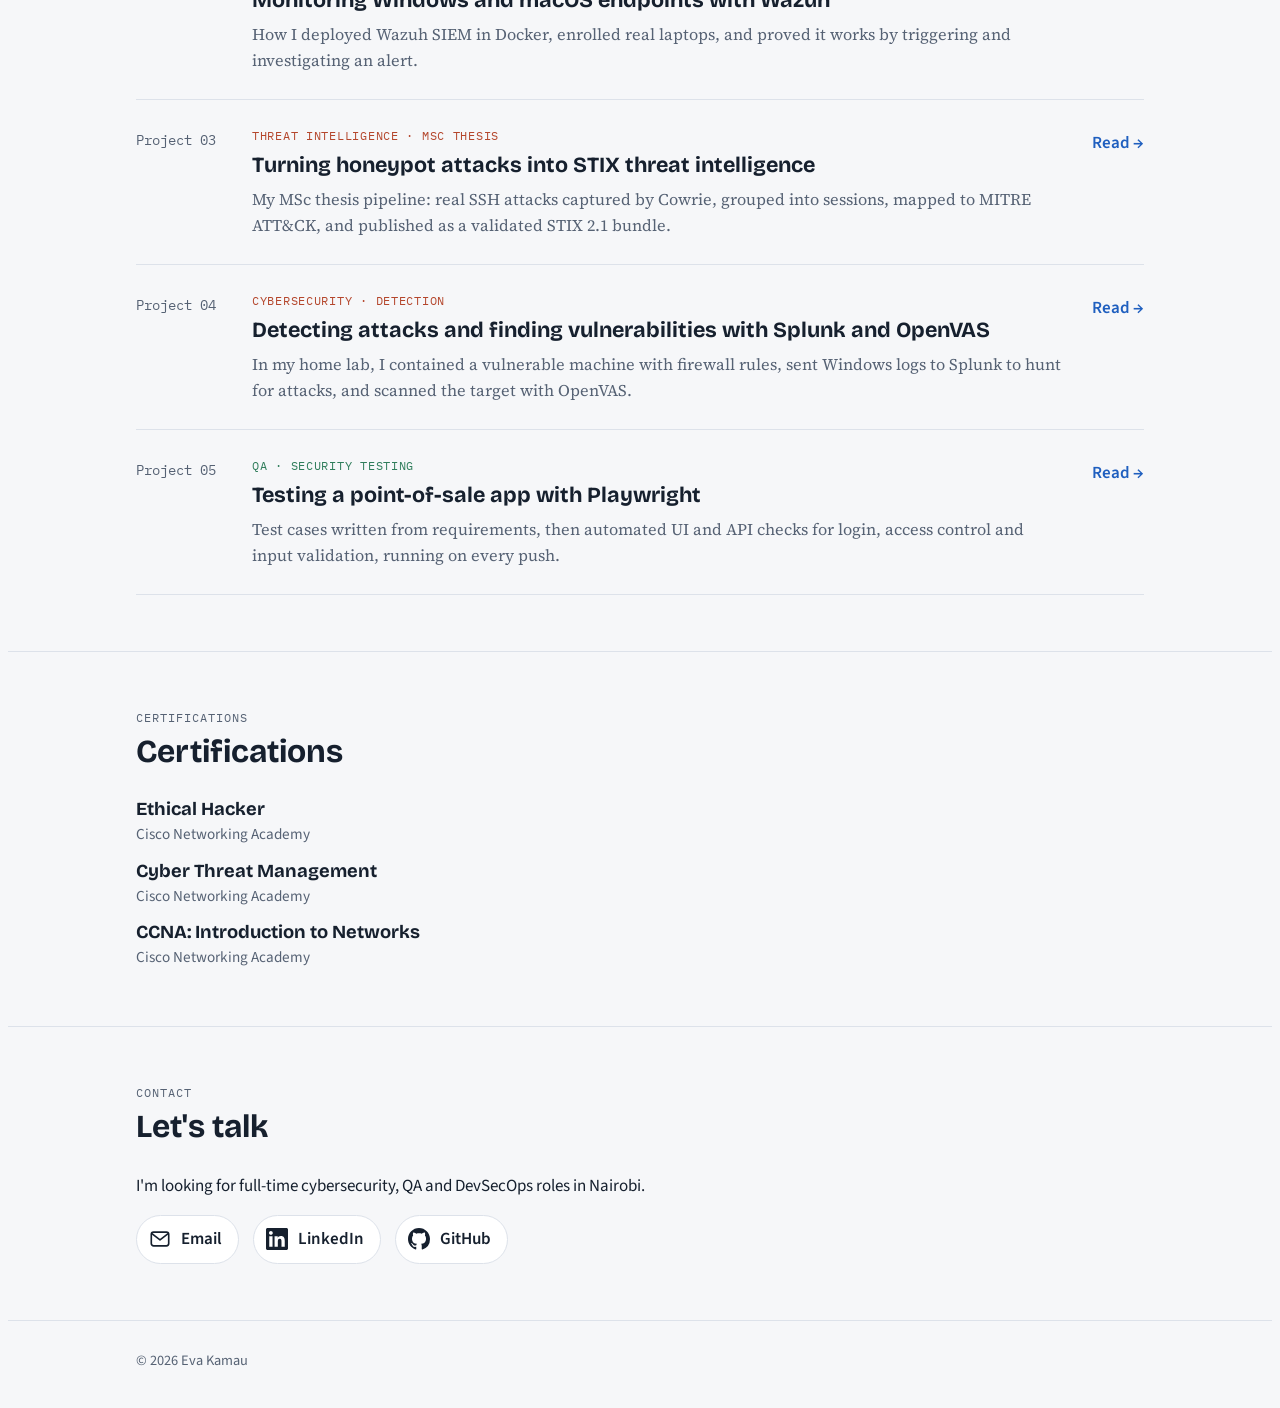
==== commit 21bad632: "New portfolio: projects as case studie New portfolio" ====
--- a/index.html
+++ b/index.html
@@ -1,275 +1,489 @@
-<!DOCTYPE html>
+<!doctype html>
 <html lang="en">
 <head>
-  <meta charset="UTF-8" />
-  <meta name="viewport" content="width=device-width, initial-scale=1.0" />
-  <title>Eva Kamau | Cybersecurity & Infrastructure Engineer</title>
-  <meta
-    name="description"
-    content="Portfolio of Eva Kamau showcasing cybersecurity, infrastructure, threat intelligence, monitoring, and automation projects."
-  />
-  <link rel="preconnect" href="https://fonts.googleapis.com" />
-  <link rel="preconnect" href="https://fonts.gstatic.com" crossorigin />
-  <link
-    href="https://fonts.googleapis.com/css2?family=Inter:wght@400;500;600;700;800&display=swap"
-    rel="stylesheet"
-  />
-  <link rel="stylesheet" href="style.css" />
+<meta charset="utf-8">
+<meta name="viewport" content="width=device-width, initial-scale=1, viewport-fit=cover">
+<title>Eva Kamau Portfolio</title>
+<meta name="description" content="Eva Kamau, cybersecurity, QA and DevSecOps professional in Nairobi.">
+<link rel="preconnect" href="https://fonts.googleapis.com">
+<link rel="preconnect" href="https://fonts.gstatic.com" crossorigin>
+<link rel="stylesheet" href="https://fonts.googleapis.com/css2?family=Bricolage+Grotesque:opsz,wght@12..96,500;12..96,700&family=Source+Sans+3:wght@400;600&family=Source+Serif+4:opsz,wght@8..60,400;8..60,600&family=IBM+Plex+Mono:wght@400;500&display=swap">
+<link rel="stylesheet" href="style.css">
 </head>
 <body>
-  <div class="page-shell">
-    <header class="site-header" id="home">
-      <nav class="navbar">
-        <a href="#home" class="logo">Eva Kamau</a>
-
-        <ul class="nav-links">
-          <li><a href="#home">Home</a></li>
-          <li><a href="projects.html" class="active">Projects</a></li>
-          <li><a href="#skills">Skills</a></li>
-          <li><a href="#certifications">Certifications</a></li>
-          <li><a href="#contact">Contact</a></li>
+<header class="nav">
+  <div class="wrap">
+    <a class="brand" href="index.html">Eva Kamau</a>
+    <nav aria-label="Sections">
+      <ul>
+        <li><a href="index.html#skills">Skills</a></li>
+        <li><a href="index.html#projects">Projects</a></li>
+        <li><a href="index.html#certifications">Certifications</a></li>
+        <li><a href="index.html#contact">Contact</a></li>
+      </ul>
+    </nav>
+  </div>
+</header>
+<main id="top">
+  <section class="hero">
+    <div class="wrap">
+      <div class="hero-text">
+      <p class="eyebrow">Nairobi, Kenya</p>
+      <h1>Eva Kamau</h1>
+      <div class="lanes" aria-label="Focus areas">
+        <span class="lane sec">Cybersecurity</span>
+        <span class="lane qa">QA &amp; Security Testing</span>
+        <span class="lane ops">DevSecOps</span>
+      </div>
+      <div class="about">
+        <p>I'm a cybersecurity and QA professional in Nairobi. I monitor systems and respond to security incidents, test software and APIs for bugs and security gaps, and work with developers to get vulnerabilities fixed before they reach users.</p>
+        <p>I work hands-on with SIEM tools such as Wazuh and Splunk, firewalls and network segmentation, OWASP Top 10 and API security testing, and automated UI and API tests in Playwright. I run services on Linux and Docker with CI/CD, and script in Python and JavaScript. Each project below shows a problem I solved, step by step, and what I found.</p>
+      </div>
+      <div class="actions">
+        <a class="btn primary" href="#projects">See my projects</a>
+        <a class="btn" href="Eva-Kamau-CV.pdf">Download my CV</a>
+      </div>
+      </div>
+      <figure class="avatar">
+        <svg viewBox="0 0 320 320" role="img" aria-label="Avatar: a hooded black cat with white mittens and glowing green eyes, lit by a laptop screen">
+          <defs>
+            <radialGradient id="m-bg" cx="50%" cy="42%" r="60%"><stop offset="0" stop-color="#14304a"/><stop offset=".6" stop-color="#0a1726"/><stop offset="1" stop-color="#050a12"/></radialGradient>
+            <linearGradient id="m-hood" x1="0" y1="0" x2="0" y2="1"><stop offset="0" stop-color="#2a3a52"/><stop offset=".55" stop-color="#18222f"/><stop offset="1" stop-color="#0c1219"/></linearGradient>
+            <radialGradient id="m-face" cx="50%" cy="70%" r="65%"><stop offset="0" stop-color="#1a2028"/><stop offset="1" stop-color="#050709"/></radialGradient>
+            <radialGradient id="m-glow" cx="50%" cy="100%" r="70%"><stop offset="0" stop-color="#3fe0c5" stop-opacity=".55"/><stop offset="1" stop-color="#3fe0c5" stop-opacity="0"/></radialGradient>
+            <radialGradient id="m-eye" cx="50%" cy="45%" r="60%"><stop offset="0" stop-color="#eaffb0"/><stop offset=".45" stop-color="#8ef05a"/><stop offset="1" stop-color="#2f9e3e"/></radialGradient>
+            <linearGradient id="m-mitt" x1="0" y1="1" x2="0" y2="0"><stop offset="0" stop-color="#d9fff6"/><stop offset="1" stop-color="#9fb6bf"/></linearGradient>
+            <linearGradient id="m-lid" x1="0" y1="0" x2="0" y2="1"><stop offset="0" stop-color="#2b3644"/><stop offset="1" stop-color="#121820"/></linearGradient>
+            <filter id="m-blur" x="-50%" y="-50%" width="200%" height="200%"><feGaussianBlur stdDeviation="4"/></filter>
+            <filter id="m-soft" x="-20%" y="-20%" width="140%" height="140%"><feGaussianBlur stdDeviation="1.2"/></filter>
+            <linearGradient id="m-fur" x1="0" y1="0" x2="0" y2="1"><stop offset="0" stop-color="#2e3440"/><stop offset=".6" stop-color="#1a1e25"/><stop offset="1" stop-color="#101318"/></linearGradient>
+            <linearGradient id="m-ear" x1="0" y1="0" x2="0" y2="1"><stop offset="0" stop-color="#e79aa6"/><stop offset="1" stop-color="#6b3644"/></linearGradient>
+            <linearGradient id="m-white" x1="0" y1="0" x2="0" y2="1"><stop offset="0" stop-color="#b9c4c9"/><stop offset=".35" stop-color="#f3f7f6"/><stop offset="1" stop-color="#dfe9e7"/></linearGradient>
+            <linearGradient id="m-hoodie" x1="0" y1="0" x2="0" y2="1"><stop offset="0" stop-color="#22405f"/><stop offset="1" stop-color="#0d1824"/></linearGradient>
+            <radialGradient id="m-iris" cx="50%" cy="55%" r="55%"><stop offset="0" stop-color="#f2ffb0"/><stop offset=".35" stop-color="#b6f25a"/><stop offset=".8" stop-color="#4fb82f"/><stop offset="1" stop-color="#1f5e1c"/></radialGradient>
+            <clipPath id="m-eyeL"><path d="M108 156 C114 140 136 134 150 148 C146 164 120 168 108 156 Z"/></clipPath>
+            <clipPath id="m-eyeR"><path d="M 212 156 C 206 140 184 134 170 148 C 174 164 200 168 212 156 Z"/></clipPath>
+            <clipPath id="m-clip"><circle cx="160" cy="160" r="138"/></clipPath>
+          </defs>
+          <circle cx="160" cy="160" r="156" fill="#050a12"/>
+          <g fill="none" stroke="#3fe0c5" stroke-opacity=".55" stroke-width="1.4"><line x1="312.0" y1="160.0" x2="300.0" y2="160.0"/>
+<line x1="311.2" y1="175.9" x2="305.2" y2="175.3"/>
+<line x1="308.7" y1="191.6" x2="302.8" y2="190.4"/>
+<line x1="304.6" y1="207.0" x2="298.9" y2="205.1"/>
+<line x1="298.9" y1="221.8" x2="293.4" y2="219.4"/>
+<line x1="291.6" y1="236.0" x2="281.2" y2="230.0"/>
+<line x1="283.0" y1="249.3" x2="278.1" y2="245.8"/>
+<line x1="273.0" y1="261.7" x2="268.5" y2="257.7"/>
+<line x1="261.7" y1="273.0" x2="257.7" y2="268.5"/>
+<line x1="249.3" y1="283.0" x2="245.8" y2="278.1"/>
+<line x1="236.0" y1="291.6" x2="230.0" y2="281.2"/>
+<line x1="221.8" y1="298.9" x2="219.4" y2="293.4"/>
+<line x1="207.0" y1="304.6" x2="205.1" y2="298.9"/>
+<line x1="191.6" y1="308.7" x2="190.4" y2="302.8"/>
+<line x1="175.9" y1="311.2" x2="175.3" y2="305.2"/>
+<line x1="160.0" y1="312.0" x2="160.0" y2="300.0"/>
+<line x1="144.1" y1="311.2" x2="144.7" y2="305.2"/>
+<line x1="128.4" y1="308.7" x2="129.6" y2="302.8"/>
+<line x1="113.0" y1="304.6" x2="114.9" y2="298.9"/>
+<line x1="98.2" y1="298.9" x2="100.6" y2="293.4"/>
+<line x1="84.0" y1="291.6" x2="90.0" y2="281.2"/>
+<line x1="70.7" y1="283.0" x2="74.2" y2="278.1"/>
+<line x1="58.3" y1="273.0" x2="62.3" y2="268.5"/>
+<line x1="47.0" y1="261.7" x2="51.5" y2="257.7"/>
+<line x1="37.0" y1="249.3" x2="41.9" y2="245.8"/>
+<line x1="28.4" y1="236.0" x2="38.8" y2="230.0"/>
+<line x1="21.1" y1="221.8" x2="26.6" y2="219.4"/>
+<line x1="15.4" y1="207.0" x2="21.1" y2="205.1"/>
+<line x1="11.3" y1="191.6" x2="17.2" y2="190.4"/>
+<line x1="8.8" y1="175.9" x2="14.8" y2="175.3"/>
+<line x1="8.0" y1="160.0" x2="20.0" y2="160.0"/>
+<line x1="8.8" y1="144.1" x2="14.8" y2="144.7"/>
+<line x1="11.3" y1="128.4" x2="17.2" y2="129.6"/>
+<line x1="15.4" y1="113.0" x2="21.1" y2="114.9"/>
+<line x1="21.1" y1="98.2" x2="26.6" y2="100.6"/>
+<line x1="28.4" y1="84.0" x2="38.8" y2="90.0"/>
+<line x1="37.0" y1="70.7" x2="41.9" y2="74.2"/>
+<line x1="47.0" y1="58.3" x2="51.5" y2="62.3"/>
+<line x1="58.3" y1="47.0" x2="62.3" y2="51.5"/>
+<line x1="70.7" y1="37.0" x2="74.2" y2="41.9"/>
+<line x1="84.0" y1="28.4" x2="90.0" y2="38.8"/>
+<line x1="98.2" y1="21.1" x2="100.6" y2="26.6"/>
+<line x1="113.0" y1="15.4" x2="114.9" y2="21.1"/>
+<line x1="128.4" y1="11.3" x2="129.6" y2="17.2"/>
+<line x1="144.1" y1="8.8" x2="144.7" y2="14.8"/>
+<line x1="160.0" y1="8.0" x2="160.0" y2="20.0"/>
+<line x1="175.9" y1="8.8" x2="175.3" y2="14.8"/>
+<line x1="191.6" y1="11.3" x2="190.4" y2="17.2"/>
+<line x1="207.0" y1="15.4" x2="205.1" y2="21.1"/>
+<line x1="221.8" y1="21.1" x2="219.4" y2="26.6"/>
+<line x1="236.0" y1="28.4" x2="230.0" y2="38.8"/>
+<line x1="249.3" y1="37.0" x2="245.8" y2="41.9"/>
+<line x1="261.7" y1="47.0" x2="257.7" y2="51.5"/>
+<line x1="273.0" y1="58.3" x2="268.5" y2="62.3"/>
+<line x1="283.0" y1="70.7" x2="278.1" y2="74.2"/>
+<line x1="291.6" y1="84.0" x2="281.2" y2="90.0"/>
+<line x1="298.9" y1="98.2" x2="293.4" y2="100.6"/>
+<line x1="304.6" y1="113.0" x2="298.9" y2="114.9"/>
+<line x1="308.7" y1="128.4" x2="302.8" y2="129.6"/>
+<line x1="311.2" y1="144.1" x2="305.2" y2="144.7"/></g>
+          <path d="M160 6 A154 154 0 0 1 300 96" fill="none" stroke="#8ef05a" stroke-width="3" stroke-linecap="round"/>
+          <path d="M20 224 A154 154 0 0 0 96 300" fill="none" stroke="#3fe0c5" stroke-width="3" stroke-linecap="round"/>
+          <g clip-path="url(#m-clip)">
+            <rect width="320" height="320" fill="url(#m-bg)"/>
+            <g fill="#8ef05a" font-family="IBM Plex Mono, ui-monospace, monospace" font-size="13"><text x="28" y="1" opacity="0.07">1</text>
+<text x="28" y="21" opacity="0.08">0</text>
+<text x="28" y="41" opacity="0.09">0</text>
+<text x="28" y="61" opacity="0.10">0</text>
+<text x="28" y="81" opacity="0.10">1</text>
+<text x="28" y="101" opacity="0.11">0</text>
+<text x="28" y="121" opacity="0.12">0</text>
+<text x="28" y="141" opacity="0.13">0</text>
+<text x="28" y="161" opacity="0.13">0</text>
+<text x="28" y="181" opacity="0.14">1</text>
+<text x="28" y="201" opacity="0.15">1</text>
+<text x="28" y="221" opacity="0.16">0</text>
+<text x="28" y="241" opacity="0.16">0</text>
+<text x="28" y="261" opacity="0.17">0</text>
+<text x="50" y="30" opacity="0.13">0</text>
+<text x="50" y="50" opacity="0.14">0</text>
+<text x="50" y="70" opacity="0.16">0</text>
+<text x="50" y="90" opacity="0.17">0</text>
+<text x="50" y="110" opacity="0.18">1</text>
+<text x="50" y="130" opacity="0.20">0</text>
+<text x="50" y="150" opacity="0.21">0</text>
+<text x="50" y="170" opacity="0.22">0</text>
+<text x="50" y="190" opacity="0.24">0</text>
+<text x="50" y="210" opacity="0.25">1</text>
+<text x="50" y="230" opacity="0.27">1</text>
+<text x="50" y="250" opacity="0.28">0</text>
+<text x="50" y="270" opacity="0.29">0</text>
+<text x="50" y="290" opacity="0.31">1</text>
+<text x="72" y="31" opacity="0.07">0</text>
+<text x="72" y="51" opacity="0.08">0</text>
+<text x="72" y="71" opacity="0.09">1</text>
+<text x="72" y="91" opacity="0.10">0</text>
+<text x="72" y="111" opacity="0.10">0</text>
+<text x="72" y="131" opacity="0.11">0</text>
+<text x="72" y="151" opacity="0.12">0</text>
+<text x="72" y="171" opacity="0.13">1</text>
+<text x="72" y="191" opacity="0.13">1</text>
+<text x="72" y="211" opacity="0.14">1</text>
+<text x="72" y="231" opacity="0.15">1</text>
+<text x="72" y="251" opacity="0.16">1</text>
+<text x="72" y="271" opacity="0.16">1</text>
+<text x="72" y="291" opacity="0.17">1</text>
+<text x="94" y="11" opacity="0.08">0</text>
+<text x="94" y="31" opacity="0.09">1</text>
+<text x="94" y="51" opacity="0.10">1</text>
+<text x="94" y="71" opacity="0.10">1</text>
+<text x="94" y="91" opacity="0.11">1</text>
+<text x="94" y="111" opacity="0.12">1</text>
+<text x="94" y="131" opacity="0.13">0</text>
+<text x="94" y="151" opacity="0.13">0</text>
+<text x="94" y="171" opacity="0.14">1</text>
+<text x="94" y="191" opacity="0.15">0</text>
+<text x="94" y="211" opacity="0.16">1</text>
+<text x="94" y="231" opacity="0.16">0</text>
+<text x="94" y="251" opacity="0.17">1</text>
+<text x="116" y="13" opacity="0.05">0</text>
+<text x="116" y="33" opacity="0.05">1</text>
+<text x="116" y="53" opacity="0.06">1</text>
+<text x="116" y="73" opacity="0.06">1</text>
+<text x="116" y="93" opacity="0.07">1</text>
+<text x="116" y="113" opacity="0.07">1</text>
+<text x="116" y="133" opacity="0.08">0</text>
+<text x="116" y="153" opacity="0.08">0</text>
+<text x="116" y="173" opacity="0.09">1</text>
+<text x="116" y="193" opacity="0.09">1</text>
+<text x="116" y="213" opacity="0.10">0</text>
+<text x="116" y="233" opacity="0.10">0</text>
+<text x="116" y="253" opacity="0.11">1</text>
+<text x="116" y="273" opacity="0.11">1</text>
+<text x="138" y="16" opacity="0.14">0</text>
+<text x="138" y="36" opacity="0.16">1</text>
+<text x="138" y="56" opacity="0.17">1</text>
+<text x="138" y="76" opacity="0.18">0</text>
+<text x="138" y="96" opacity="0.20">0</text>
+<text x="138" y="116" opacity="0.21">1</text>
+<text x="138" y="136" opacity="0.22">0</text>
+<text x="138" y="156" opacity="0.24">0</text>
+<text x="138" y="176" opacity="0.25">1</text>
+<text x="138" y="196" opacity="0.27">0</text>
+<text x="138" y="216" opacity="0.28">0</text>
+<text x="138" y="236" opacity="0.29">1</text>
+<text x="138" y="256" opacity="0.31">1</text>
+<text x="160" y="23" opacity="0.05">0</text>
+<text x="160" y="43" opacity="0.05">1</text>
+<text x="160" y="63" opacity="0.06">1</text>
+<text x="160" y="83" opacity="0.06">1</text>
+<text x="160" y="103" opacity="0.07">0</text>
+<text x="160" y="123" opacity="0.07">1</text>
+<text x="160" y="143" opacity="0.08">1</text>
+<text x="160" y="163" opacity="0.08">1</text>
+<text x="160" y="183" opacity="0.09">1</text>
+<text x="160" y="203" opacity="0.09">1</text>
+<text x="160" y="223" opacity="0.10">0</text>
+<text x="160" y="243" opacity="0.10">0</text>
+<text x="160" y="263" opacity="0.11">0</text>
+<text x="160" y="283" opacity="0.11">0</text>
+<text x="182" y="19" opacity="0.09">1</text>
+<text x="182" y="39" opacity="0.10">0</text>
+<text x="182" y="59" opacity="0.10">1</text>
+<text x="182" y="79" opacity="0.11">1</text>
+<text x="182" y="99" opacity="0.12">0</text>
+<text x="182" y="119" opacity="0.13">0</text>
+<text x="182" y="139" opacity="0.13">1</text>
+<text x="182" y="159" opacity="0.14">1</text>
+<text x="182" y="179" opacity="0.15">1</text>
+<text x="182" y="199" opacity="0.16">0</text>
+<text x="182" y="219" opacity="0.16">0</text>
+<text x="182" y="239" opacity="0.17">1</text>
+<text x="204" y="59" opacity="0.13">1</text>
+<text x="204" y="79" opacity="0.14">1</text>
+<text x="204" y="99" opacity="0.16">1</text>
+<text x="204" y="119" opacity="0.17">0</text>
+<text x="204" y="139" opacity="0.18">1</text>
+<text x="204" y="159" opacity="0.20">1</text>
+<text x="204" y="179" opacity="0.21">0</text>
+<text x="204" y="199" opacity="0.22">0</text>
+<text x="204" y="219" opacity="0.24">0</text>
+<text x="204" y="239" opacity="0.25">0</text>
+<text x="204" y="259" opacity="0.27">1</text>
+<text x="204" y="279" opacity="0.28">0</text>
+<text x="204" y="299" opacity="0.29">0</text>
+<text x="204" y="319" opacity="0.31">1</text>
+<text x="226" y="36" opacity="0.05">0</text>
+<text x="226" y="56" opacity="0.05">0</text>
+<text x="226" y="76" opacity="0.06">0</text>
+<text x="226" y="96" opacity="0.06">0</text>
+<text x="226" y="116" opacity="0.07">1</text>
+<text x="226" y="136" opacity="0.07">0</text>
+<text x="226" y="156" opacity="0.08">0</text>
+<text x="226" y="176" opacity="0.08">0</text>
+<text x="226" y="196" opacity="0.09">1</text>
+<text x="226" y="216" opacity="0.09">0</text>
+<text x="226" y="236" opacity="0.10">1</text>
+<text x="226" y="256" opacity="0.10">1</text>
+<text x="226" y="276" opacity="0.11">1</text>
+<text x="226" y="296" opacity="0.11">1</text>
+<text x="248" y="15" opacity="0.06">1</text>
+<text x="248" y="35" opacity="0.06">1</text>
+<text x="248" y="55" opacity="0.07">1</text>
+<text x="248" y="75" opacity="0.07">0</text>
+<text x="248" y="95" opacity="0.08">0</text>
+<text x="248" y="115" opacity="0.08">0</text>
+<text x="248" y="135" opacity="0.09">1</text>
+<text x="248" y="155" opacity="0.09">1</text>
+<text x="248" y="175" opacity="0.10">1</text>
+<text x="248" y="195" opacity="0.10">0</text>
+<text x="248" y="215" opacity="0.11">0</text>
+<text x="248" y="235" opacity="0.11">0</text>
+<text x="270" y="27" opacity="0.10">0</text>
+<text x="270" y="47" opacity="0.11">0</text>
+<text x="270" y="67" opacity="0.12">1</text>
+<text x="270" y="87" opacity="0.13">0</text>
+<text x="270" y="107" opacity="0.14">1</text>
+<text x="270" y="127" opacity="0.15">1</text>
+<text x="270" y="147" opacity="0.16">0</text>
+<text x="270" y="167" opacity="0.17">1</text>
+<text x="270" y="187" opacity="0.19">0</text>
+<text x="270" y="207" opacity="0.20">1</text>
+<text x="270" y="227" opacity="0.21">0</text>
+<text x="270" y="247" opacity="0.22">0</text>
+<text x="270" y="267" opacity="0.23">0</text>
+<text x="270" y="287" opacity="0.24">1</text>
+<text x="292" y="54" opacity="0.07">0</text>
+<text x="292" y="74" opacity="0.08">1</text>
+<text x="292" y="94" opacity="0.09">1</text>
+<text x="292" y="114" opacity="0.10">0</text>
+<text x="292" y="134" opacity="0.10">0</text>
+<text x="292" y="154" opacity="0.11">1</text>
+<text x="292" y="174" opacity="0.12">1</text>
+<text x="292" y="194" opacity="0.13">1</text>
+<text x="292" y="214" opacity="0.13">0</text>
+<text x="292" y="234" opacity="0.14">1</text>
+<text x="292" y="254" opacity="0.15">1</text>
+<text x="292" y="274" opacity="0.16">1</text>
+<text x="292" y="294" opacity="0.16">1</text>
+<text x="292" y="314" opacity="0.17">0</text></g>
+            <ellipse cx="160" cy="300" rx="150" ry="40" fill="url(#m-glow)"/>
+<path d="M84 262 C92 230 124 214 160 214 C196 214 228 230 236 262 C212 250 188 246 160 246 C132 246 108 250 84 262 Z" fill="#0b1520"/>
+<path d="M34 330 C40 270 86 240 160 240 C234 240 280 270 286 330 Z" fill="url(#m-hoodie)"/>
+<path d="M34 330 C40 270 86 240 160 240" fill="none" stroke="#3fe0c5" stroke-opacity=".6" stroke-width="2"/>
+<path d="M132 238 L160 282 L188 238 Z" fill="url(#m-white)"/>
+<path d="M140 246 C138 262 136 276 134 292" fill="none" stroke="#3fe0c5" stroke-width="2.2" stroke-linecap="round"/>
+<path d="M 180 246 C 182 262 184 276 186 292" fill="none" stroke="#3fe0c5" stroke-width="2.2" stroke-linecap="round"/>
+<path d="M131 290 L137 290 L136 300 L132 300 Z" fill="#8ef05a"/>
+<path d="M 189 290 L 183 290 L 184 300 L 188 300 Z" fill="#8ef05a"/>
+<path d="M96 126 C88 98 84 70 90 44 C112 54 132 70 146 88 Z" fill="url(#m-fur)"/>
+<path d="M 224 126 C 232 98 236 70 230 44 C 208 54 188 70 174 88 Z" fill="url(#m-fur)"/>
+<path d="M102 116 C97 96 95 78 98 62 C112 70 124 80 134 92 Z" fill="url(#m-ear)" opacity=".9"/>
+<path d="M 218 116 C 223 96 225 78 222 62 C 208 70 196 80 186 92 Z" fill="url(#m-ear)" opacity=".9"/>
+<path d="M104 108 Q110 96 108 84 M110 112 Q118 100 118 90 M100 100 Q104 92 102 80" fill="none" stroke="#e8eef0" stroke-opacity=".7" stroke-width="1.3" stroke-linecap="round"/>
+<path d="M 216 108 Q 210 96 212 84 M 210 112 Q 202 100 202 90 M 220 100 Q 216 92 218 80" fill="none" stroke="#e8eef0" stroke-opacity=".7" stroke-width="1.3" stroke-linecap="round"/>
+<path d="M90 44 C84 70 88 98 96 126" fill="none" stroke="#3fe0c5" stroke-opacity=".75" stroke-width="2"/>
+<path d="M160 80 C192 80 216 94 226 118 C238 144 238 172 224 194 C208 218 186 228 160 228 C134 228 112 218 96 194 C82 172 82 144 94 118 C104 94 128 80 160 80 Z" fill="url(#m-fur)"/>
+<path d="M94 118 C82 144 82 172 96 194 C112 218 134 228 160 228" fill="none" stroke="#3fe0c5" stroke-opacity=".7" stroke-width="2.2"/>
+<path d="M226 118 C238 144 238 172 224 194" fill="none" stroke="#8ef05a" stroke-opacity=".35" stroke-width="2"/>
+<path d="M98 186 L82 194 L98 198 L86 210 L104 206 L98 218 L116 210 Z" fill="#1a1e25"/>
+<path d="M 222 186 L 238 194 L 222 198 L 234 210 L 216 206 L 222 218 L 204 210 Z" fill="#1a1e25"/>
+<path d="M160 146 C152 156 144 168 138 182 C130 202 140 222 160 226 C180 222 190 202 182 182 C176 168 168 156 160 146 Z" fill="url(#m-white)"/>
+<path d="M160 186 C150 182 136 186 134 198 C134 210 150 214 160 206 Z" fill="#f6faf9"/>
+<path d="M 160 186 C 170 182 184 186 186 198 C 186 210 170 214 160 206 Z" fill="#f6faf9"/>
+<path d="M144 196 L144.1 196 M140 202 L140.1 202 M148 203 L148.1 203" stroke="#9aa7ac" stroke-width="2.4" stroke-linecap="round"/>
+<path d="M 176 196 L 175.9 196 M 180 202 L 179.9 202 M 172 203 L 171.9 203" stroke="#9aa7ac" stroke-width="2.4" stroke-linecap="round"/>
+<path d="M146 214 C150 222 170 222 174 214 C170 220 150 220 146 214 Z" fill="#cfdad8"/>
+<path d="M114 138 Q128 130 144 136" fill="none" stroke="#4a5363" stroke-width="2" stroke-linecap="round"/>
+<path d="M 206 138 Q 192 130 176 136" fill="none" stroke="#4a5363" stroke-width="2" stroke-linecap="round"/>
+<ellipse cx="129" cy="152" rx="24" ry="14" fill="#8ef05a" opacity=".4" filter="url(#m-blur)"/>
+<path d="M108 156 C114 140 136 134 150 148 C146 164 120 168 108 156 Z" fill="url(#m-iris)"/>
+<g clip-path="url(#m-eyeL)"><ellipse cx="129" cy="140" rx="26" ry="8" fill="#0a0d10" opacity=".35"/></g>
+<ellipse cx="129" cy="152" rx="3.6" ry="11" fill="#050607"/>
+<path d="M108 156 C114 140 136 134 150 148 C146 164 120 168 108 156 Z" fill="none" stroke="#050607" stroke-width="2.4" stroke-linejoin="round"/>
+<circle cx="135" cy="146" r="3" fill="#fff"/><circle cx="124" cy="157" r="1.4" fill="#fff" opacity=".8"/>
+<ellipse cx="191" cy="152" rx="24" ry="14" fill="#8ef05a" opacity=".4" filter="url(#m-blur)"/>
+<path d="M 212 156 C 206 140 184 134 170 148 C 174 164 200 168 212 156 Z" fill="url(#m-iris)"/>
+<g clip-path="url(#m-eyeR)"><ellipse cx="191" cy="140" rx="26" ry="8" fill="#0a0d10" opacity=".35"/></g>
+<ellipse cx="191" cy="152" rx="3.6" ry="11" fill="#050607"/>
+<path d="M 212 156 C 206 140 184 134 170 148 C 174 164 200 168 212 156 Z" fill="none" stroke="#050607" stroke-width="2.4" stroke-linejoin="round"/>
+<circle cx="197" cy="146" r="3" fill="#fff"/><circle cx="186" cy="157" r="1.4" fill="#fff" opacity=".8"/>
+<path d="M151 180 Q160 176 169 180 Q165 188 160 190 Q155 188 151 180 Z" fill="#e08b98"/>
+<path d="M156 180 Q160 179 163 181" fill="none" stroke="#fff" stroke-opacity=".6" stroke-width="1.2" stroke-linecap="round"/>
+<path d="M160 190 L160 197 M160 197 Q154 204 147 200 M160 197 Q166 204 173 200" fill="none" stroke="#3a3f45" stroke-width="1.8" stroke-linecap="round"/>
+<g fill="none" stroke="#f2fbf9" stroke-opacity=".8" stroke-width="1.3" stroke-linecap="round"><path d="M136 196 Q106 186 72 186" />
+<path d="M 184 196 Q 214 186 248 186" /><path d="M136 201 Q106 198 74 204" />
+<path d="M 184 201 Q 214 198 246 204" /><path d="M138 206 Q110 210 82 222" />
+<path d="M 182 206 Q 210 210 238 222" /></g>
+<path d="M84 270 L236 270 L248 330 L72 330 Z" fill="url(#m-lid)"/>
+<path d="M84 270 L236 270" stroke="#3fe0c5" stroke-width="2.5"/>
+<path d="M160 286 L176 293 L176 305 C176 315 169 321 160 325 C151 321 144 315 144 305 L144 293 Z" fill="none" stroke="#3fe0c5" stroke-width="2" opacity=".8"/>
+<path d="M153 305 L158 310 L168 299" fill="none" stroke="#8ef05a" stroke-width="2.4" stroke-linecap="round" stroke-linejoin="round"/>
+<path d="M92 274 C88 256 100 246 118 246 C136 246 146 256 144 274 C138 284 98 284 92 274 Z" fill="url(#m-mitt)"/>
+<path d="M 228 274 C 232 256 220 246 202 246 C 184 246 174 256 176 274 C 182 284 222 284 228 274 Z" fill="url(#m-mitt)"/>
+<path d="M106 252 Q104 262 106 270 M118 250 Q117 262 118 272 M130 252 Q132 262 130 270" fill="none" stroke="#7d939c" stroke-width="1.4" stroke-linecap="round"/>
+<path d="M 214 252 Q 216 262 214 270 M 202 250 Q 203 262 202 272 M 190 252 Q 188 262 190 270" fill="none" stroke="#7d939c" stroke-width="1.4" stroke-linecap="round"/>
+<path d="M92 274 C88 256 100 246 118 246" fill="none" stroke="#3fe0c5" stroke-opacity=".6" stroke-width="1.6"/>
+<path d="M 228 274 C 232 256 220 246 202 246" fill="none" stroke="#3fe0c5" stroke-opacity=".6" stroke-width="1.6"/>
+          </g>
+        </svg>
+      </figure>
+    </div>
+  </section>
+
+  <section class="block" id="skills">
+    <div class="wrap">
+      <div class="head">
+        <p class="eyebrow">Skills</p>
+        <h2>Skills at a glance</h2>
+      </div>
+      <div class="skills">
+        <article class="skill sec">
+          <h3>Cybersecurity</h3>
+          <p>Security monitoring, alert investigation and threat intelligence.</p>
+          <ul class="tags">
+            <li>Wazuh</li><li>Splunk</li><li>Microsoft Defender</li><li>Incident response</li><li>Log analysis</li><li>OpenVAS</li><li>Kali Linux</li><li>Metasploitable</li><li>MITRE ATT&amp;CK</li><li>STIX 2.1</li>
+          </ul>
+        </article>
+        <article class="skill qa">
+          <h3>QA &amp; Security Testing</h3>
+          <p>Manual and automated testing across web, mobile and APIs, with a security focus.</p>
+          <ul class="tags">
+            <li>Playwright</li><li>JavaScript</li><li>API testing</li><li>Regression</li><li>Exploratory</li><li>Cross-browser</li><li>OWASP Top 10</li><li>Access control</li>
+          </ul>
+        </article>
+        <article class="skill ops">
+          <h3>DevSecOps &amp; Infrastructure</h3>
+          <p>Secure servers, containers and networks, and the scripts that run them.</p>
+          <ul class="tags">
+            <li>Docker</li><li>Portainer</li><li>Linux (Ubuntu, Debian)</li><li>NGINX</li><li>Caddy</li><li>UFW</li><li>pfSense</li><li>VLANs &amp; DHCP</li><li>VirtualBox</li><li>Virtual machines</li><li>Windows Server</li><li>NetBird VPN</li><li>OIDC (Zitadel)</li><li>Python</li><li>Git</li>
+          </ul>
+        </article>
+      </div>
+    </div>
+  </section>
+
+
+  <section class="block" id="projects">
+    <div class="wrap">
+      <div class="head">
+        <p class="eyebrow">Projects</p>
+        <h2>Hands-on projects</h2>
+      </div>
+      <div class="entries">
+        <a class="entry-row ops-l" href="projects/lab-infrastructure.html">
+          <span class="no">Project 01</span>
+          <span class="body"><span class="track">Infrastructure · Virtualisation</span><h3>My home lab: eight VMs behind a pfSense firewall</h3><p>I planned, built and documented my own lab in VirtualBox: a pfSense router and firewall, three VLANs, and Linux, Windows and Docker servers, each set up for its role.</p></span>
+          <span class="go">Read →</span>
+        </a>
+        <a class="entry-row sec-l" href="projects/wazuh-siem.html">
+          <span class="no">Project 02</span>
+          <span class="body"><span class="track">Cybersecurity · SOC</span><h3>Monitoring Windows and macOS endpoints with Wazuh</h3><p>How I deployed Wazuh SIEM in Docker, enrolled real laptops, and proved it works by triggering and investigating an alert.</p></span>
+          <span class="go">Read →</span>
+        </a>
+        <a class="entry-row sec-l" href="projects/honeypot-threat-intel.html">
+          <span class="no">Project 03</span>
+          <span class="body"><span class="track">Threat intelligence · MSc thesis</span><h3>Turning honeypot attacks into STIX threat intelligence</h3><p>My MSc thesis pipeline: real SSH attacks captured by Cowrie, grouped into sessions, mapped to MITRE ATT&amp;CK, and published as a validated STIX 2.1 bundle.</p></span>
+          <span class="go">Read →</span>
+        </a>
+        <a class="entry-row sec-l" href="projects/detection-lab.html">
+          <span class="no">Project 04</span>
+          <span class="body"><span class="track">Cybersecurity · Detection</span><h3>Detecting attacks and finding vulnerabilities with Splunk and OpenVAS</h3><p>In my home lab, I contained a vulnerable machine with firewall rules, sent Windows logs to Splunk to hunt for attacks, and scanned the target with OpenVAS.</p></span>
+          <span class="go">Read →</span>
+        </a>
+        <a class="entry-row qa-l" href="projects/playwright-qa.html">
+          <span class="no">Project 05</span>
+          <span class="body"><span class="track">QA · Security testing</span><h3>Testing a point-of-sale app with Playwright</h3><p>Test cases written from requirements, then automated UI and API checks for login, access control and input validation, running on every push.</p></span>
+          <span class="go">Read →</span>
+        </a>
+      </div>
+    </div>
+  </section>
+
+
+  <section class="block" id="certifications">
+    <div class="wrap">
+      <div class="head">
+        <p class="eyebrow">Certifications</p>
+        <h2>Certifications</h2>
+      </div>
+      <div class="creds">
+        <div>
+          <ul>
+            <li><h3>Ethical Hacker</h3><span>Cisco Networking Academy</span></li>
+            <li><h3>Cyber Threat Management</h3><span>Cisco Networking Academy</span></li>
+            <li><h3>CCNA: Introduction to Networks</h3><span>Cisco Networking Academy</span></li>
+          </ul>
+        </div>
+      </div>
+    </div>
+  </section>
+
+  <section class="block" id="contact">
+    <div class="wrap">
+      <div class="head">
+        <p class="eyebrow">Contact</p>
+        <h2>Let's talk</h2>
+      </div>
+      <div class="contact">
+        <p>I'm looking for full-time cybersecurity, QA and DevSecOps roles in Nairobi.</p>
+        <ul class="socials">
+          <li><a href="mailto:evakamau494@gmail.com" aria-label="Email Eva Kamau">
+            <svg viewBox="0 0 24 24" aria-hidden="true"><rect x="2.5" y="4.5" width="19" height="15" rx="2.5" fill="none" stroke="currentColor" stroke-width="1.8"/><path d="M3.5 6.5 L12 13 L20.5 6.5" fill="none" stroke="currentColor" stroke-width="1.8" stroke-linecap="round" stroke-linejoin="round"/></svg>
+            <span>Email</span></a></li>
+          <li><a href="https://www.linkedin.com/in/eva-kamau" aria-label="Eva Kamau on LinkedIn">
+            <svg viewBox="0 0 24 24" aria-hidden="true"><path fill="currentColor" d="M20.447 20.452h-3.554v-5.569c0-1.328-.027-3.037-1.852-3.037-1.853 0-2.136 1.445-2.136 2.939v5.667H9.351V9h3.414v1.561h.046c.477-.9 1.637-1.85 3.37-1.85 3.601 0 4.267 2.37 4.267 5.455v6.286zM5.337 7.433c-1.144 0-2.063-.926-2.063-2.065 0-1.138.92-2.063 2.063-2.063 1.14 0 2.064.925 2.064 2.063 0 1.139-.925 2.065-2.064 2.065zm1.782 13.019H3.555V9h3.564v11.452zM22.225 0H1.771C.792 0 0 .774 0 1.729v20.542C0 23.227.792 24 1.771 24h20.451C23.2 24 24 23.227 24 22.271V1.729C24 .774 23.2 0 22.222 0h.003z"/></svg>
+            <span>LinkedIn</span></a></li>
+          <li><a href="https://github.com/evagibson" aria-label="Eva Kamau on GitHub">
+            <svg viewBox="0 0 16 16" aria-hidden="true"><path fill="currentColor" d="M8 0C3.58 0 0 3.58 0 8c0 3.54 2.29 6.53 5.47 7.59.4.07.55-.17.55-.38 0-.19-.01-.82-.01-1.49-2.01.37-2.53-.49-2.69-.94-.09-.23-.48-.94-.82-1.13-.28-.15-.68-.52-.01-.53.63-.01 1.08.58 1.23.82.72 1.21 1.87.87 2.33.66.07-.52.28-.87.51-1.07-1.78-.2-3.64-.89-3.64-3.95 0-.87.31-1.59.82-2.15-.08-.2-.36-1.02.08-2.12 0 0 .67-.21 2.2.82.64-.18 1.32-.27 2-.27.68 0 1.36.09 2 .27 1.53-1.04 2.2-.82 2.2-.82.44 1.1.16 1.92.08 2.12.51.56.82 1.27.82 2.15 0 3.07-1.87 3.75-3.65 3.95.29.25.54.73.54 1.48 0 1.07-.01 1.93-.01 2.2 0 .21.15.46.55.38A8.013 8.013 0 0016 8c0-4.42-3.58-8-8-8z"/></svg>
+            <span>GitHub</span></a></li>
         </ul>
-      </nav>
-
-      <section class="hero">
-        <div class="hero-copy">
-          <h1>Hi, I'm Eva Kamau</h1>
-          <p class="hero-role">Cybersecurity &amp; Infrastructure Engineer</p>
-          <p class="hero-text">
-            I design secure cloud and infrastructure environments using Linux,
-            virtualization, and automation. My work focuses on building secure
-            infrastructure and transforming security data into actionable intelligence.
-          </p>
-
-          <div class="hero-actions">
-            <a href="#projects" class="primary-btn">View Projects</a>
-          </div>
-        </div>
-
-        <div class="hero-visual">
-          <div class="glow-ring ring-1"></div>
-          <div class="glow-ring ring-2"></div>
-          <div class="glow-ring ring-3"></div>
-          <img
-            src="https://images.unsplash.com/photo-1545239351-1141bd82e8a6?auto=format&fit=crop&w=900&q=80"
-            alt="Portrait placeholder"
-          />
-        </div>
-      </section>
-    </header>
-
-    <main>
-      <section class="content-section" id="about">
-        <div class="section-intro">
-          <p class="section-label">About Me</p>
-          <h2>A little about my work</h2>
-        </div>
-
-        <div class="about-grid">
-          <article class="info-card">
-            <p>
-              I am a technical builder with strong interests in cybersecurity,
-              infrastructure, and practical engineering. My work has involved
-              security monitoring, threat intelligence, firewall and network
-              configuration, Linux-based systems, Docker environments, and automation with Python.
-            </p>
-            <p class="about-highlight">
-              I design secure cloud and infrastructure environments using Linux,
-              virtualization, and automation. My work focuses on building secure
-              infrastructure and transforming security data into actionable intelligence.
-            </p>
-          </article>
-
-          <article class="info-card">
-            <h3>What this portfolio highlights</h3>
-            <ul class="bullet-list">
-              <li>Hands-on technical projects I have built or documented</li>
-              <li>My interests across security and infrastructure</li>
-              <li>My experience with monitoring, labs, and automation</li>
-              <li>The tools and technologies I use most often</li>
-            </ul>
-          </article>
-        </div>
-      </section>
-
-      <section class="content-section projects-section" id="projects">
-        <div class="section-intro">
-          <p class="section-label">Projects</p>
-          <h2>Featured technical work</h2>
-          <p class="section-subtext">
-            Here are some of the projects that reflect my work across security,
-            infrastructure, monitoring, and automation.
-          </p>
-        </div>
-
-        <div class="projects-grid">
-          <article class="project-card">
-            <div class="project-header">
-              <div class="project-icon green">🛡️</div>
-              <div>
-                <h3>SOC Infrastructure Lab</h3>
-                <p class="project-meta">Security Lab</p>
-              </div>
-            </div>
-
-            <p class="project-text">
-              Built and documented a security lab environment involving pfSense,
-              firewall rules, VLAN segmentation, Ubuntu, Windows Server, Splunk,
-              OpenVAS, and practical security testing workflows.
-            </p>
-
-            <div class="project-actions">
-              <a href="projects/soc-lab.html" class="project-btn">View Project</a>
-            </div>
-          </article>
-
-          <article class="project-card">
-            <div class="project-header">
-              <div class="project-icon gold">☁️</div>
-              <div>
-                <h3>Honeypot Threat Intelligence Pipeline</h3>
-                <p class="project-meta">Threat Intelligence</p>
-              </div>
-            </div>
-
-            <p class="project-text">
-              Developed a project that processes honeypot logs, maps behaviors to
-              MITRE ATT&amp;CK, and generates STIX 2.1 threat intelligence bundles
-              for structured analyst use.
-            </p>
-
-            <div class="project-actions">
-              <a href="#" class="project-btn">View Project</a>
-            </div>
-          </article>
-
-          <article class="project-card">
-            <div class="project-header">
-              <div class="project-icon blue">🐳</div>
-              <div>
-                <h3>Docker Infrastructure Lab</h3>
-                <p class="project-meta">Containers</p>
-              </div>
-            </div>
-
-            <p class="project-text">
-              Worked with Docker and Portainer to deploy and manage services in a
-              lab environment, strengthening my understanding of containerized
-              workflows and infrastructure management.
-            </p>
-
-            <div class="project-actions">
-              <a href="#" class="project-btn">View Project</a>
-            </div>
-          </article>
-
-          <article class="project-card">
-            <div class="project-header">
-              <div class="project-icon orange">📡</div>
-              <div>
-                <h3>Log Analysis and Detection Work</h3>
-                <p class="project-meta">Monitoring</p>
-              </div>
-            </div>
-
-            <p class="project-text">
-              Worked on analyzing logs and identifying suspicious behavior,
-              including abnormal login attempts, monitoring workflows, and using
-              defensive tools to support security visibility.
-            </p>
-
-            <div class="project-actions">
-              <a href="#" class="project-btn">View Project</a>
-            </div>
-          </article>
-
-          <div class="view-all-container">
-            <a href="projects.html" class="btn-view-all">
-                View All Projects <span class="arrow">→</span>
-            </a>
-          </div>
-        </div>
-      </section>
-
-      <section class="content-section" id="skills">
-        <div class="section-intro">
-          <p class="section-label">Skills</p>
-          <h2>Technologies I work with</h2>
-        </div>
-
-        <div class="skills-grid">
-          <article class="skill-column">
-            <h3>Security</h3>
-            <p>Splunk, OpenVAS, Honeypots, Threat Intelligence, MITRE ATT&amp;CK, STIX 2.1</p>
-          </article>
-
-          <article class="skill-column">
-            <h3>Infrastructure</h3>
-            <p>Linux, Ubuntu, Windows Server, pfSense, VLANs, Virtual Machines</p>
-          </article>
-
-          <article class="skill-column">
-            <h3>Platforms &amp; Tools</h3>
-            <p>Docker, Portainer, Git, GitHub, GitHub Pages</p>
-          </article>
-
-          <article class="skill-column">
-            <h3>Programming</h3>
-            <p>Python, Bash, Automation</p>
-          </article>
-        </div>
-      </section>
-
-      <section class="content-section" id="certifications">
-        <div class="section-intro">
-          <p class="section-label">Certifications</p>
-          <h2>Learning and growth</h2>
-        </div>
-
-        <div class="certifications-grid">
-          <article class="info-card">
-            <h3>Current Learning</h3>
-            <ul class="bullet-list">
-              <li>Git and GitHub workflow</li>
-              <li>GitHub Pages portfolio development</li>
-              <li>Cloud and infrastructure fundamentals</li>
-            </ul>
-          </article>
-
-          <article class="info-card">
-            <h3>Practice Platforms</h3>
-            <ul class="bullet-list">
-              <li>TryHackMe</li>
-              <li>Hack The Box</li>
-              <li>Self-built labs and experiments</li>
-            </ul>
-          </article>
-        </div>
-      </section>
-
-      <section class="content-section contact-section" id="contact">
-        <div class="contact-grid">
-          <div class="contact-copy">
-            <p class="section-label">Contact</p>
-            <h2>Let’s connect</h2>
-            <p class="section-subtext">
-              I’m interested in technical opportunities, collaborative projects,
-              and conversations around cybersecurity, infrastructure, and engineering growth.
-            </p>
-          </div>
-
-          <div class="contact-links">
-            <a href="mailto:your-email@example.com" class="contact-btn">Email</a>
-            <a href="https://github.com/yourusername" target="_blank" rel="noopener noreferrer" class="contact-btn">GitHub</a>
-            <a href="https://www.linkedin.com/in/your-linkedin/" target="_blank" rel="noopener noreferrer" class="contact-btn">LinkedIn</a>
-          </div>
-        </div>
-      </section>
-    </main>
-
-    <footer class="site-footer">
-      <p>© 2026 Eva Kamau</p>
-    </footer>
-  </div>
+      </div>
+    </div>
+  </section>
+</main>
+<footer>
+  <div class="wrap">© 2026 Eva Kamau</div>
+</footer>
+<script src="script.js"></script>
 </body>
 </html>
--- a/style.css
+++ b/style.css
@@ -1,545 +1,276 @@
+
+/* Layout: one calm column (max ~1040px), sticky nav, sections stacked; three focus lanes repeat as a colour key across skills and projects */
 :root {
-  --bg: #0b1424;
-  --bg-soft: #111f36;
-  --panel: rgba(19, 31, 54, 0.94);
-  --panel-hover: rgba(24, 38, 66, 0.98);
-  --border: rgba(255, 255, 255, 0.08);
-  --text: #f4f7ff;
-  --muted: #aeb9d1;
-  --accent: #84c6ff;
-  --button: #77bcff;
-  --button-dark: #1f3557;
-  --shadow: 0 20px 60px rgba(0, 0, 0, 0.35);
-  --radius: 24px;
-  --radius-sm: 14px;
-  --max-width: 1380px;
-}
-
-* {
-  box-sizing: border-box;
-}
-
-html {
-  scroll-behavior: smooth;
-}
-
+  --bg: #f6f7f9;
+  --surface: #ffffff;
+  --ink: #16202e;
+  --muted: #566274;
+  --line: #dde2ea;
+  --accent: #1f5fbf;      /* signal blue */
+  --sec: #b4462c;          /* cybersecurity lane */
+  --qa: #2f7d5b;           /* QA lane */
+  --ops: #6a4fb3;          /* DevSecOps lane */
+  --tag-bg: #eef1f6;
+  --display: "Bricolage Grotesque", "Segoe UI", system-ui, sans-serif;
+  --body: "Source Sans 3", "Segoe UI", system-ui, sans-serif;
+  --mono: "IBM Plex Mono", ui-monospace, "SFMono-Regular", Menlo, monospace;
+}
+@media (prefers-color-scheme: dark) {
+  :root:not([data-theme="light"]) {
+    --bg: #0f141c; --surface: #161d28; --ink: #e6ebf2; --muted: #9aa6b8; --line: #263142;
+    --accent: #7aa8f0; --sec: #ec8a70; --qa: #6cc79d; --ops: #ad97ec; --tag-bg: #1d2633;
+    color-scheme: dark;
+  }
+}
+:root[data-theme="dark"] {
+  --bg: #0f141c; --surface: #161d28; --ink: #e6ebf2; --muted: #9aa6b8; --line: #263142;
+  --accent: #7aa8f0; --sec: #ec8a70; --qa: #6cc79d; --ops: #ad97ec; --tag-bg: #1d2633;
+  color-scheme: dark;
+}
+
+* { box-sizing: border-box; }
+html { scroll-behavior: smooth; }
+@media (prefers-reduced-motion: reduce) { html { scroll-behavior: auto; } }
 body {
-  margin: 0;
-  font-family: "Inter", sans-serif;
-  color: var(--text);
-  background:
-    radial-gradient(circle at top left, rgba(133, 178, 255, 0.15), transparent 28%),
-    radial-gradient(circle at top right, rgba(58, 118, 255, 0.12), transparent 25%),
-    linear-gradient(180deg, #1e2a43 0%, #091426 18%, #06111f 100%);
-  line-height: 1.6;
-}
-
-a {
-  color: inherit;
-  text-decoration: none;
-}
-
-.page-shell {
-  width: min(var(--max-width), calc(100% - 3rem));
-  margin: 2rem auto;
-  background: linear-gradient(180deg, rgba(8, 19, 36, 0.95), rgba(8, 18, 34, 0.98));
-  border: 1px solid rgba(255, 255, 255, 0.05);
-  border-radius: 28px;
-  overflow: hidden;
-  box-shadow: var(--shadow);
-}
-
-.site-header {
-  padding: 0 3.5rem 2rem;
-  border-bottom: 1px solid rgba(255, 255, 255, 0.06);
-}
-
-.navbar {
-  min-height: 92px;
-  display: flex;
-  align-items: center;
-  justify-content: space-between;
-  gap: 1rem;
-  border-bottom: 1px solid rgba(255, 255, 255, 0.06);
-}
-
-.logo {
-  font-size: 1.1rem;
-  font-weight: 800;
-  letter-spacing: 0.01em;
-}
-
-.nav-links {
-  list-style: none;
-  display: flex;
-  gap: 2rem;
-  padding: 0;
-  margin: 0;
-}
-
-.nav-links a {
-  color: #d4dcf2;
-  font-size: 0.98rem;
-  transition: color 0.2s ease;
-}
-
-.nav-links a:hover,
-.nav-links a.active {
-  color: var(--accent);
-}
-
-.hero {
-  min-height: 560px;
-  display: grid;
-  grid-template-columns: 1.05fr 0.95fr;
-  align-items: center;
-  gap: 3rem;
-  padding: 3.5rem 0 2rem;
-}
-
-.hero-copy {
-  max-width: 580px;
-}
-
-.hero-copy h1 {
-  font-size: clamp(3rem, 5vw, 4.4rem);
-  line-height: 1.02;
-  margin: 0 0 0.8rem;
-  font-weight: 800;
-}
-
-.hero-role {
-  font-size: 1.1rem;
-  color: var(--accent);
-  margin: 0 0 1.2rem;
-  font-weight: 500;
-}
-
-.hero-text {
-  font-size: 1.05rem;
-  color: var(--muted);
-  margin: 0 0 1.8rem;
-  max-width: 520px;
-}
-
-.hero-visual {
-  position: relative;
-  width: 100%;
-  max-width: 460px;
-  aspect-ratio: 1 / 1;
-  margin: 0 auto;
-  display: flex;
-  align-items: center;
-  justify-content: center;
-}
-
-.hero-visual img {
-  position: relative;
-  z-index: 2;
-  width: 72%;
-  max-width: 320px;
-  aspect-ratio: 3 / 4;
-  object-fit: cover;
-  border-radius: 24px;
-  box-shadow: 0 20px 50px rgba(0, 0, 0, 0.35);
-}
-
-.glow-ring {
-  position: absolute;
-  border-radius: 50%;
-  border: 1px solid rgba(121, 188, 255, 0.14);
-  background: radial-gradient(circle, rgba(105, 162, 255, 0.08), rgba(0, 0, 0, 0));
-}
-
-.ring-1 {
-  width: 100%;
-  height: 100%;
-  z-index: 0;
-}
-
-.ring-2 {
-  width: 78%;
-  height: 78%;
-  z-index: 0;
-}
-
-.ring-3 {
-  width: 58%;
-  height: 58%;
-  z-index: 0;
-}
-
-.content-section {
-  padding: 3rem 3.5rem;
-}
-
-.projects-section {
-  background: linear-gradient(180deg, rgba(9, 19, 37, 0.92), rgba(9, 17, 32, 0.95));
-}
-
-.section-intro {
-  margin-bottom: 2rem;
-}
-
-.section-label {
-  margin: 0 0 0.55rem;
-  color: var(--accent);
-  font-size: 0.82rem;
-  font-weight: 800;
-  text-transform: uppercase;
-  letter-spacing: 0.12em;
-}
-
-.section-intro h2 {
-  margin: 0;
-  font-size: clamp(2rem, 3vw, 3rem);
-  line-height: 1.1;
-}
-
-.section-subtext {
-  color: var(--muted);
-  margin: 1rem 0 0;
-  font-size: 1.02rem;
-  max-width: 720px;
-}
-
-.about-grid,
-.projects-grid,
-.skills-grid,
-.certifications-grid,
-.contact-grid {
-  display: grid;
-  gap: 1.5rem;
-}
-
-.about-grid,
-.projects-grid,
-.skills-grid,
-.certifications-grid {
-  grid-template-columns: repeat(2, minmax(0, 1fr));
-}
-
-.info-card,
-.project-card {
-  background: linear-gradient(180deg, rgba(19, 31, 54, 0.96), rgba(13, 24, 43, 0.98));
-  border: 1px solid var(--border);
-  border-radius: var(--radius);
-  box-shadow: var(--shadow);
-}
-
-.info-card {
-  padding: 1.75rem;
-}
-
-.info-card h3 {
-  margin: 0 0 1rem;
-  font-size: 1.55rem;
-}
-
-.info-card p {
-  margin: 0 0 1rem;
-  color: var(--muted);
-  font-size: 1.02rem;
-}
-
-.info-card p:last-child {
-  margin-bottom: 0;
-}
-
-.about-highlight {
-  color: #dce8ff;
-}
-
-.bullet-list {
-  margin: 0;
-  padding-left: 1.2rem;
-  color: var(--muted);
-}
-
-.bullet-list li + li {
-  margin-top: 0.7rem;
-}
-
-.project-card {
-  padding: 1.8rem;
-  min-height: 320px;
-  display: flex;
-  flex-direction: column;
-  justify-content: space-between;
-  transition: transform 0.22s ease, border-color 0.22s ease, background 0.22s ease;
-}
-
-.project-card:hover {
-  transform: translateY(-6px);
-  border-color: rgba(132, 198, 255, 0.25);
-  background: linear-gradient(180deg, rgba(24, 38, 66, 0.98), rgba(14, 26, 47, 0.99));
-}
-
-.project-header {
-  display: flex;
-  gap: 1rem;
-  align-items: flex-start;
-  margin-bottom: 1rem;
-}
-
-.project-icon {
-  width: 66px;
-  height: 66px;
-  border-radius: 18px;
-  display: flex;
-  align-items: center;
-  justify-content: center;
-  font-size: 1.9rem;
-  flex-shrink: 0;
-}
-
-.project-icon.green {
-  background: linear-gradient(135deg, rgba(55, 200, 120, 0.2), rgba(29, 96, 63, 0.22));
-}
-
-.project-icon.gold {
-  background: linear-gradient(135deg, rgba(255, 193, 59, 0.22), rgba(145, 92, 0, 0.22));
-}
-
-.project-icon.blue {
-  background: linear-gradient(135deg, rgba(88, 194, 255, 0.22), rgba(18, 90, 133, 0.22));
-}
-
-.project-icon.orange {
-  background: linear-gradient(135deg, rgba(255, 144, 88, 0.22), rgba(128, 57, 16, 0.22));
-}
-
-.project-header h3 {
-  margin: 0;
-  font-size: 1.65rem;
-  line-height: 1.15;
-}
-
-.project-meta {
-  margin: 0.45rem 0 0;
-  color: var(--muted);
-  font-size: 0.95rem;
-}
-
-.project-text {
-  color: var(--muted);
-  font-size: 1.03rem;
-  margin: 0 0 1.6rem;
-}
-
-.project-actions {
-  margin-top: auto;
-}
-
-.project-btn {
-  display: inline-flex;
-  align-items: center;
-  justify-content: center;
-  min-height: 46px;
-  padding: 0.82rem 1.15rem;
-  border-radius: 12px;
-  background: rgba(119, 188, 255, 0.08);
-  border: 1px solid rgba(119, 188, 255, 0.12);
-  color: #d7e7ff;
-  font-weight: 700;
-  transition: background 0.2s ease, transform 0.2s ease;
-}
-
-.project-btn:hover {
-  background: rgba(119, 188, 255, 0.14);
-  transform: translateY(-2px);
-}
-
-.skill-column {
-  padding: 0;
-}
-
-.skill-column h3 {
-  margin: 0 0 0.7rem;
-  font-size: 1.65rem;
-}
-
-.skill-column p {
-  margin: 0;
-  color: var(--muted);
-  font-size: 1.02rem;
-  line-height: 1.9;
-}
-
-.contact-grid {
-  grid-template-columns: 1.05fr 0.95fr;
-  align-items: center;
-}
-
-.contact-copy h2 {
-  margin: 0 0 0.8rem;
-  font-size: 2.15rem;
-}
-
-.contact-links {
-  display: flex;
-  flex-direction: column;
-  gap: 1rem;
-}
-
-.contact-btn {
-  min-height: 56px;
-  border-radius: 16px;
-  border: 1px solid var(--border);
-  background: linear-gradient(180deg, rgba(16, 29, 54, 0.95), rgba(12, 22, 40, 0.98));
-  display: flex;
-  align-items: center;
-  justify-content: center;
-  font-weight: 800;
-  font-size: 1.05rem;
-  transition: transform 0.2s ease, border-color 0.2s ease;
-}
-
-.contact-btn:hover {
-  transform: translateY(-2px);
-  border-color: rgba(132, 198, 255, 0.2);
-}
-
-.site-footer {
-  min-height: 90px;
-  padding: 1.5rem 3.5rem 2rem;
-  border-top: 1px solid rgba(255, 255, 255, 0.06);
-  display: flex;
-  align-items: center;
-  justify-content: space-between;
-  gap: 1rem;
-  color: var(--muted);
-  font-size: 0.98rem;
-}
-
-@media (max-width: 1100px) {
-  .hero,
-  .about-grid,
-  .projects-grid,
-  .skills-grid,
-  .certifications-grid,
-  .contact-grid {
-    grid-template-columns: 1fr;
+  background: var(--bg); color: var(--ink);
+  font-family: var(--body); font-size: 17px; line-height: 1.6;
+}
+body::before { content: ""; position: fixed; inset: 0 0 auto; height: env(safe-area-inset-top, 0px); z-index: 10; background: var(--surface); }
+.wrap {
+  max-width: 1040px; margin: 0 auto;
+  padding-left: max(16px, env(safe-area-inset-left, 0px));
+  padding-right: max(16px, env(safe-area-inset-right, 0px));
+}
+a { color: var(--accent); }
+a:focus-visible, button:focus-visible { outline: 2px solid var(--accent); outline-offset: 3px; border-radius: 4px; }
+h1, h2, h3 { font-family: var(--display); line-height: 1.15; text-wrap: balance; margin: 0; }
+h2 { font-size: clamp(1.6rem, 3vw, 2rem); font-weight: 700; }
+h3 { font-size: 1.15rem; font-weight: 700; }
+p { margin: 0; }
+.eyebrow { font-family: var(--mono); font-size: .78rem; letter-spacing: .08em; text-transform: uppercase; color: var(--muted); }
+
+/* nav */
+header.nav {
+  position: sticky; top: env(safe-area-inset-top, 0px); z-index: 5;
+  background: var(--surface); border-bottom: 1px solid var(--line);
+}
+header.nav .wrap { display: flex; align-items: center; justify-content: space-between; gap: 16px; padding-block: 14px; flex-wrap: wrap; }
+.brand { font-family: var(--display); font-weight: 700; font-size: 1.1rem; color: var(--ink); text-decoration: none; }
+nav ul { list-style: none; margin: 0; padding: 0; display: flex; gap: 20px; flex-wrap: wrap; }
+nav a { color: var(--muted); text-decoration: none; font-size: .95rem; }
+nav a:hover { color: var(--ink); }
+
+/* hero */
+.hero { padding-block: 72px 56px; }
+.hero .wrap { display: grid; grid-template-columns: minmax(0, 1fr) auto; gap: 40px; align-items: center; }
+.hero-text { display: grid; gap: 28px; min-width: 0; }
+.avatar { width: 280px; max-width: 100%; margin: 0; }
+.avatar svg { display: block; width: 100%; height: auto; }
+.hero h1 { font-size: clamp(2.6rem, 7vw, 4.4rem); font-weight: 700; letter-spacing: -.02em; }
+.lanes { display: flex; flex-wrap: wrap; gap: 10px 22px; font-family: var(--mono); font-size: .95rem; }
+.lane { display: inline-flex; align-items: center; gap: 8px; }
+.lane::before { content: ""; width: 10px; height: 10px; border-radius: 50%; background: currentColor; }
+.lane.sec { color: var(--sec); } .lane.qa { color: var(--qa); } .lane.ops { color: var(--ops); }
+.hero .about { max-width: 64ch; display: grid; gap: 14px; color: var(--ink); font-size: 1.08rem; }
+.hero .about p + p { color: var(--muted); }
+.actions { display: flex; flex-wrap: wrap; gap: 12px; }
+.btn {
+  display: inline-block; padding: 11px 20px; border-radius: 6px; font-weight: 600; text-decoration: none;
+  border: 1px solid var(--accent); color: var(--accent); background: transparent;
+}
+.btn.primary { background: var(--accent); color: var(--surface); }
+.meta { font-family: var(--mono); font-size: .85rem; color: var(--muted); }
+
+/* sections */
+section.block { padding-block: 56px; border-top: 1px solid var(--line); }
+section.block .wrap { display: grid; gap: 28px; }
+.head { display: grid; gap: 6px; }
+
+/* skills */
+.skills { display: grid; grid-template-columns: repeat(auto-fit, minmax(260px, 1fr)); gap: 20px; }
+.skill { background: var(--surface); border: 1px solid var(--line); border-radius: 8px; padding: 22px; display: grid; gap: 12px; align-content: start; min-width: 0; }
+.skill h3 { display: flex; align-items: center; gap: 10px; }
+.skill h3::before { content: ""; width: 10px; height: 10px; border-radius: 50%; background: var(--lane); }
+.skill.sec { --lane: var(--sec); } .skill.qa { --lane: var(--qa); } .skill.ops { --lane: var(--ops); }
+.skill p { color: var(--muted); font-size: .98rem; }
+.tags { display: flex; flex-wrap: wrap; gap: 6px; list-style: none; margin: 0; padding: 0; }
+.tags li { font-family: var(--mono); font-size: .78rem; background: var(--tag-bg); padding: 3px 8px; border-radius: 4px; color: var(--ink); }
+
+/* projects */
+.projects { display: grid; grid-template-columns: repeat(auto-fit, minmax(300px, 1fr)); gap: 20px; }
+.project { background: var(--surface); border: 1px solid var(--line); border-radius: 8px; padding: 24px; display: grid; gap: 12px; align-content: start; min-width: 0; }
+.project .kind { font-family: var(--mono); font-size: .75rem; letter-spacing: .06em; text-transform: uppercase; color: var(--lane); }
+.project.sec { --lane: var(--sec); } .project.qa { --lane: var(--qa); } .project.ops { --lane: var(--ops); }
+.project p { color: var(--muted); font-size: .98rem; }
+.stat { font-family: var(--mono); font-size: .85rem; color: var(--ink); }
+.project a.more { font-weight: 600; text-decoration: none; }
+
+/* experience */
+.jobs { display: grid; gap: 0; }
+.job { display: grid; grid-template-columns: 180px 1fr; gap: 8px 28px; padding-block: 22px; border-bottom: 1px solid var(--line); }
+.job:first-child { padding-top: 0; }
+.job:last-child { border-bottom: 0; }
+.job .when { font-family: var(--mono); font-size: .85rem; color: var(--muted); padding-top: 3px; }
+.job .what { display: grid; gap: 6px; min-width: 0; }
+.job .org { color: var(--muted); }
+.now { font-family: var(--mono); font-size: .72rem; color: var(--qa); border: 1px solid currentColor; border-radius: 4px; padding: 1px 6px; margin-left: 8px; vertical-align: 2px; }
+.job ul { margin: 4px 0 0; padding-left: 18px; color: var(--muted); font-size: .98rem; display: grid; gap: 4px; }
+
+/* credentials */
+.creds { display: grid; grid-template-columns: repeat(auto-fit, minmax(280px, 1fr)); gap: 28px; }
+.creds ul { list-style: none; margin: 0; padding: 0; display: grid; gap: 14px; }
+.creds li { display: grid; gap: 2px; }
+.creds li span { color: var(--muted); font-size: .95rem; }
+
+/* contact */
+.contact { display: grid; gap: 14px; }
+.contact dl { display: grid; grid-template-columns: auto 1fr; gap: 10px 24px; margin: 0; }
+.contact dt { font-family: var(--mono); font-size: .85rem; color: var(--muted); padding-top: 2px; }
+.contact dd { margin: 0; min-width: 0; overflow-wrap: anywhere; }
+footer { padding-block: 28px; border-top: 1px solid var(--line); color: var(--muted); font-size: .9rem; }
+
+@media (max-width: 640px) {
+  .hero { padding-block: 44px 36px; }
+  .hero .wrap { grid-template-columns: 1fr; gap: 24px; }
+  .avatar { width: 160px; order: -1; }
+  section.block { padding-block: 40px; }
+  .job { grid-template-columns: 1fr; }
+  nav ul { gap: 14px; }
+}
+
+/* ---------- journal additions ---------- */
+:root {
+  --serif: "Source Serif 4", Georgia, "Times New Roman", serif;
+  --code-bg: #0f1722;
+  --code-ink: #dbe6f3;
+  --code-dim: #7f93ad;
+  --tint: #eef3fa;
+  --ok: #2f7d5b;
+  --ok-bg: #e9f5ef;
+  --warn: #9a5b12;
+  --warn-bg: #fbf1e3;
+}
+@media (prefers-color-scheme: dark) {
+  :root:not([data-theme="light"]) {
+    --code-bg: #0a0f16; --code-ink: #dbe6f3; --code-dim: #7f93ad; --tint: #18212e;
+    --ok: #6cc79d; --ok-bg: #132a20; --warn: #e6b06a; --warn-bg: #2c2214;
   }
-
-  .hero {
-    min-height: auto;
-  }
-
-  .hero-copy {
-    max-width: 100%;
-  }
-}
-
-@media (max-width: 1100px) {
-  .hero,
-  .about-grid,
-  .projects-grid,
-  .skills-grid,
-  .certifications-grid,
-  .contact-grid {
-    grid-template-columns: 1fr;
-  }
-
-  .hero {
-    min-height: auto;
-    gap: 2rem;
-  }
-
-  .hero-copy {
-    max-width: 100%;
-  }
-
-  .hero-visual {
-    max-width: 360px;
-  }
-}
-
-@media (max-width: 760px) {
-  .page-shell {
-    width: min(var(--max-width), calc(100% - 1rem));
-    margin: 0.5rem auto;
-    border-radius: 18px;
-  }
-
-  .site-header,
-  .content-section,
-  .site-footer {
-    padding-left: 1.2rem;
-    padding-right: 1.2rem;
-  }
-
-  .navbar {
-    min-height: auto;
-    padding: 1rem 0;
-    flex-direction: column;
-    align-items: flex-start;
-  }
-
-  .nav-links {
-    flex-wrap: wrap;
-    gap: 1rem;
-  }
-
-  .hero {
-    padding-top: 2rem;
-  }
-
-  .hero-copy h1 {
-    font-size: 2.6rem;
-  }
-
-  .hero-visual {
-    max-width: 280px;
-  }
-
-  .hero-visual img {
-    width: 76%;
-    max-width: 220px;
-  }
-
-  .site-footer {
-    flex-direction: column;
-    align-items: flex-start;
-  }
-}
-
-/* Container to center the button below your grid */
-.view-all-container {
-    text-align: center;
-    margin-top: 40px;
-    margin-bottom: 60px;
-}
-
-/* The View All Projects button styling */
-.btn-view-all {
-    display: inline-flex;
-    align-items: center;
-    gap: 10px;
-    background-color: transparent;
-    color: #ffffff;
-    text-decoration: none;
-    padding: 12px 30px;
-    font-size: 1rem;
-    font-weight: 600;
-    border: 2px solid #007acc; /* Matches your professional blue accent */
-    border-radius: 6px;
-    transition: all 0.3s ease;
-    cursor: pointer;
-}
-
-/* Arrow slide transition asset */
-.btn-view-all .arrow {
-    transition: transform 0.3s ease;
-}
-
-/* Hover Effect: Background fills up and the arrow nudges forward */
-.btn-view-all:hover {
-    background-color: #007acc;
-    color: #ffffff;
-    box-shadow: 0 0 15px rgba(0, 122, 204, 0.4); /* Subtle cyber glow */
-}
-
-.btn-view-all:hover .arrow {
-    transform: translateX(5px);
-}+}
+:root[data-theme="dark"] {
+  --code-bg: #0a0f16; --code-ink: #dbe6f3; --code-dim: #7f93ad; --tint: #18212e;
+  --ok: #6cc79d; --ok-bg: #132a20; --warn: #e6b06a; --warn-bg: #2c2214;
+}
+
+/* journal index */
+.entries { display: grid; gap: 0; }
+.entry-row {
+  display: grid; grid-template-columns: 88px minmax(0, 1fr) auto; gap: 8px 28px; align-items: start;
+  padding-block: 26px; border-bottom: 1px solid var(--line); text-decoration: none; color: inherit;
+}
+.entry-row:first-child { padding-top: 0; }
+.entry-row .no { font-family: var(--mono); font-size: .85rem; color: var(--muted); padding-top: 4px; }
+.entry-row .body { display: grid; gap: 8px; min-width: 0; }
+.entry-row h3 { font-size: 1.35rem; }
+.entry-row p { color: var(--muted); font-family: var(--serif); font-size: 1.02rem; }
+.entry-row .go { font-weight: 600; color: var(--accent); padding-top: 4px; white-space: nowrap; }
+.entry-row:hover h3 { color: var(--accent); }
+.track { font-family: var(--mono); font-size: .75rem; letter-spacing: .06em; text-transform: uppercase; color: var(--lane); }
+.sec-l { --lane: var(--sec); } .qa-l { --lane: var(--qa); } .ops-l { --lane: var(--ops); }
+
+.fit-table-wrap { overflow-x: auto; }
+table.fit { width: 100%; border-collapse: collapse; min-width: 620px; }
+table.fit th, table.fit td { text-align: left; padding: 14px 16px 14px 0; border-bottom: 1px solid var(--line); vertical-align: top; }
+table.fit th { font-family: var(--mono); font-size: .78rem; letter-spacing: .06em; text-transform: uppercase; color: var(--muted); font-weight: 500; }
+table.fit td:first-child { font-family: var(--display); font-weight: 700; width: 26%; }
+table.fit td { font-size: .98rem; }
+table.fit a { white-space: nowrap; }
+
+/* entry page */
+.entry { padding-block: 48px 72px; }
+.entry .col { max-width: 740px; margin: 0 auto; display: grid; gap: 22px; }
+.crumbs { font-family: var(--mono); font-size: .85rem; }
+.crumbs a { text-decoration: none; }
+.entry h1 { font-size: clamp(2rem, 5vw, 3rem); font-weight: 700; letter-spacing: -.015em; }
+.dek { font-family: var(--serif); font-size: 1.22rem; line-height: 1.55; color: var(--muted); }
+.facts { display: grid; grid-template-columns: repeat(auto-fit, minmax(150px, 1fr)); gap: 14px 20px; padding: 18px 0; border-block: 1px solid var(--line); margin: 0; }
+.facts div { display: grid; gap: 2px; min-width: 0; }
+.facts dt { font-family: var(--mono); font-size: .72rem; letter-spacing: .07em; text-transform: uppercase; color: var(--muted); }
+.facts dd { margin: 0; font-size: .98rem; }
+.prose { display: grid; gap: 18px; font-family: var(--serif); font-size: 1.1rem; line-height: 1.7; }
+.prose h2 { font-family: var(--display); font-size: 1.6rem; margin-top: 26px; scroll-margin-top: 80px; }
+.prose h3 { font-family: var(--display); font-size: 1.18rem; }
+.prose ul, .prose ol { margin: 0; padding-left: 22px; display: grid; gap: 6px; }
+.prose code { font-family: var(--mono); font-size: .86em; background: var(--tag-bg); padding: 1px 5px; border-radius: 4px; }
+.prose table { border-collapse: collapse; width: 100%; font-family: var(--body); font-size: .95rem; }
+.prose th, .prose td { text-align: left; padding: 8px 12px 8px 0; border-bottom: 1px solid var(--line); vertical-align: top; }
+.prose th { font-family: var(--mono); font-size: .75rem; text-transform: uppercase; letter-spacing: .06em; color: var(--muted); font-weight: 500; }
+.tbl { overflow-x: auto; }
+
+.shows { background: var(--tint); border-radius: 8px; padding: 20px 22px; display: grid; gap: 10px; font-family: var(--body); font-size: 1rem; }
+.shows h2 { font-size: 1.05rem !important; margin: 0 !important; font-family: var(--mono) !important; text-transform: uppercase; letter-spacing: .07em; font-weight: 500; color: var(--muted); }
+.shows ul { padding-left: 20px; }
+
+.steps { list-style: none; padding: 0 !important; counter-reset: step; display: grid; gap: 34px !important; }
+.steps > li { counter-increment: step; display: grid; gap: 14px; position: relative; padding-left: 52px; min-width: 0; }
+.steps > li::before {
+  content: counter(step); position: absolute; left: 0; top: -2px; width: 34px; height: 34px; border-radius: 50%;
+  display: grid; place-items: center; font-family: var(--mono); font-size: .9rem; font-weight: 500;
+  border: 1.5px solid var(--accent); color: var(--accent);
+}
+.steps > li > * { min-width: 0; }
+
+.code { position: relative; background: var(--code-bg); border-radius: 8px; overflow: hidden; }
+.code .lbl { display: flex; justify-content: space-between; align-items: center; gap: 12px; padding: 8px 14px; font-family: var(--mono); font-size: .75rem; color: var(--code-dim); border-bottom: 1px solid #1f2b3b; }
+.code button { font-family: var(--mono); font-size: .75rem; color: var(--code-ink); background: transparent; border: 1px solid #2c3b50; border-radius: 4px; padding: 3px 9px; cursor: pointer; }
+.code button:hover { border-color: var(--code-dim); }
+.code pre { margin: 0; padding: 14px 16px; overflow-x: auto; color: var(--code-ink); font-family: var(--mono); font-size: .84rem; line-height: 1.6; }
+.code pre .c { color: var(--code-dim); }
+
+.note { border-radius: 8px; padding: 14px 18px; font-family: var(--body); font-size: .98rem; display: grid; gap: 4px; }
+.note b { font-family: var(--mono); font-size: .72rem; letter-spacing: .08em; text-transform: uppercase; font-weight: 500; }
+.note.ok { background: var(--ok-bg); } .note.ok b { color: var(--ok); }
+.note.warn { background: var(--warn-bg); } .note.warn b { color: var(--warn); }
+
+figure.shot, figure.diagram { margin: 0; display: grid; gap: 8px; }
+.shot .frame {
+  aspect-ratio: 16 / 9; max-width: 100%; border: 1.5px dashed var(--line); border-radius: 8px; background: var(--surface);
+  display: grid; place-items: center; text-align: center; padding: 20px; color: var(--muted); font-family: var(--mono); font-size: .82rem;
+}
+.shot img { width: 100%; border-radius: 8px; border: 1px solid var(--line); }
+figure figcaption { font-family: var(--body); font-size: .9rem; color: var(--muted); }
+.diagram .dwrap { overflow-x: auto; background: var(--surface); border: 1px solid var(--line); border-radius: 8px; padding: 16px; }
+.diagram svg { display: block; min-width: 560px; width: 100%; height: auto; }
+.d-box { fill: var(--surface); stroke: var(--line); stroke-width: 1.5; }
+.d-zone { fill: var(--tint); stroke: var(--line); stroke-width: 1; stroke-dasharray: 5 4; }
+.d-hl { fill: var(--surface); stroke: var(--accent); stroke-width: 1.8; }
+.d-t { fill: var(--ink); font-family: var(--body); font-size: 14px; font-weight: 600; }
+.d-s { fill: var(--muted); font-family: var(--mono); font-size: 11px; }
+.d-a { stroke: var(--muted); stroke-width: 1.6; fill: none; }
+.d-head { fill: var(--muted); }
+
+.pager { display: flex; justify-content: space-between; gap: 16px; flex-wrap: wrap; padding-top: 28px; border-top: 1px solid var(--line); font-family: var(--body); }
+.pager a { text-decoration: none; font-weight: 600; }
+.pager span { display: block; font-family: var(--mono); font-size: .75rem; color: var(--muted); font-weight: 400; }
+
+@media (max-width: 640px) {
+  .entry-row { grid-template-columns: 1fr; }
+  .entry-row .go { padding-top: 0; }
+  .steps > li { padding-left: 0; padding-top: 44px; }
+  .prose { font-size: 1.04rem; }
+}
+.prose .code pre code { background: none; padding: 0; border-radius: 0; font-size: inherit; color: inherit; }
+
+/* what I bring */
+.bring { display: grid; grid-template-columns: repeat(2, minmax(0, 1fr)); gap: 20px; }
+@media (max-width: 640px) { .bring { grid-template-columns: 1fr; } }
+.benefit { background: var(--surface); border: 1px solid var(--line); border-radius: 8px; padding: 22px; display: grid; gap: 10px; align-content: start; min-width: 0; }
+.benefit h3 { display: flex; gap: 10px; align-items: baseline; }
+.benefit h3::before { content: ""; flex: none; width: 10px; height: 10px; border-radius: 50%; background: var(--lane); transform: translateY(-1px); }
+.benefit p { color: var(--muted); font-size: .98rem; }
+.benefit .proof { font-family: var(--mono); font-size: .8rem; color: var(--muted); }
+
+/* contact logos */
+.socials { list-style: none; margin: 0; padding: 0; display: flex; flex-wrap: wrap; gap: 14px; }
+.socials a { display: inline-flex; align-items: center; gap: 10px; padding: 10px 16px 10px 12px; border: 1px solid var(--line); border-radius: 999px; background: var(--surface); color: var(--ink); text-decoration: none; font-weight: 600; }
+.socials a:hover { border-color: var(--accent); color: var(--accent); }
+.socials svg { width: 22px; height: 22px; flex: none; }
